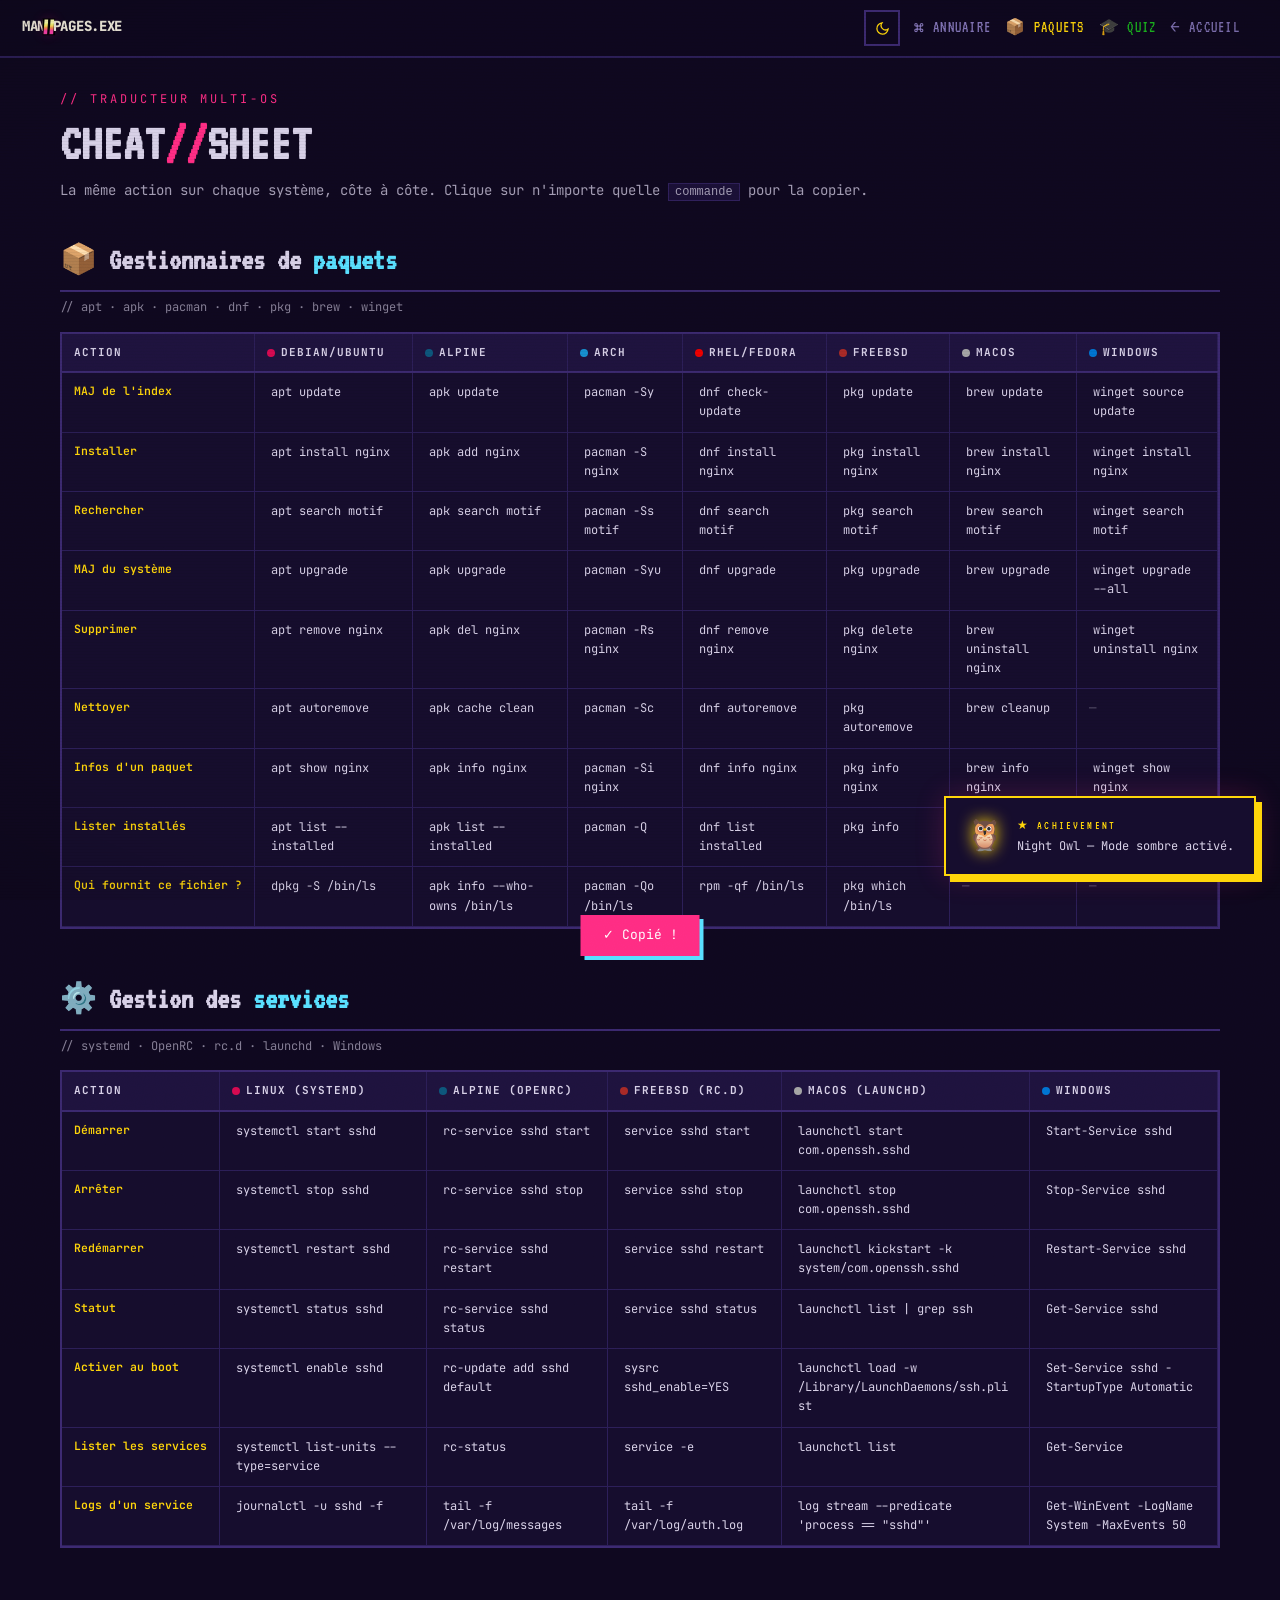
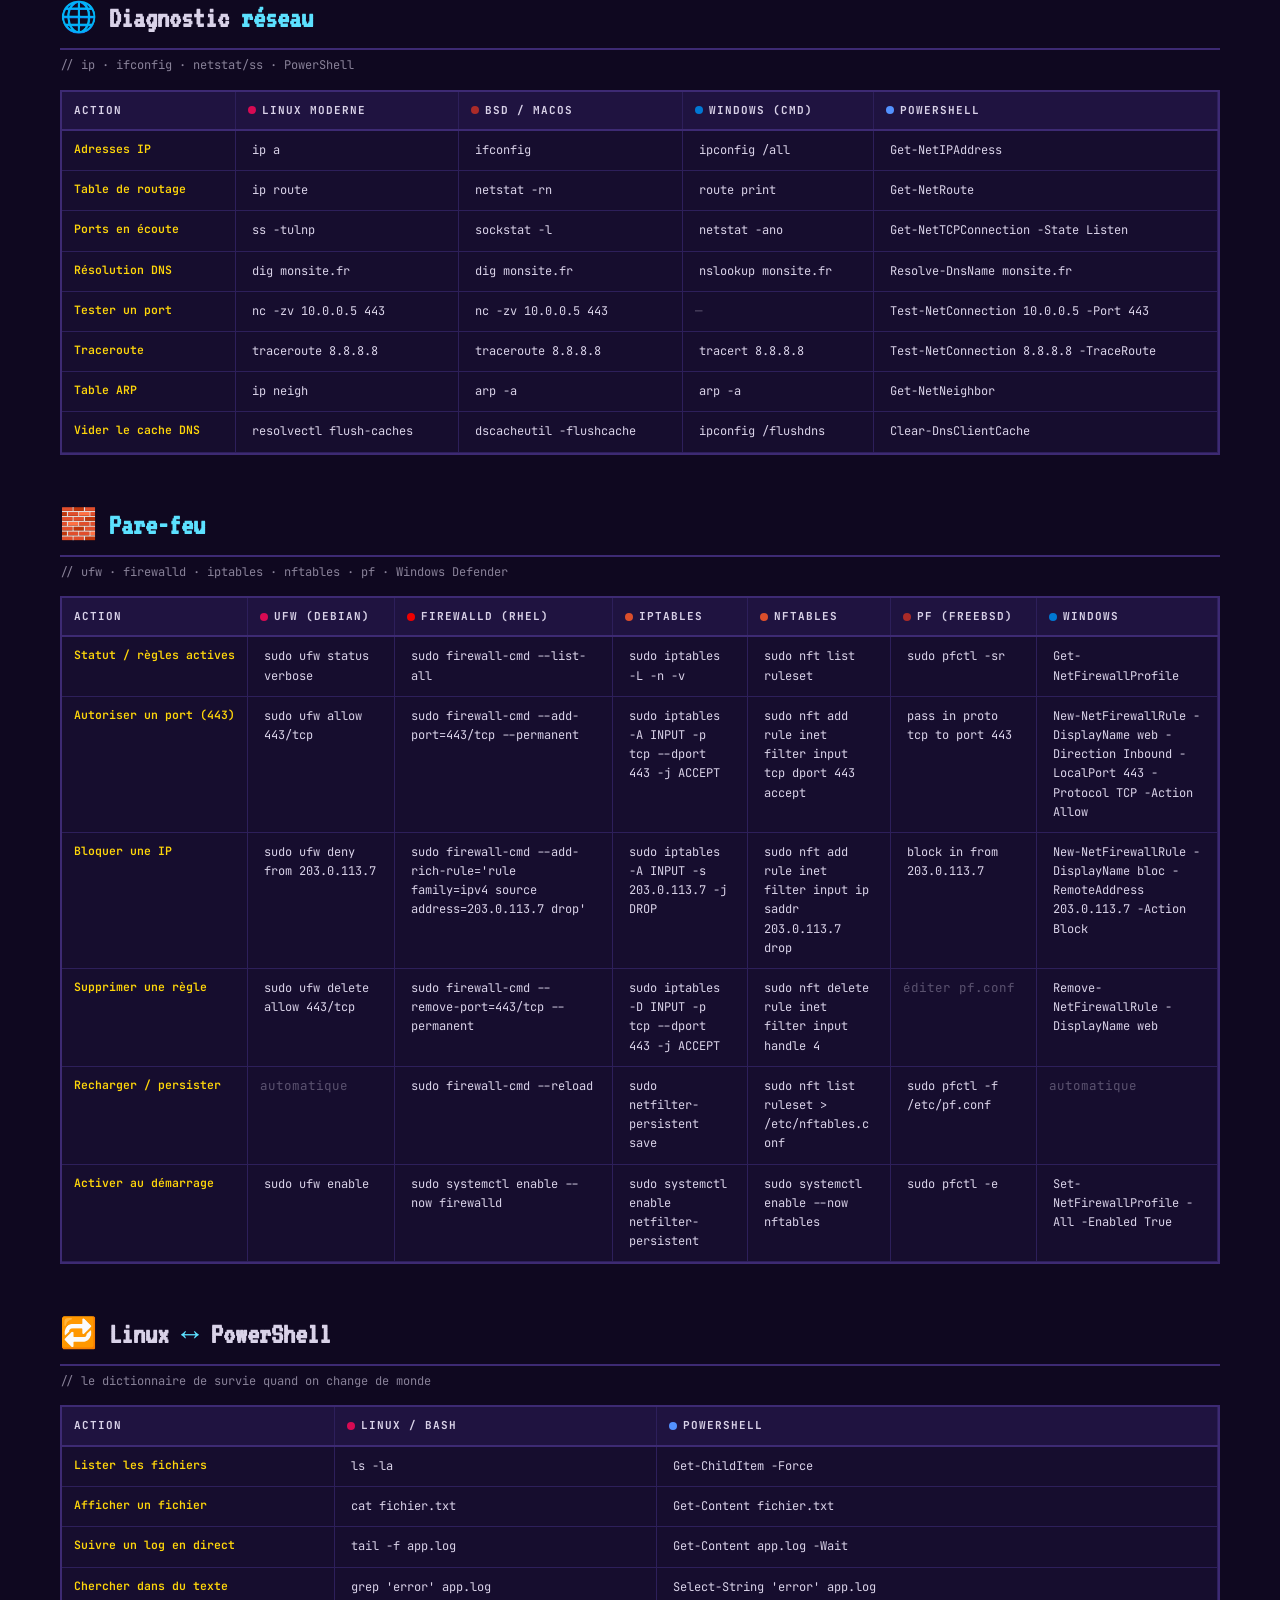
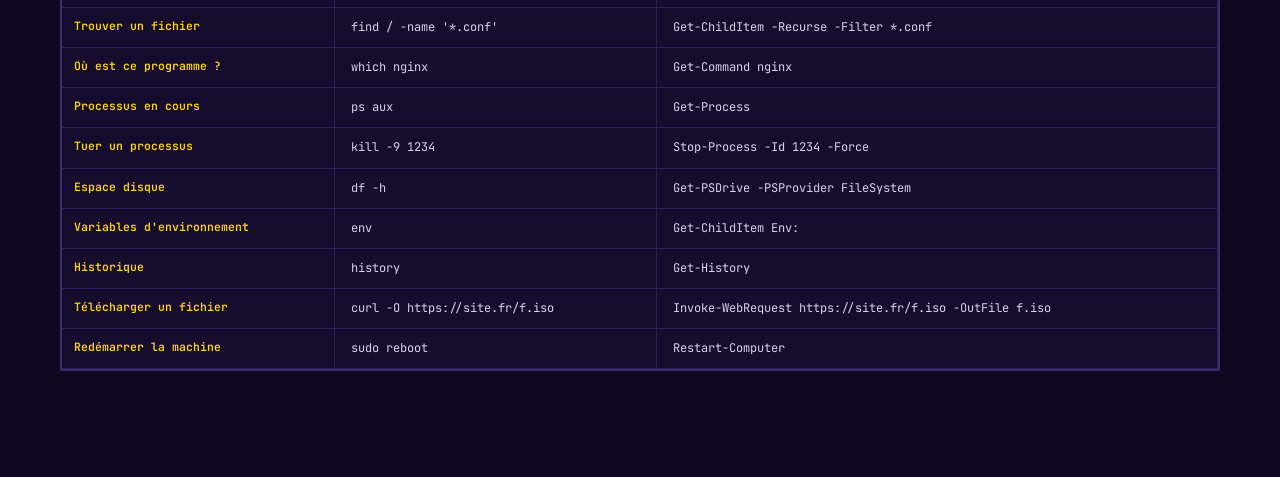
==== cheatsheet.html @ 94242e3c "Premier commit : MANPAGES.EXE v2.0.0 PWA annuaire de commandes multi-OS : 872 commandes sur 32 domai" ====
<!DOCTYPE html>
<html lang="fr" data-theme="dark">
<head>
  <meta charset="UTF-8"/>
  <meta name="viewport" content="width=device-width, initial-scale=1.0"/>
  <title>MANPAGES.EXE — Cheatsheet</title>
  <link rel="preconnect" href="https://fonts.googleapis.com"/>
  <link rel="preconnect" href="https://fonts.gstatic.com" crossorigin/>
  <link href="https://fonts.googleapis.com/css2?family=JetBrains+Mono:wght@400;600;700;800&family=VT323&family=Honk&family=Noto+Sans+JP:wght@500;700&family=Inter:wght@400;500;600&display=swap" rel="stylesheet"/>
  <link rel="stylesheet" href="commands.css"/>
  <link rel="manifest" href="manifest.json"/>
  <link rel="icon" href="icons/favicon-32.png"/>
  <link rel="apple-touch-icon" href="icons/apple-touch-icon.png"/>
  <meta name="theme-color" content="#0f0820"/>
  <style>
    .cs-wrap {
      max-width: 1200px;
      margin: 0 auto;
      padding: 90px 20px 60px;
    }
    .cs-eye {
      font-family: 'JetBrains Mono', monospace;
      color: var(--accent);
      font-size: 12px;
      letter-spacing: 3px;
      margin-bottom: 8px;
    }
    .cs-title {
      font-family: 'VT323', monospace;
      font-size: clamp(34px, 6vw, 52px);
      line-height: 1;
      margin: 0 0 10px;
      color: var(--text);
    }
    .cs-title span { color: var(--accent); }
    .cs-sub { color: var(--text); opacity: 0.75; margin-bottom: 34px; font-size: 14px; }
    .cs-sub code {
      background: var(--bg3);
      border: 1px solid var(--border2);
      padding: 1px 6px;
      font-size: 12px;
    }

    .cs-section { margin-bottom: 46px; }
    .cs-h {
      font-family: 'VT323', monospace;
      font-size: 30px;
      color: var(--text);
      margin: 0 0 4px;
      border-bottom: 2px solid var(--border2);
      padding-bottom: 6px;
    }
    .cs-h span { color: var(--accent-2); }
    .cs-note {
      font-size: 12px;
      color: var(--text);
      opacity: 0.6;
      margin: 6px 0 14px;
      font-family: 'JetBrains Mono', monospace;
    }

    .cs-scroll { overflow-x: auto; border: 2px solid var(--border2); }
    table.cs {
      border-collapse: collapse;
      width: 100%;
      min-width: 900px;
      background: var(--bg2);
      font-size: 12.5px;
    }
    table.cs th {
      font-family: 'JetBrains Mono', monospace;
      font-size: 11px;
      letter-spacing: 1px;
      text-transform: uppercase;
      padding: 10px 12px;
      text-align: left;
      background: var(--bg3);
      border-bottom: 2px solid var(--border2);
      border-right: 1px solid var(--border);
      white-space: nowrap;
      position: sticky;
      top: 0;
    }
    table.cs th .dot {
      display: inline-block;
      width: 8px; height: 8px;
      border-radius: 50%;
      margin-right: 6px;
      vertical-align: middle;
    }
    table.cs td {
      padding: 9px 12px;
      border-bottom: 1px solid var(--border);
      border-right: 1px solid var(--border);
      vertical-align: top;
      color: var(--text);
    }
    table.cs tr:hover td { background: color-mix(in srgb, var(--bg3) 60%, transparent); }
    table.cs td.action {
      font-weight: 600;
      white-space: nowrap;
      color: var(--accent-3);
      font-family: 'JetBrains Mono', monospace;
      font-size: 11.5px;
    }
    table.cs code {
      font-family: 'JetBrains Mono', monospace;
      font-size: 12px;
      cursor: copy;
      display: inline-block;
      padding: 1px 4px;
      border-radius: 2px;
      transition: background 0.15s;
      word-break: break-word;
    }
    table.cs code:hover { background: var(--accent-glow); color: var(--accent); }
    table.cs code.flash { background: #2ecc71; color: #08210f; }
    table.cs .na { opacity: 0.35; }

    .cs-toast {
      position: fixed;
      bottom: 24px; left: 50%;
      transform: translateX(-50%) translateY(80px);
      background: var(--accent);
      color: #fff;
      font-family: 'JetBrains Mono', monospace;
      font-size: 13px;
      padding: 10px 22px;
      box-shadow: 4px 4px 0 var(--accent-2);
      transition: transform 0.25s;
      z-index: 200;
    }
    .cs-toast.show { transform: translateX(-50%) translateY(0); }

    @media (max-width: 640px) { .cs-wrap { padding-top: 80px; } }
  </style>
</head>
<body>

  <nav class="nav">
    <a href="index.html" class="nav-logo">MAN<span>//</span>PAGES.EXE</a>
    <div class="nav-right" style="margin-left:auto">
      <button class="theme-toggle" id="themeToggle" title="Changer le thème">
        <svg class="icon-moon" viewBox="0 0 24 24" fill="none" stroke="currentColor" stroke-width="2"><path d="M21 12.79A9 9 0 1111.21 3 7 7 0 0021 12.79z"/></svg>
        <svg class="icon-sun" viewBox="0 0 24 24" fill="none" stroke="currentColor" stroke-width="2"><circle cx="12" cy="12" r="5"/><line x1="12" y1="1" x2="12" y2="3"/><line x1="12" y1="21" x2="12" y2="23"/><line x1="4.22" y1="4.22" x2="5.64" y2="5.64"/><line x1="18.36" y1="18.36" x2="19.78" y2="19.78"/><line x1="1" y1="12" x2="3" y2="12"/><line x1="21" y1="12" x2="23" y2="12"/><line x1="4.22" y1="19.78" x2="5.64" y2="18.36"/><line x1="18.36" y1="5.64" x2="19.78" y2="4.22"/></svg>
      </button>
      <a href="commands.html" class="nav-back">⌘ Annuaire</a>
      <a href="packages.html" class="nav-back" style="border-color:var(--accent-3);color:var(--accent-3)">📦 Paquets</a>
      <a href="quiz.html" class="nav-back" style="border-color:#1BB91F;color:#1BB91F">🎓 Quiz</a>
      <a href="index.html" class="nav-back">← Accueil</a>
    </div>
  </nav>

  <div class="cs-wrap">
    <div class="cs-eye">// TRADUCTEUR MULTI-OS</div>
    <h1 class="cs-title">CHEAT<span>//</span>SHEET</h1>
    <p class="cs-sub">La même action sur chaque système, côte à côte. Clique sur n'importe quelle <code>commande</code> pour la copier.</p>

    <!-- ═══ PAQUETS ═══ -->
    <section class="cs-section">
      <h2 class="cs-h">📦 Gestionnaires de <span>paquets</span></h2>
      <p class="cs-note">// apt · apk · pacman · dnf · pkg · brew · winget</p>
      <div class="cs-scroll">
        <table class="cs">
          <thead>
            <tr>
              <th>Action</th>
              <th><span class="dot" style="background:#D70A53"></span>Debian/Ubuntu</th>
              <th><span class="dot" style="background:#0D597F"></span>Alpine</th>
              <th><span class="dot" style="background:#1793D1"></span>Arch</th>
              <th><span class="dot" style="background:#EE0000"></span>RHEL/Fedora</th>
              <th><span class="dot" style="background:#AB2B28"></span>FreeBSD</th>
              <th><span class="dot" style="background:#A8A8A8"></span>macOS</th>
              <th><span class="dot" style="background:#0078D4"></span>Windows</th>
            </tr>
          </thead>
          <tbody>
            <tr>
              <td class="action">MAJ de l'index</td>
              <td><code>apt update</code></td>
              <td><code>apk update</code></td>
              <td><code>pacman -Sy</code></td>
              <td><code>dnf check-update</code></td>
              <td><code>pkg update</code></td>
              <td><code>brew update</code></td>
              <td><code>winget source update</code></td>
            </tr>
            <tr>
              <td class="action">Installer</td>
              <td><code>apt install nginx</code></td>
              <td><code>apk add nginx</code></td>
              <td><code>pacman -S nginx</code></td>
              <td><code>dnf install nginx</code></td>
              <td><code>pkg install nginx</code></td>
              <td><code>brew install nginx</code></td>
              <td><code>winget install nginx</code></td>
            </tr>
            <tr>
              <td class="action">Rechercher</td>
              <td><code>apt search motif</code></td>
              <td><code>apk search motif</code></td>
              <td><code>pacman -Ss motif</code></td>
              <td><code>dnf search motif</code></td>
              <td><code>pkg search motif</code></td>
              <td><code>brew search motif</code></td>
              <td><code>winget search motif</code></td>
            </tr>
            <tr>
              <td class="action">MAJ du système</td>
              <td><code>apt upgrade</code></td>
              <td><code>apk upgrade</code></td>
              <td><code>pacman -Syu</code></td>
              <td><code>dnf upgrade</code></td>
              <td><code>pkg upgrade</code></td>
              <td><code>brew upgrade</code></td>
              <td><code>winget upgrade --all</code></td>
            </tr>
            <tr>
              <td class="action">Supprimer</td>
              <td><code>apt remove nginx</code></td>
              <td><code>apk del nginx</code></td>
              <td><code>pacman -Rs nginx</code></td>
              <td><code>dnf remove nginx</code></td>
              <td><code>pkg delete nginx</code></td>
              <td><code>brew uninstall nginx</code></td>
              <td><code>winget uninstall nginx</code></td>
            </tr>
            <tr>
              <td class="action">Nettoyer</td>
              <td><code>apt autoremove</code></td>
              <td><code>apk cache clean</code></td>
              <td><code>pacman -Sc</code></td>
              <td><code>dnf autoremove</code></td>
              <td><code>pkg autoremove</code></td>
              <td><code>brew cleanup</code></td>
              <td class="na">—</td>
            </tr>
            <tr>
              <td class="action">Infos d'un paquet</td>
              <td><code>apt show nginx</code></td>
              <td><code>apk info nginx</code></td>
              <td><code>pacman -Si nginx</code></td>
              <td><code>dnf info nginx</code></td>
              <td><code>pkg info nginx</code></td>
              <td><code>brew info nginx</code></td>
              <td><code>winget show nginx</code></td>
            </tr>
            <tr>
              <td class="action">Lister installés</td>
              <td><code>apt list --installed</code></td>
              <td><code>apk list --installed</code></td>
              <td><code>pacman -Q</code></td>
              <td><code>dnf list installed</code></td>
              <td><code>pkg info</code></td>
              <td><code>brew list</code></td>
              <td><code>winget list</code></td>
            </tr>
            <tr>
              <td class="action">Qui fournit ce fichier ?</td>
              <td><code>dpkg -S /bin/ls</code></td>
              <td><code>apk info --who-owns /bin/ls</code></td>
              <td><code>pacman -Qo /bin/ls</code></td>
              <td><code>rpm -qf /bin/ls</code></td>
              <td><code>pkg which /bin/ls</code></td>
              <td class="na">—</td>
              <td class="na">—</td>
            </tr>
          </tbody>
        </table>
      </div>
    </section>

    <!-- ═══ SERVICES ═══ -->
    <section class="cs-section">
      <h2 class="cs-h">⚙️ Gestion des <span>services</span></h2>
      <p class="cs-note">// systemd · OpenRC · rc.d · launchd · Windows</p>
      <div class="cs-scroll">
        <table class="cs">
          <thead>
            <tr>
              <th>Action</th>
              <th><span class="dot" style="background:#D70A53"></span>Linux (systemd)</th>
              <th><span class="dot" style="background:#0D597F"></span>Alpine (OpenRC)</th>
              <th><span class="dot" style="background:#AB2B28"></span>FreeBSD (rc.d)</th>
              <th><span class="dot" style="background:#A8A8A8"></span>macOS (launchd)</th>
              <th><span class="dot" style="background:#0078D4"></span>Windows</th>
            </tr>
          </thead>
          <tbody>
            <tr>
              <td class="action">Démarrer</td>
              <td><code>systemctl start sshd</code></td>
              <td><code>rc-service sshd start</code></td>
              <td><code>service sshd start</code></td>
              <td><code>launchctl start com.openssh.sshd</code></td>
              <td><code>Start-Service sshd</code></td>
            </tr>
            <tr>
              <td class="action">Arrêter</td>
              <td><code>systemctl stop sshd</code></td>
              <td><code>rc-service sshd stop</code></td>
              <td><code>service sshd stop</code></td>
              <td><code>launchctl stop com.openssh.sshd</code></td>
              <td><code>Stop-Service sshd</code></td>
            </tr>
            <tr>
              <td class="action">Redémarrer</td>
              <td><code>systemctl restart sshd</code></td>
              <td><code>rc-service sshd restart</code></td>
              <td><code>service sshd restart</code></td>
              <td><code>launchctl kickstart -k system/com.openssh.sshd</code></td>
              <td><code>Restart-Service sshd</code></td>
            </tr>
            <tr>
              <td class="action">Statut</td>
              <td><code>systemctl status sshd</code></td>
              <td><code>rc-service sshd status</code></td>
              <td><code>service sshd status</code></td>
              <td><code>launchctl list | grep ssh</code></td>
              <td><code>Get-Service sshd</code></td>
            </tr>
            <tr>
              <td class="action">Activer au boot</td>
              <td><code>systemctl enable sshd</code></td>
              <td><code>rc-update add sshd default</code></td>
              <td><code>sysrc sshd_enable=YES</code></td>
              <td><code>launchctl load -w /Library/LaunchDaemons/ssh.plist</code></td>
              <td><code>Set-Service sshd -StartupType Automatic</code></td>
            </tr>
            <tr>
              <td class="action">Lister les services</td>
              <td><code>systemctl list-units --type=service</code></td>
              <td><code>rc-status</code></td>
              <td><code>service -e</code></td>
              <td><code>launchctl list</code></td>
              <td><code>Get-Service</code></td>
            </tr>
            <tr>
              <td class="action">Logs d'un service</td>
              <td><code>journalctl -u sshd -f</code></td>
              <td><code>tail -f /var/log/messages</code></td>
              <td><code>tail -f /var/log/auth.log</code></td>
              <td><code>log stream --predicate 'process == "sshd"'</code></td>
              <td><code>Get-WinEvent -LogName System -MaxEvents 50</code></td>
            </tr>
          </tbody>
        </table>
      </div>
    </section>

    <!-- ═══ RÉSEAU ═══ -->
    <section class="cs-section">
      <h2 class="cs-h">🌐 Diagnostic <span>réseau</span></h2>
      <p class="cs-note">// ip · ifconfig · netstat/ss · PowerShell</p>
      <div class="cs-scroll">
        <table class="cs">
          <thead>
            <tr>
              <th>Action</th>
              <th><span class="dot" style="background:#D70A53"></span>Linux moderne</th>
              <th><span class="dot" style="background:#AB2B28"></span>BSD / macOS</th>
              <th><span class="dot" style="background:#0078D4"></span>Windows (cmd)</th>
              <th><span class="dot" style="background:#5391FE"></span>PowerShell</th>
            </tr>
          </thead>
          <tbody>
            <tr>
              <td class="action">Adresses IP</td>
              <td><code>ip a</code></td>
              <td><code>ifconfig</code></td>
              <td><code>ipconfig /all</code></td>
              <td><code>Get-NetIPAddress</code></td>
            </tr>
            <tr>
              <td class="action">Table de routage</td>
              <td><code>ip route</code></td>
              <td><code>netstat -rn</code></td>
              <td><code>route print</code></td>
              <td><code>Get-NetRoute</code></td>
            </tr>
            <tr>
              <td class="action">Ports en écoute</td>
              <td><code>ss -tulnp</code></td>
              <td><code>sockstat -l</code></td>
              <td><code>netstat -ano</code></td>
              <td><code>Get-NetTCPConnection -State Listen</code></td>
            </tr>
            <tr>
              <td class="action">Résolution DNS</td>
              <td><code>dig monsite.fr</code></td>
              <td><code>dig monsite.fr</code></td>
              <td><code>nslookup monsite.fr</code></td>
              <td><code>Resolve-DnsName monsite.fr</code></td>
            </tr>
            <tr>
              <td class="action">Tester un port</td>
              <td><code>nc -zv 10.0.0.5 443</code></td>
              <td><code>nc -zv 10.0.0.5 443</code></td>
              <td class="na">—</td>
              <td><code>Test-NetConnection 10.0.0.5 -Port 443</code></td>
            </tr>
            <tr>
              <td class="action">Traceroute</td>
              <td><code>traceroute 8.8.8.8</code></td>
              <td><code>traceroute 8.8.8.8</code></td>
              <td><code>tracert 8.8.8.8</code></td>
              <td><code>Test-NetConnection 8.8.8.8 -TraceRoute</code></td>
            </tr>
            <tr>
              <td class="action">Table ARP</td>
              <td><code>ip neigh</code></td>
              <td><code>arp -a</code></td>
              <td><code>arp -a</code></td>
              <td><code>Get-NetNeighbor</code></td>
            </tr>
            <tr>
              <td class="action">Vider le cache DNS</td>
              <td><code>resolvectl flush-caches</code></td>
              <td><code>dscacheutil -flushcache</code></td>
              <td><code>ipconfig /flushdns</code></td>
              <td><code>Clear-DnsClientCache</code></td>
            </tr>
          </tbody>
        </table>
      </div>
    </section>

    <!-- ═══ PARE-FEU ═══ -->
    <section class="cs-section">
      <h2 class="cs-h">🧱 <span>Pare-feu</span></h2>
      <p class="cs-note">// ufw · firewalld · iptables · nftables · pf · Windows Defender</p>
      <div class="cs-scroll">
        <table class="cs">
          <thead>
            <tr>
              <th>Action</th>
              <th><span class="dot" style="background:#D70A53"></span>ufw (Debian)</th>
              <th><span class="dot" style="background:#EE0000"></span>firewalld (RHEL)</th>
              <th><span class="dot" style="background:#DA4E2B"></span>iptables</th>
              <th><span class="dot" style="background:#DA4E2B"></span>nftables</th>
              <th><span class="dot" style="background:#AB2B28"></span>pf (FreeBSD)</th>
              <th><span class="dot" style="background:#0078D4"></span>Windows</th>
            </tr>
          </thead>
          <tbody>
            <tr>
              <td class="action">Statut / règles actives</td>
              <td><code>sudo ufw status verbose</code></td>
              <td><code>sudo firewall-cmd --list-all</code></td>
              <td><code>sudo iptables -L -n -v</code></td>
              <td><code>sudo nft list ruleset</code></td>
              <td><code>sudo pfctl -sr</code></td>
              <td><code>Get-NetFirewallProfile</code></td>
            </tr>
            <tr>
              <td class="action">Autoriser un port (443)</td>
              <td><code>sudo ufw allow 443/tcp</code></td>
              <td><code>sudo firewall-cmd --add-port=443/tcp --permanent</code></td>
              <td><code>sudo iptables -A INPUT -p tcp --dport 443 -j ACCEPT</code></td>
              <td><code>sudo nft add rule inet filter input tcp dport 443 accept</code></td>
              <td><code>pass in proto tcp to port 443</code></td>
              <td><code>New-NetFirewallRule -DisplayName web -Direction Inbound -LocalPort 443 -Protocol TCP -Action Allow</code></td>
            </tr>
            <tr>
              <td class="action">Bloquer une IP</td>
              <td><code>sudo ufw deny from 203.0.113.7</code></td>
              <td><code>sudo firewall-cmd --add-rich-rule='rule family=ipv4 source address=203.0.113.7 drop'</code></td>
              <td><code>sudo iptables -A INPUT -s 203.0.113.7 -j DROP</code></td>
              <td><code>sudo nft add rule inet filter input ip saddr 203.0.113.7 drop</code></td>
              <td><code>block in from 203.0.113.7</code></td>
              <td><code>New-NetFirewallRule -DisplayName bloc -RemoteAddress 203.0.113.7 -Action Block</code></td>
            </tr>
            <tr>
              <td class="action">Supprimer une règle</td>
              <td><code>sudo ufw delete allow 443/tcp</code></td>
              <td><code>sudo firewall-cmd --remove-port=443/tcp --permanent</code></td>
              <td><code>sudo iptables -D INPUT -p tcp --dport 443 -j ACCEPT</code></td>
              <td><code>sudo nft delete rule inet filter input handle 4</code></td>
              <td class="na">éditer pf.conf</td>
              <td><code>Remove-NetFirewallRule -DisplayName web</code></td>
            </tr>
            <tr>
              <td class="action">Recharger / persister</td>
              <td class="na">automatique</td>
              <td><code>sudo firewall-cmd --reload</code></td>
              <td><code>sudo netfilter-persistent save</code></td>
              <td><code>sudo nft list ruleset &gt; /etc/nftables.conf</code></td>
              <td><code>sudo pfctl -f /etc/pf.conf</code></td>
              <td class="na">automatique</td>
            </tr>
            <tr>
              <td class="action">Activer au démarrage</td>
              <td><code>sudo ufw enable</code></td>
              <td><code>sudo systemctl enable --now firewalld</code></td>
              <td><code>sudo systemctl enable netfilter-persistent</code></td>
              <td><code>sudo systemctl enable --now nftables</code></td>
              <td><code>sudo pfctl -e</code></td>
              <td><code>Set-NetFirewallProfile -All -Enabled True</code></td>
            </tr>
          </tbody>
        </table>
      </div>
    </section>

    <!-- ═══ LINUX ↔ WINDOWS ═══ -->
    <section class="cs-section">
      <h2 class="cs-h">🔁 Linux <span>↔</span> PowerShell</h2>
      <p class="cs-note">// le dictionnaire de survie quand on change de monde</p>
      <div class="cs-scroll">
        <table class="cs" style="min-width:680px">
          <thead>
            <tr>
              <th>Action</th>
              <th><span class="dot" style="background:#D70A53"></span>Linux / bash</th>
              <th><span class="dot" style="background:#5391FE"></span>PowerShell</th>
            </tr>
          </thead>
          <tbody>
            <tr><td class="action">Lister les fichiers</td><td><code>ls -la</code></td><td><code>Get-ChildItem -Force</code></td></tr>
            <tr><td class="action">Afficher un fichier</td><td><code>cat fichier.txt</code></td><td><code>Get-Content fichier.txt</code></td></tr>
            <tr><td class="action">Suivre un log en direct</td><td><code>tail -f app.log</code></td><td><code>Get-Content app.log -Wait</code></td></tr>
            <tr><td class="action">Chercher dans du texte</td><td><code>grep 'error' app.log</code></td><td><code>Select-String 'error' app.log</code></td></tr>
            <tr><td class="action">Trouver un fichier</td><td><code>find / -name '*.conf'</code></td><td><code>Get-ChildItem -Recurse -Filter *.conf</code></td></tr>
            <tr><td class="action">Où est ce programme ?</td><td><code>which nginx</code></td><td><code>Get-Command nginx</code></td></tr>
            <tr><td class="action">Processus en cours</td><td><code>ps aux</code></td><td><code>Get-Process</code></td></tr>
            <tr><td class="action">Tuer un processus</td><td><code>kill -9 1234</code></td><td><code>Stop-Process -Id 1234 -Force</code></td></tr>
            <tr><td class="action">Espace disque</td><td><code>df -h</code></td><td><code>Get-PSDrive -PSProvider FileSystem</code></td></tr>
            <tr><td class="action">Variables d'environnement</td><td><code>env</code></td><td><code>Get-ChildItem Env:</code></td></tr>
            <tr><td class="action">Historique</td><td><code>history</code></td><td><code>Get-History</code></td></tr>
            <tr><td class="action">Télécharger un fichier</td><td><code>curl -O https://site.fr/f.iso</code></td><td><code>Invoke-WebRequest https://site.fr/f.iso -OutFile f.iso</code></td></tr>
            <tr><td class="action">Redémarrer la machine</td><td><code>sudo reboot</code></td><td><code>Restart-Computer</code></td></tr>
          </tbody>
        </table>
      </div>
    </section>

  </div>

  <div class="cs-toast" id="csToast">✓ Copié !</div>

  <script>
    // Copie au clic sur n'importe quelle commande du tableau
    (function() {
      var toast = document.getElementById('csToast');
      var timer = null;
      document.addEventListener('click', function(e) {
        var code = e.target.closest('table.cs code');
        if (!code) return;
        navigator.clipboard.writeText(code.textContent).then(function() {
          code.classList.add('flash');
          toast.textContent = '✓ Copié : ' + code.textContent;
          toast.classList.add('show');
          clearTimeout(timer);
          timer = setTimeout(function() {
            toast.classList.remove('show');
            code.classList.remove('flash');
          }, 1500);
        });
      });

      // Thème
      var html = document.documentElement;
      var btn = document.getElementById('themeToggle');
      var saved = localStorage.getItem('mpx-theme');
      if (saved) html.setAttribute('data-theme', saved);
      if (btn) {
        btn.addEventListener('click', function() {
          var current = html.getAttribute('data-theme') || 'dark';
          var next = current === 'dark' ? 'light' : 'dark';
          html.setAttribute('data-theme', next);
          localStorage.setItem('mpx-theme', next);
        });
      }

      if ('serviceWorker' in navigator) {
        window.addEventListener('load', function() {
          navigator.serviceWorker.register('sw.js').catch(function() {});
        });
      }
    })();
  </script>
  <script src="arcade-fun.js"></script>
</body>
</html>
---- commands.css ----
/* ════════════════════════════════════════════════════════════════
   MANPAGES.EXE — commands.css (annuaire)
   THEME: After Dark Arcade (dark)  ·  Shōnen Paper (light)
   ════════════════════════════════════════════════════════════════ */

:root,
[data-theme="dark"] {
  --bg:        #0f0820;
  --bg2:       #160d2e;
  --bg3:       #1f1340;
  --border:    #2d1f5a;
  --border2:   #3d2a73;

  --accent:    #ff2e88;
  --accent-2:  #5ce1ff;
  --accent-3:  #ffd60a;
  --accent-dim:#a01e5a;
  --accent-glow: rgba(255,46,136,0.2);

  --ink:       #f5f0e1;
  --text:      #d9d2e8;
  --muted:     #8576b8;

  --mono:      'JetBrains Mono', ui-monospace, monospace;
  --pixel:     'VT323', 'JetBrains Mono', monospace;
  --display:   'Honk', 'Rubik Mono One', 'JetBrains Mono', monospace;
  --jp:        'Noto Sans JP', sans-serif;

  --nav-h:    58px;
  --sidebar:  240px;

  --shadow-hard: 4px 4px 0 #000;
}

[data-theme="light"] {
  --bg:        #f5f1e6;
  --bg2:       #ecdfc8;
  --bg3:       #fffaf0;
  --border:    #1a1a24;
  --border2:   #3a3a44;

  --accent:    #e63946;
  --accent-2:  #2a6df4;
  --accent-3:  #ffba08;
  --accent-dim:#a01927;
  --accent-glow: rgba(230,57,70,0.16);

  --ink:       #0e0e16;
  --text:      #1a1a24;
  --muted:     #5a5a6a;

  --shadow-hard: 4px 4px 0 #1a1a24;
}

*, *::before, *::after { box-sizing: border-box; margin: 0; padding: 0; }
html { scroll-behavior: smooth; }
body {
  background: var(--bg);
  color: var(--text);
  font-family: var(--mono);
  font-size: 14px;
  line-height: 1.6;
  min-height: 100vh;
  cursor: url("data:image/svg+xml;utf8,<svg xmlns='http://www.w3.org/2000/svg' width='20' height='20' viewBox='0 0 20 20'><polygon points='2,1 2,15 6,11 9,18 11,17 8,10 14,10' fill='%23ff2e88' stroke='%23000' stroke-width='1'/></svg>") 2 2, auto;
}
[data-theme="light"] body {
  cursor: url("data:image/svg+xml;utf8,<svg xmlns='http://www.w3.org/2000/svg' width='20' height='20' viewBox='0 0 20 20'><polygon points='2,1 2,15 6,11 9,18 11,17 8,10 14,10' fill='%23e63946' stroke='%23000' stroke-width='1.5'/></svg>") 2 2, auto;
}
::selection { background: var(--accent); color: #fff; }

/* CRT overlay + grain global */
body::before {
  content: '';
  position: fixed;
  inset: 0;
  pointer-events: none;
  z-index: 9998;
  background:
    radial-gradient(ellipse 110% 90% at 50% 50%, transparent 55%, rgba(0,0,0,0.4) 100%),
    repeating-linear-gradient(0deg, transparent 0, transparent 2px, rgba(0,0,0,0.06) 2px, rgba(0,0,0,0.06) 3px);
  mix-blend-mode: multiply;
  opacity: 0.7;
}
[data-theme="light"] body::before {
  background:
    radial-gradient(ellipse 100% 80% at 50% 50%, transparent 65%, rgba(26,26,36,0.1) 100%),
    radial-gradient(circle, rgba(26,26,36,0.07) 1px, transparent 1.5px);
  background-size: auto, 4px 4px;
  opacity: 0.5;
}
body::after {
  content: '';
  position: fixed;
  inset: -50%;
  pointer-events: none;
  z-index: 9997;
  background-image: url("data:image/svg+xml;utf8,<svg xmlns='http://www.w3.org/2000/svg' width='200' height='200'><filter id='n'><feTurbulence type='fractalNoise' baseFrequency='0.9' numOctaves='2'/><feColorMatrix values='0 0 0 0 0  0 0 0 0 0  0 0 0 0 0  0 0 0 0.35 0'/></filter><rect width='100%' height='100%' filter='url(%23n)'/></svg>");
  opacity: 0.14;
  mix-blend-mode: overlay;
}
[data-theme="light"] body::after { opacity: 0.28; mix-blend-mode: multiply; }

/* ── NAV ──────────────────────────────────────────── */
.nav {
  position: fixed;
  top: 0; left: 0; right: 0;
  z-index: 100;
  height: var(--nav-h);
  display: grid;
  grid-template-columns: var(--sidebar) 1fr auto;
  align-items: center;
  gap: 16px;
  padding: 0 24px 0 0;
  background: color-mix(in srgb, var(--bg) 92%, transparent);
  backdrop-filter: blur(14px);
  border-bottom: 2px solid var(--border);
}
.nav-logo {
  font-family: var(--mono);
  font-size: 14px;
  font-weight: 800;
  color: var(--ink);
  text-decoration: none;
  padding-left: 22px;
  letter-spacing: -0.02em;
  text-transform: uppercase;
}
.nav-logo span {
  color: var(--accent);
  font-family: var(--display);
  font-weight: 400;
  font-size: 1.5em;
  vertical-align: -0.08em;
  margin: 0 -2px;
  text-shadow: 0 0 12px var(--accent-glow);
}
[data-theme="light"] .nav-logo span { text-shadow: 2px 2px 0 var(--ink); }

.search-wrap {
  position: relative;
  display: flex;
  align-items: center;
}
.search-icon {
  position: absolute;
  left: 14px;
  width: 16px; height: 16px;
  color: var(--accent-2);
  pointer-events: none;
  flex-shrink: 0;
}
#searchInput {
  width: 100%;
  background: var(--bg3);
  border: 2px solid var(--border);
  padding: 9px 96px 9px 40px;
  color: var(--ink);
  font-family: var(--mono);
  font-size: 13px;
  font-weight: 600;
  outline: none;
  transition: border-color 0.15s, box-shadow 0.15s;
  border-radius: 0;
}
[data-theme="light"] #searchInput { background: var(--bg3); }
#searchInput::placeholder { color: var(--muted); font-weight: 400; }
#searchInput:focus {
  border-color: var(--accent);
  box-shadow: 4px 4px 0 var(--accent-2);
  transform: translate(-1px, -1px);
}
#resultCount {
  position: absolute;
  right: 14px;
  font-family: var(--pixel);
  font-size: 15px;
  color: var(--accent-3);
  letter-spacing: 0.06em;
}

.nav-back {
  font-family: var(--pixel);
  font-size: 16px;
  color: var(--muted);
  text-decoration: none;
  white-space: nowrap;
  transition: color 0.15s, text-shadow 0.15s;
  letter-spacing: 0.08em;
  text-transform: uppercase;
}
.nav-back:hover { color: var(--accent-2); text-shadow: 0 0 10px var(--accent-2); }
[data-theme="light"] .nav-back:hover { text-shadow: none; }

/* ── LAYOUT ───────────────────────────────────────── */
.layout {
  display: grid;
  grid-template-columns: var(--sidebar) 1fr;
  min-height: 100vh;
  padding-top: var(--nav-h);
}

/* ── SIDEBAR ──────────────────────────────────────── */
.sidebar {
  position: sticky;
  top: var(--nav-h);
  height: calc(100vh - var(--nav-h));
  overflow-y: auto;
  padding: 22px 0 40px;
  border-right: 2px solid var(--border);
  background: var(--bg2);
  scrollbar-width: thin;
  scrollbar-color: var(--accent-dim) transparent;
}
.sidebar::-webkit-scrollbar { width: 6px; }
.sidebar::-webkit-scrollbar-thumb { background: var(--accent-dim); }

.sidebar-section { padding: 0 14px 22px; margin-bottom: 4px; }
.sidebar-label {
  font-family: var(--pixel);
  font-size: 15px;
  color: var(--accent);
  letter-spacing: 0.22em;
  text-transform: uppercase;
  margin-bottom: 12px;
  padding-bottom: 8px;
  border-bottom: 2px solid var(--border);
  text-shadow: 0 0 8px var(--accent-glow);
}
[data-theme="light"] .sidebar-label { text-shadow: none; color: var(--accent); }

.os-list { display: flex; flex-direction: column; gap: 3px; }
.os-pill {
  display: flex;
  align-items: center;
  gap: 8px;
  padding: 8px 10px;
  background: transparent;
  border: 1px solid transparent;
  color: var(--text);
  font-family: var(--mono);
  font-size: 12px;
  font-weight: 600;
  cursor: pointer;
  text-align: left;
  width: 100%;
  border-radius: 0;
  transition: all 0.12s;
}
.os-pill:hover {
  background: var(--bg3);
  border-color: var(--border2);
  transform: translateX(2px);
}
.os-pill.active {
  background: var(--accent-glow);
  border-color: var(--accent);
  color: var(--accent);
  box-shadow: 3px 3px 0 var(--accent-2);
  transform: translateX(0);
}
[data-theme="light"] .os-pill.active { color: var(--accent); }

.os-icon-wrap {
  width: 22px; height: 22px;
  border-radius: 3px;
  display: flex;
  align-items: center;
  justify-content: center;
  flex-shrink: 0;
  opacity: 0.78;
  transition: opacity 0.15s, transform 0.15s;
}
.os-icon-wrap svg,
.os-icon-wrap img { width: 13px; height: 13px; }
.os-icon-wrap img { filter: brightness(0) invert(1); }
.os-pill:hover .os-icon-wrap,
.os-pill.active .os-icon-wrap { opacity: 1; transform: rotate(-5deg); }

.os-pill-name { flex: 1; }
.os-pill-count { font-family: var(--pixel); font-size: 14px; color: var(--muted); }
.os-pill.active .os-pill-count { color: var(--accent-3); }

.cat-list { display: flex; flex-direction: column; gap: 3px; }
.cat-pill {
  padding: 7px 10px;
  background: transparent;
  border: 1px solid transparent;
  color: var(--text);
  font-family: var(--mono);
  font-size: 11px;
  font-weight: 600;
  cursor: pointer;
  text-align: left;
  border-radius: 0;
  transition: all 0.12s;
}
.cat-pill:hover { background: var(--bg3); color: var(--accent-2); transform: translateX(2px); }
.cat-pill.active {
  color: var(--accent);
  border-color: var(--accent);
  background: var(--accent-glow);
  box-shadow: 3px 3px 0 var(--accent-2);
}

.sidebar-stat {
  padding: 18px 14px 0;
  border-top: 2px solid var(--border);
  margin: 8px 14px 0;
  display: flex;
  align-items: baseline;
  gap: 8px;
}
#sidebarCount {
  font-family: var(--display);
  font-size: 38px;
  font-weight: 400;
  color: var(--accent);
  line-height: 1;
  text-shadow: 0 0 18px var(--accent-glow);
}
[data-theme="light"] #sidebarCount { text-shadow: 2px 2px 0 var(--ink); }
.stat-label {
  font-family: var(--pixel);
  font-size: 14px;
  color: var(--muted);
  letter-spacing: 0.16em;
  text-transform: uppercase;
}

/* ── MAIN ─────────────────────────────────────────── */
.main { padding: 22px; min-width: 0; position: relative; }

/* ── GRID ─────────────────────────────────────────── */
.command-grid {
  display: grid;
  grid-template-columns: repeat(auto-fill, minmax(320px, 1fr));
  gap: 16px;
}

/* ── CARD ─────────────────────────────────────────── */
.cmd-card {
  background: var(--bg2);
  border: 2px solid var(--border);
  padding: 20px;
  display: flex;
  flex-direction: column;
  gap: 14px;
  position: relative;
  overflow: hidden;
  transition: all 0.2s;
  border-radius: 0;
}
[data-theme="light"] .cmd-card {
  background: var(--bg3);
  box-shadow: var(--shadow-hard);
}
/* Manga corner */
.cmd-card::before {
  content: '';
  position: absolute;
  top: 0; right: 0;
  width: 0; height: 0;
  border-style: solid;
  border-width: 0 22px 22px 0;
  border-color: transparent var(--bg) transparent transparent;
  z-index: 2;
}
[data-theme="light"] .cmd-card::before { border-color: transparent var(--bg2) transparent transparent; }

/* OS color top bar — always visible (subtle) */
.cmd-card::after {
  content: '';
  position: absolute;
  top: 0; left: 0; right: 0;
  height: 3px;
  background: var(--os-color, var(--accent));
  opacity: 0.4;
  transition: opacity 0.3s, box-shadow 0.3s;
}
.cmd-card:hover::after {
  opacity: 1;
  box-shadow: 0 0 16px var(--os-color, var(--accent));
}
.cmd-card:hover {
  border-color: var(--os-color, var(--accent));
  transform: translate(-3px, -3px);
  box-shadow: 6px 6px 0 var(--os-color, var(--accent));
}
[data-theme="light"] .cmd-card:hover {
  box-shadow: 7px 7px 0 var(--os-color, var(--accent));
}

/* Header */
.card-header {
  display: flex;
  align-items: flex-start;
  justify-content: space-between;
  gap: 8px;
}
.cmd-name {
  font-family: var(--mono);
  font-size: 17px;
  font-weight: 800;
  color: var(--ink);
  word-break: break-all;
  line-height: 1.2;
  letter-spacing: -0.01em;
}
.copy-btn {
  flex-shrink: 0;
  display: flex;
  align-items: center;
  gap: 5px;
  padding: 5px 11px;
  border: 2px solid var(--border);
  background: var(--bg);
  color: var(--accent-2);
  font-family: var(--pixel);
  font-size: 13px;
  letter-spacing: 0.08em;
  text-transform: uppercase;
  cursor: pointer;
  transition: all 0.12s;
  border-radius: 0;
  white-space: nowrap;
}
[data-theme="light"] .copy-btn { background: var(--bg2); }
.copy-btn svg { width: 11px; height: 11px; }
.copy-btn:hover {
  border-color: var(--accent);
  color: var(--accent);
  background: var(--accent-glow);
  transform: translate(-1px, -1px);
  box-shadow: 2px 2px 0 var(--accent);
}
.copy-btn.copied {
  border-color: var(--accent-3);
  color: var(--accent-3);
  background: var(--bg);
  box-shadow: 2px 2px 0 var(--accent-3);
}

/* Badges */
.card-badges { display: flex; gap: 6px; flex-wrap: wrap; }
.os-badge {
  font-family: var(--pixel);
  font-size: 12px;
  font-weight: 400;
  padding: 2px 9px;
  letter-spacing: 0.12em;
  text-transform: uppercase;
  border: 1px solid currentColor;
  border-radius: 0;
}
.cat-badge {
  font-family: var(--pixel);
  font-size: 12px;
  font-weight: 400;
  padding: 2px 9px;
  letter-spacing: 0.12em;
  color: var(--accent-3);
  border: 1px solid var(--accent-3);
  background: transparent;
  border-radius: 0;
  text-transform: uppercase;
}
[data-theme="light"] .cat-badge { color: var(--ink); border-color: var(--ink); background: var(--accent-3); }

/* Description */
.cmd-desc {
  font-family: var(--mono);
  font-size: 13px;
  color: var(--text);
  line-height: 1.55;
}

/* Syntax */
.syntax-block {
  background: rgba(0,0,0,0.35);
  border: 1px solid var(--border);
  border-left: 3px solid var(--os-color, var(--accent));
  padding: 10px 14px;
  display: flex;
  flex-direction: column;
  gap: 5px;
}
[data-theme="light"] .syntax-block {
  background: var(--ink);
  border-color: var(--ink);
  border-left: 3px solid var(--os-color, var(--accent));
}

.block-label {
  font-family: var(--pixel);
  font-size: 11px;
  color: var(--muted);
  letter-spacing: 0.22em;
  text-transform: uppercase;
}
[data-theme="light"] .syntax-block .block-label { color: #888; }

.cmd-syntax {
  font-family: var(--mono);
  font-size: 12px;
  font-weight: 600;
  color: var(--os-color, var(--accent));
  word-break: break-all;
}
[data-theme="light"] .syntax-block .cmd-syntax {
  color: var(--accent-3);
}

/* Examples */
.examples-block { display: flex; flex-direction: column; gap: 6px; }
.examples-list { display: flex; flex-direction: column; gap: 6px; }
.example-item {
  background: rgba(0,0,0,0.25);
  border: 1px solid var(--border);
  padding: 7px 12px;
  border-radius: 0;
  transition: border-color 0.15s;
}
[data-theme="light"] .example-item { background: rgba(26,26,36,0.05); border-color: rgba(26,26,36,0.2); }
.example-item:hover { border-color: var(--accent-2); }

.example-cmd {
  display: block;
  font-family: var(--mono);
  font-size: 11px;
  color: var(--ink);
  word-break: break-all;
  font-weight: 600;
}
.example-cmd::before { content: '$ '; color: var(--accent); }
.example-desc {
  display: block;
  font-family: var(--mono);
  font-size: 11px;
  color: var(--muted);
  margin-top: 2px;
}

/* Flags */
.cmd-flags { display: none; flex-direction: column; gap: 5px; }
.flags-list { list-style: none; display: flex; flex-direction: column; gap: 4px; }
.flags-list li {
  font-family: var(--mono);
  font-size: 10px;
  color: var(--muted);
  padding-left: 14px;
  position: relative;
}
.flags-list li::before {
  content: '▸';
  position: absolute;
  left: 0;
  color: var(--accent-2);
}

/* Empty */
.empty-state {
  display: none;
  flex-direction: column;
  align-items: center;
  justify-content: center;
  padding: 80px 20px;
  gap: 10px;
  text-align: center;
}
.empty-icon {
  font-family: var(--display);
  font-size: 64px;
  color: var(--accent);
  text-shadow: 0 0 24px var(--accent-glow);
  opacity: 0.6;
}
[data-theme="light"] .empty-icon { text-shadow: 4px 4px 0 var(--ink); }
.empty-state p {
  font-family: var(--pixel);
  font-size: 22px;
  color: var(--text);
  letter-spacing: 0.08em;
  text-transform: uppercase;
}
.empty-state small { font-family: var(--mono); font-size: 12px; color: var(--muted); }

/* ── THEME TOGGLE ─────────────────────────────────── */
.nav-right {
  display: flex;
  align-items: center;
  gap: 14px;
}
.theme-toggle {
  background: transparent;
  border: 2px solid var(--border2);
  color: var(--accent-3);
  width: 36px; height: 36px;
  display: flex;
  align-items: center;
  justify-content: center;
  cursor: pointer;
  border-radius: 0;
  transition: all 0.15s;
  flex-shrink: 0;
}
.theme-toggle:hover {
  border-color: var(--accent);
  color: var(--accent);
  transform: rotate(15deg);
}
.theme-toggle svg { width: 15px; height: 15px; }
.icon-sun { display: none; }
.icon-moon { display: block; }
[data-theme="light"] .icon-sun { display: block; }
[data-theme="light"] .icon-moon { display: none; }

/* ── ARCADE FUN UI (combo, xp, achievements) ─────── */
.combo-badge {
  position: fixed;
  top: 70px;
  right: 24px;
  z-index: 9999;
  font-family: var(--pixel);
  font-size: 18px;
  padding: 8px 16px;
  background: var(--bg2);
  border: 2px solid var(--accent);
  color: var(--accent);
  text-transform: uppercase;
  letter-spacing: 0.1em;
  box-shadow: 0 0 24px var(--accent-glow), 4px 4px 0 var(--bg);
  opacity: 0;
  transform: translateY(-12px) scale(0.9);
  transition: opacity 0.25s, transform 0.25s;
  pointer-events: none;
  text-shadow: 0 0 10px var(--accent);
}
[data-theme="light"] .combo-badge { text-shadow: none; box-shadow: 4px 4px 0 var(--ink); }
.combo-badge.show { opacity: 1; transform: translateY(0) scale(1); }
.combo-badge.bump { animation: comboBump 0.4s ease; }
@keyframes comboBump {
  0%, 100% { transform: translateY(0) scale(1); }
  40% { transform: translateY(-6px) scale(1.18) rotate(-3deg); }
}

.achievement-toast {
  position: fixed;
  bottom: 24px;
  right: 24px;
  z-index: 9999;
  font-family: var(--pixel);
  background: var(--bg2);
  border: 2px solid var(--accent-3);
  padding: 14px 20px;
  display: flex;
  align-items: center;
  gap: 14px;
  color: var(--ink);
  box-shadow: 6px 6px 0 var(--accent-3), 0 0 30px var(--accent-glow);
  opacity: 0;
  transform: translateX(420px);
  transition: all 0.45s cubic-bezier(.5,1.6,.4,1);
  max-width: 320px;
}
[data-theme="light"] .achievement-toast { box-shadow: 6px 6px 0 var(--ink); }
.achievement-toast.show { opacity: 1; transform: translateX(0); }
.achievement-toast .ach-icon {
  font-size: 30px;
  filter: drop-shadow(0 0 8px var(--accent-3));
}
.achievement-toast .ach-title {
  font-size: 12px;
  color: var(--accent-3);
  letter-spacing: 0.18em;
  text-transform: uppercase;
  margin-bottom: 2px;
}
[data-theme="light"] .achievement-toast .ach-title { color: var(--accent); }
.achievement-toast .ach-desc {
  font-family: var(--mono);
  font-size: 12px;
  color: var(--text);
}

.xp-pop {
  position: fixed;
  z-index: 9999;
  font-family: var(--pixel);
  font-size: 22px;
  color: var(--accent-3);
  text-shadow: 0 0 12px var(--accent-3), 2px 2px 0 var(--bg);
  pointer-events: none;
  animation: xpFloat 1s ease-out forwards;
}
@keyframes xpFloat {
  0%   { opacity: 0; transform: translateY(0) scale(0.8); }
  20%  { opacity: 1; }
  100% { opacity: 0; transform: translateY(-60px) scale(1.4); }
}

body.konami { animation: rainbowBg 8s linear infinite; }
@keyframes rainbowBg { 0% { filter: hue-rotate(0deg); } 100% { filter: hue-rotate(360deg); } }

/* ── RESPONSIVE ───────────────────────────────────── */
@media (max-width: 860px) {
  .layout { grid-template-columns: 1fr; }
  .sidebar { display: none; }
  .nav { grid-template-columns: auto 1fr auto; }
}
@media (max-width: 500px) {
  .main { padding: 10px; }
  .command-grid { grid-template-columns: 1fr; }
  .nav { padding: 0 10px; gap: 8px; }
  .nav-logo { padding-left: 10px; font-size: 11px; }
  .combo-badge { top: 64px; right: 10px; font-size: 14px; padding: 6px 10px; }
  .achievement-toast { right: 10px; bottom: 10px; max-width: calc(100vw - 20px); }
}
@media (prefers-reduced-motion: reduce) {
  .cmd-card, .cmd-card::after, .combo-badge, .achievement-toast, body.konami {
    transition: none !important; animation: none !important;
  }
}

/* ════════════════════════════════════════════════════════════════
   AJOUTS — favoris, lien direct, impression, raccourci clavier
   Bloc additif : ne modifie aucune règle existante ci-dessus.
   ════════════════════════════════════════════════════════════════ */

/* ── Actions de carte (favori / lien / copier) ──────────────── */
.card-actions {
  display: flex;
  align-items: center;
  gap: 6px;
  flex-shrink: 0;
}
.fav-btn, .link-btn {
  display: flex;
  align-items: center;
  justify-content: center;
  width: 30px;
  height: 30px;
  border: 2px solid var(--border);
  background: var(--bg);
  color: var(--muted);
  cursor: pointer;
  border-radius: 0;
  transition: all 0.12s;
  flex-shrink: 0;
}
[data-theme="light"] .fav-btn,
[data-theme="light"] .link-btn { background: var(--bg2); }
.fav-btn svg, .link-btn svg { width: 13px; height: 13px; }
.fav-btn:hover {
  border-color: var(--accent-3);
  color: var(--accent-3);
  transform: translate(-1px, -1px);
  box-shadow: 2px 2px 0 var(--accent-3);
}
.fav-btn.favorited {
  border-color: var(--accent-3);
  color: var(--accent-3);
  background: var(--accent-3);
  background: color-mix(in srgb, var(--accent-3) 18%, var(--bg));
}
.fav-btn.favorited svg { fill: var(--accent-3); }
.link-btn:hover {
  border-color: var(--accent-2);
  color: var(--accent-2);
  transform: translate(-1px, -1px);
  box-shadow: 2px 2px 0 var(--accent-2);
}
.link-btn.copied {
  border-color: var(--accent-2);
  color: var(--accent-2);
  background: var(--accent-glow);
}

/* ── Carte mise en avant via lien direct (#cmd-xxx) ─────────── */
.cmd-card.highlight {
  border-color: var(--accent-3) !important;
  box-shadow: 0 0 0 3px var(--accent-3), var(--shadow-hard) !important;
  animation: highlightPulse 1.2s ease-in-out 2;
}
@keyframes highlightPulse {
  0%, 100% { transform: translate(0, 0); }
  50% { transform: translate(-2px, -2px); }
}

/* ── Bouton Favoris (nav) ────────────────────────────────────── */
.fav-toggle {
  display: flex;
  align-items: center;
  gap: 6px;
  background: transparent;
  border: 2px solid var(--border2);
  color: var(--accent-3);
  padding: 0 10px;
  height: 36px;
  cursor: pointer;
  border-radius: 0;
  transition: all 0.15s;
  flex-shrink: 0;
  font-family: var(--pixel);
  font-size: 14px;
}
.fav-toggle svg { width: 15px; height: 15px; flex-shrink: 0; }
.fav-toggle:hover {
  border-color: var(--accent-3);
  transform: translate(-1px, -1px);
  box-shadow: 2px 2px 0 var(--accent-3);
}
.fav-toggle.active {
  background: var(--accent-3);
  color: var(--bg);
  border-color: var(--accent-3);
}
.fav-toggle.active svg { fill: var(--bg); }
#favCount {
  font-family: var(--mono);
  font-size: 11px;
  font-weight: 700;
}

/* ── Bouton Imprimer (nav) ───────────────────────────────────── */
.print-btn {
  background: transparent;
  border: 2px solid var(--border2);
  color: var(--accent-2);
  width: 36px; height: 36px;
  display: flex;
  align-items: center;
  justify-content: center;
  cursor: pointer;
  border-radius: 0;
  transition: all 0.15s;
  flex-shrink: 0;
}
.print-btn svg { width: 15px; height: 15px; }
.print-btn:hover {
  border-color: var(--accent-2);
  transform: translate(-1px, -1px);
  box-shadow: 2px 2px 0 var(--accent-2);
}

/* ── Impression / export PDF ─────────────────────────────────── */
@media print {
  .nav, .sidebar, .print-btn, .fav-toggle, .theme-toggle,
  .fav-btn, .link-btn, .copy-btn, .empty-state,
  .combo-badge, .achievement-toast {
    display: none !important;
  }
  body {
    background: #fff !important;
    color: #000 !important;
    cursor: default !important;
  }
  body::before, body::after { display: none !important; }
  .layout { display: block !important; }
  .main { padding: 0 !important; }
  .command-grid {
    display: block !important;
  }
  .cmd-card {
    border: 1px solid #000 !important;
    box-shadow: none !important;
    page-break-inside: avoid;
    margin-bottom: 14px;
    padding: 12px !important;
    background: #fff !important;
  }
  .cmd-name, .cmd-desc, .cmd-syntax, .example-cmd, .example-desc,
  .os-badge, .cat-badge, .flags-list li, .block-label {
    color: #000 !important;
  }
  .os-badge, .cat-badge {
    border-color: #000 !important;
  }
}

/* ── Historique de recherche ─────────────────────────────────── */
.search-wrap { position: relative; }

.search-history {
  display: none;
  position: absolute;
  top: calc(100% + 6px);
  left: 0;
  right: 0;
  background: var(--bg2);
  border: 2px solid var(--border2);
  z-index: 200;
  box-shadow: 4px 4px 0 #000;
}
.search-history.show { display: block; }

.sh-header {
  display: flex;
  justify-content: space-between;
  align-items: center;
  padding: 6px 10px;
  border-bottom: 1px solid var(--border);
  font-family: var(--mono);
  font-size: 10px;
  color: var(--muted);
  text-transform: uppercase;
  letter-spacing: .08em;
}
.sh-clear {
  background: none;
  border: none;
  color: var(--accent);
  font-family: var(--mono);
  font-size: 10px;
  cursor: pointer;
  text-transform: uppercase;
  letter-spacing: .08em;
  padding: 0;
}
.sh-clear:hover { text-decoration: underline; }

.sh-item {
  display: flex;
  align-items: center;
  gap: 8px;
  padding: 8px 10px;
  cursor: pointer;
  border-bottom: 1px solid var(--border);
  transition: background 0.1s;
}
.sh-item:last-child { border-bottom: none; }
.sh-item:hover { background: var(--bg3); }
.sh-item svg { width: 13px; height: 13px; flex-shrink: 0; color: var(--muted); }
.sh-term {
  flex: 1;
  font-family: var(--mono);
  font-size: 12px;
  color: var(--text);
}
.sh-del {
  background: none;
  border: none;
  color: var(--muted);
  font-size: 16px;
  cursor: pointer;
  padding: 0 2px;
  line-height: 1;
  flex-shrink: 0;
}
.sh-del:hover { color: var(--accent); }

[data-theme="light"] .search-history { box-shadow: 4px 4px 0 var(--border); }

/* ── Burger menu mobile ──────────────────────────────────────── */
.burger-btn {
  display: none;
  align-items: center;
  justify-content: center;
  width: 36px;
  height: 36px;
  background: transparent;
  border: 2px solid var(--border2);
  color: var(--accent);
  cursor: pointer;
  flex-shrink: 0;
  transition: all 0.15s;
}
.burger-btn svg { width: 16px; height: 16px; }
.burger-btn:hover {
  border-color: var(--accent);
  transform: translate(-1px, -1px);
  box-shadow: 2px 2px 0 var(--accent);
}

.sidebar-overlay {
  display: none;
  position: fixed;
  inset: 0;
  background: rgba(0,0,0,0.6);
  z-index: 99;
  backdrop-filter: blur(2px);
}
.sidebar-overlay.show { display: block; }

@media (max-width: 860px) {
  .burger-btn { display: flex; }

  .sidebar {
    display: block !important;
    position: fixed;
    top: var(--nav-h);
    left: 0;
    bottom: 0;
    width: min(300px, 80vw);
    z-index: 100;
    transform: translateX(-110%);
    transition: transform 0.25s cubic-bezier(0.4,0,0.2,1);
    border-right: 2px solid var(--border2);
    overflow-y: auto;
  }
  .sidebar.open {
    transform: translateX(0);
    box-shadow: 6px 0 24px rgba(0,0,0,0.5);
  }
}
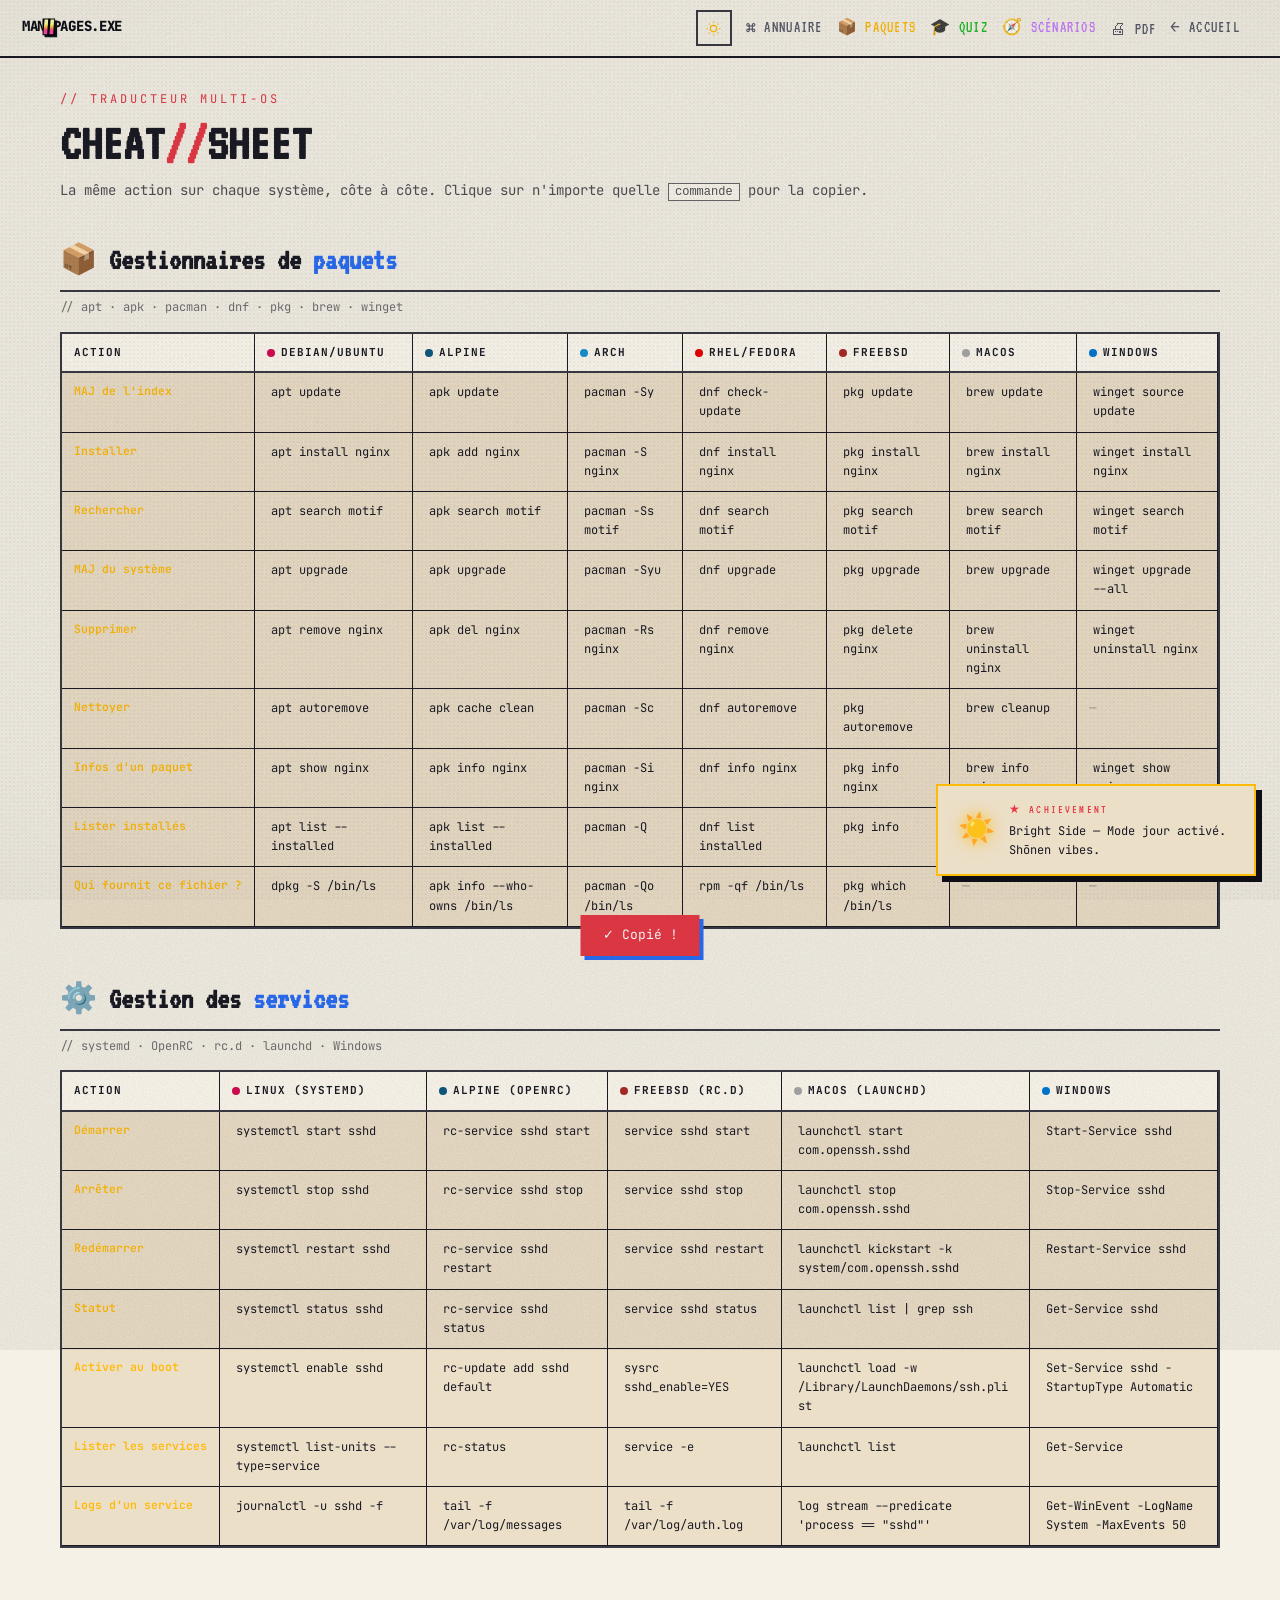
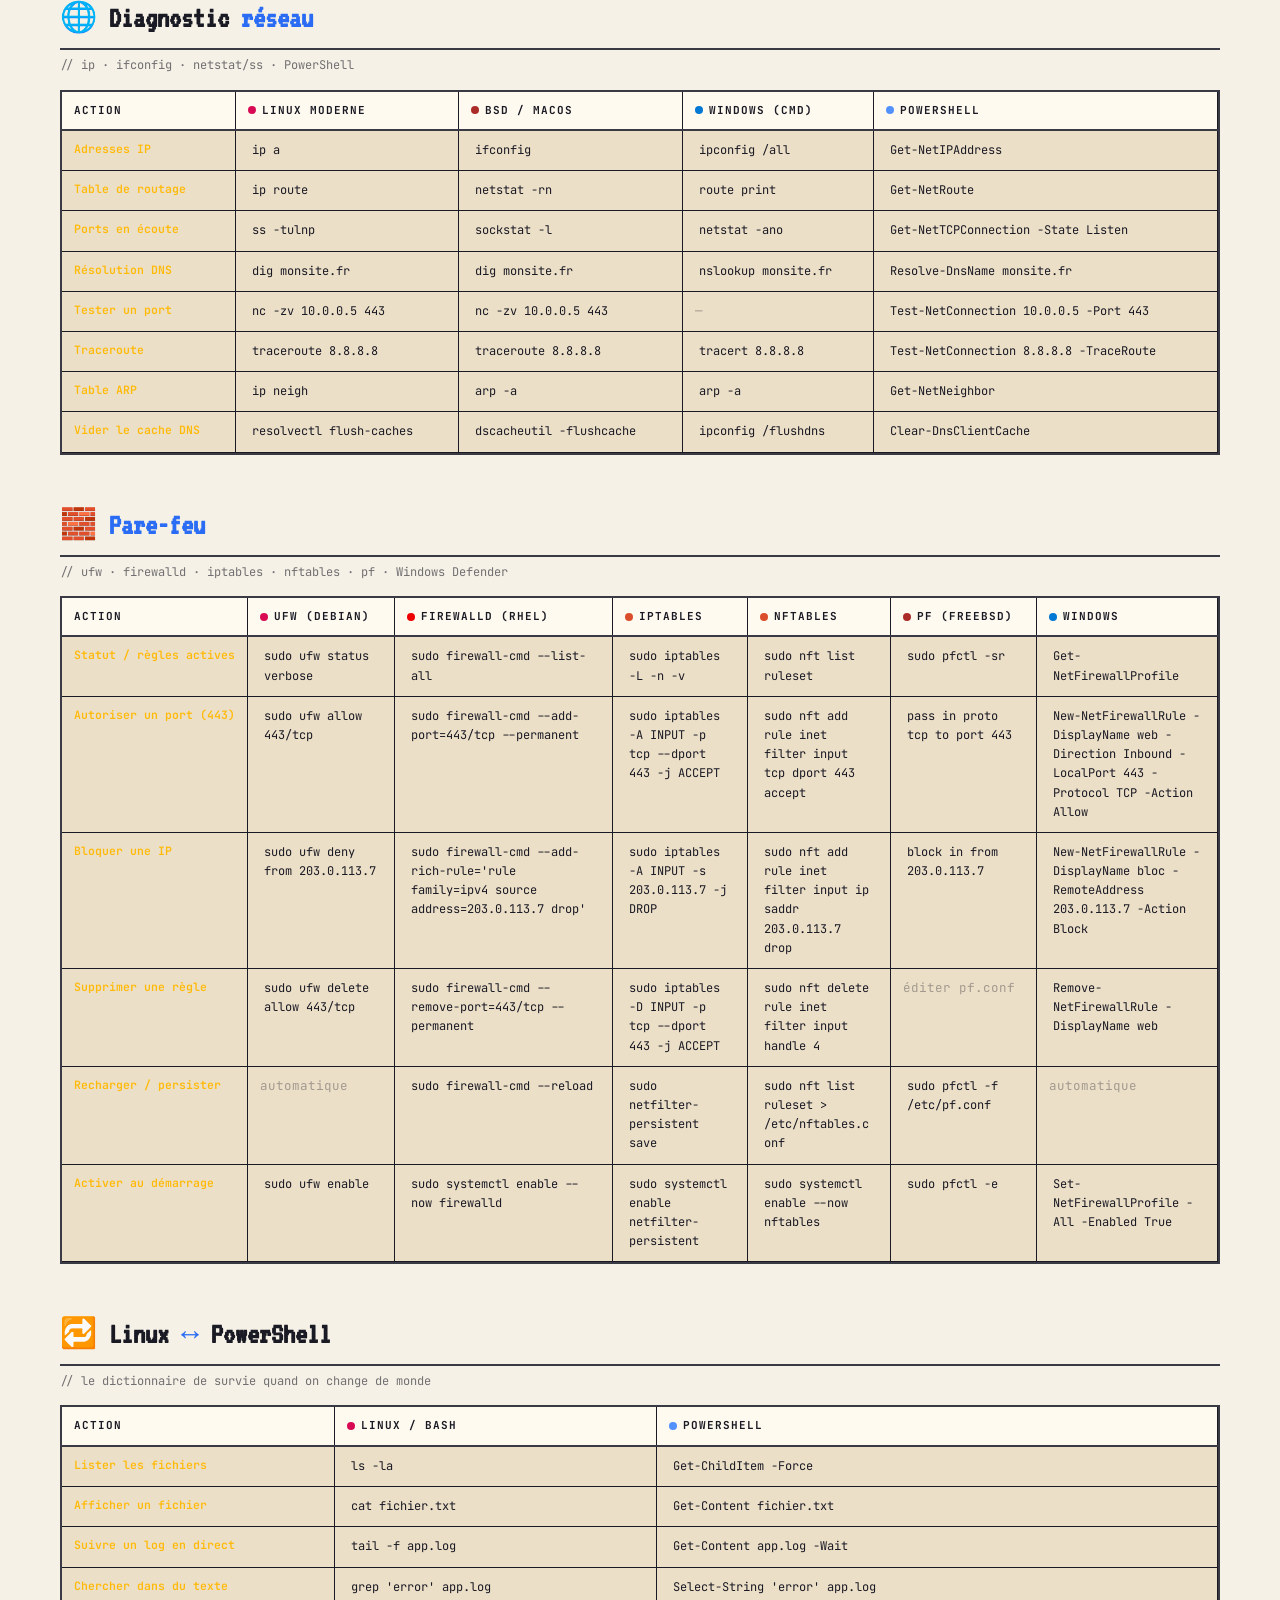
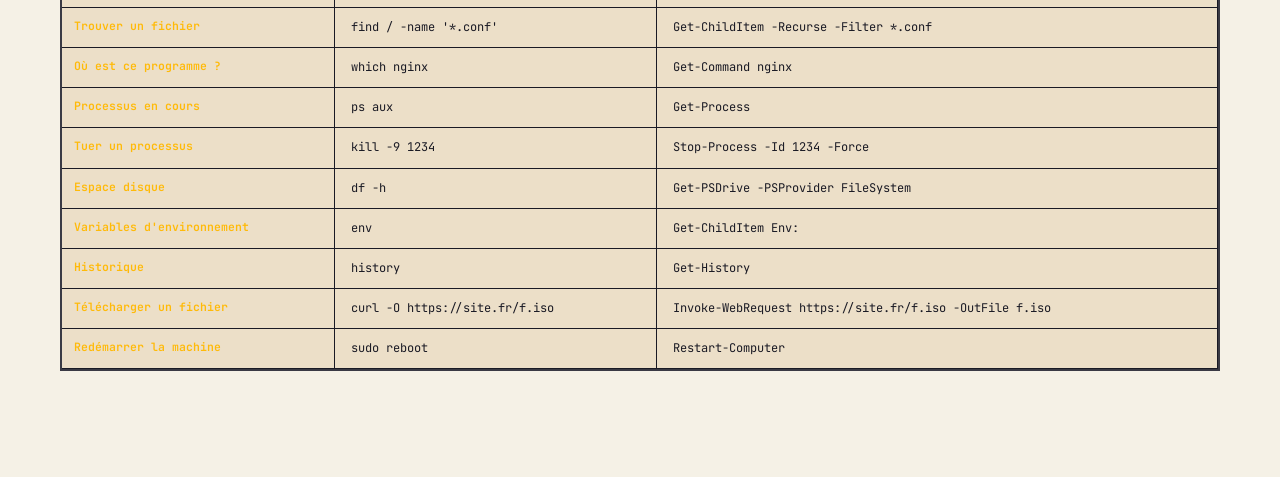
==== commit 69fd145d: "5 nouveautés : scénarios, révision espacée, impression, PWA, thème auto - scenarios.html : nouvelle " ====
--- a/cheatsheet.html
+++ b/cheatsheet.html
@@ -12,6 +12,7 @@
   <link rel="icon" href="icons/favicon-32.png"/>
   <link rel="apple-touch-icon" href="icons/apple-touch-icon.png"/>
   <meta name="theme-color" content="#0f0820"/>
+  <script>/* Thème : préférence sauvegardée, sinon réglage système */(function(){var t=localStorage.getItem('mpx-theme');if(!t)t=window.matchMedia&&matchMedia('(prefers-color-scheme: light)').matches?'light':'dark';document.documentElement.setAttribute('data-theme',t);})();</script>
   <style>
     .cs-wrap {
       max-width: 1200px;
@@ -133,6 +134,34 @@
     .cs-toast.show { transform: translateX(-50%) translateY(0); }
 
     @media (max-width: 640px) { .cs-wrap { padding-top: 80px; } }
+
+    /* ── IMPRESSION / EXPORT PDF ─────────────────────────── */
+    @page { size: A4 landscape; margin: 10mm; }
+    @media print {
+      nav.nav, .cs-toast, canvas { display: none !important; }
+      body { background: #fff !important; }
+      .cs-wrap { padding: 0; max-width: none; }
+      .cs-eye { color: #555 !important; }
+      .cs-title, .cs-title span, .cs-sub, .cs-h, .cs-h span,
+      .cs-note, table.cs td { color: #000 !important; text-shadow: none !important; }
+      .cs-sub code { background: none; border-color: #bbb; }
+      .cs-section { margin-bottom: 20px; }
+      .cs-h { border-bottom-color: #000; break-after: avoid; }
+      .cs-scroll { overflow: visible; border: 1px solid #888; }
+      table.cs { min-width: 0; width: 100%; background: #fff !important; font-size: 8.5px; }
+      table.cs th {
+        position: static;
+        background: #eee !important;
+        color: #000 !important;
+        border-color: #888;
+        font-size: 8px;
+        padding: 4px 6px;
+      }
+      table.cs td { border-color: #ccc; padding: 3px 6px; }
+      table.cs td.action { color: #000 !important; font-size: 8px; }
+      table.cs code { font-size: 8.5px; padding: 0; }
+      table.cs tr { break-inside: avoid; }
+    }
   </style>
 </head>
 <body>
@@ -147,6 +176,8 @@
       <a href="commands.html" class="nav-back">⌘ Annuaire</a>
       <a href="packages.html" class="nav-back" style="border-color:var(--accent-3);color:var(--accent-3)">📦 Paquets</a>
       <a href="quiz.html" class="nav-back" style="border-color:#1BB91F;color:#1BB91F">🎓 Quiz</a>
+      <a href="scenarios.html" class="nav-back" style="border-color:#c77dff;color:#c77dff">🧭 Scénarios</a>
+      <button class="nav-back" id="printBtn" title="Imprimer ou exporter en PDF" style="background:none;border:none;cursor:pointer">🖨 PDF</button>
       <a href="index.html" class="nav-back">← Accueil</a>
     </div>
   </nav>
@@ -558,6 +589,10 @@
         });
       });
 
+      // Impression / export PDF
+      var printBtn = document.getElementById('printBtn');
+      if (printBtn) printBtn.addEventListener('click', function() { window.print(); });
+
       // Thème
       var html = document.documentElement;
       var btn = document.getElementById('themeToggle');
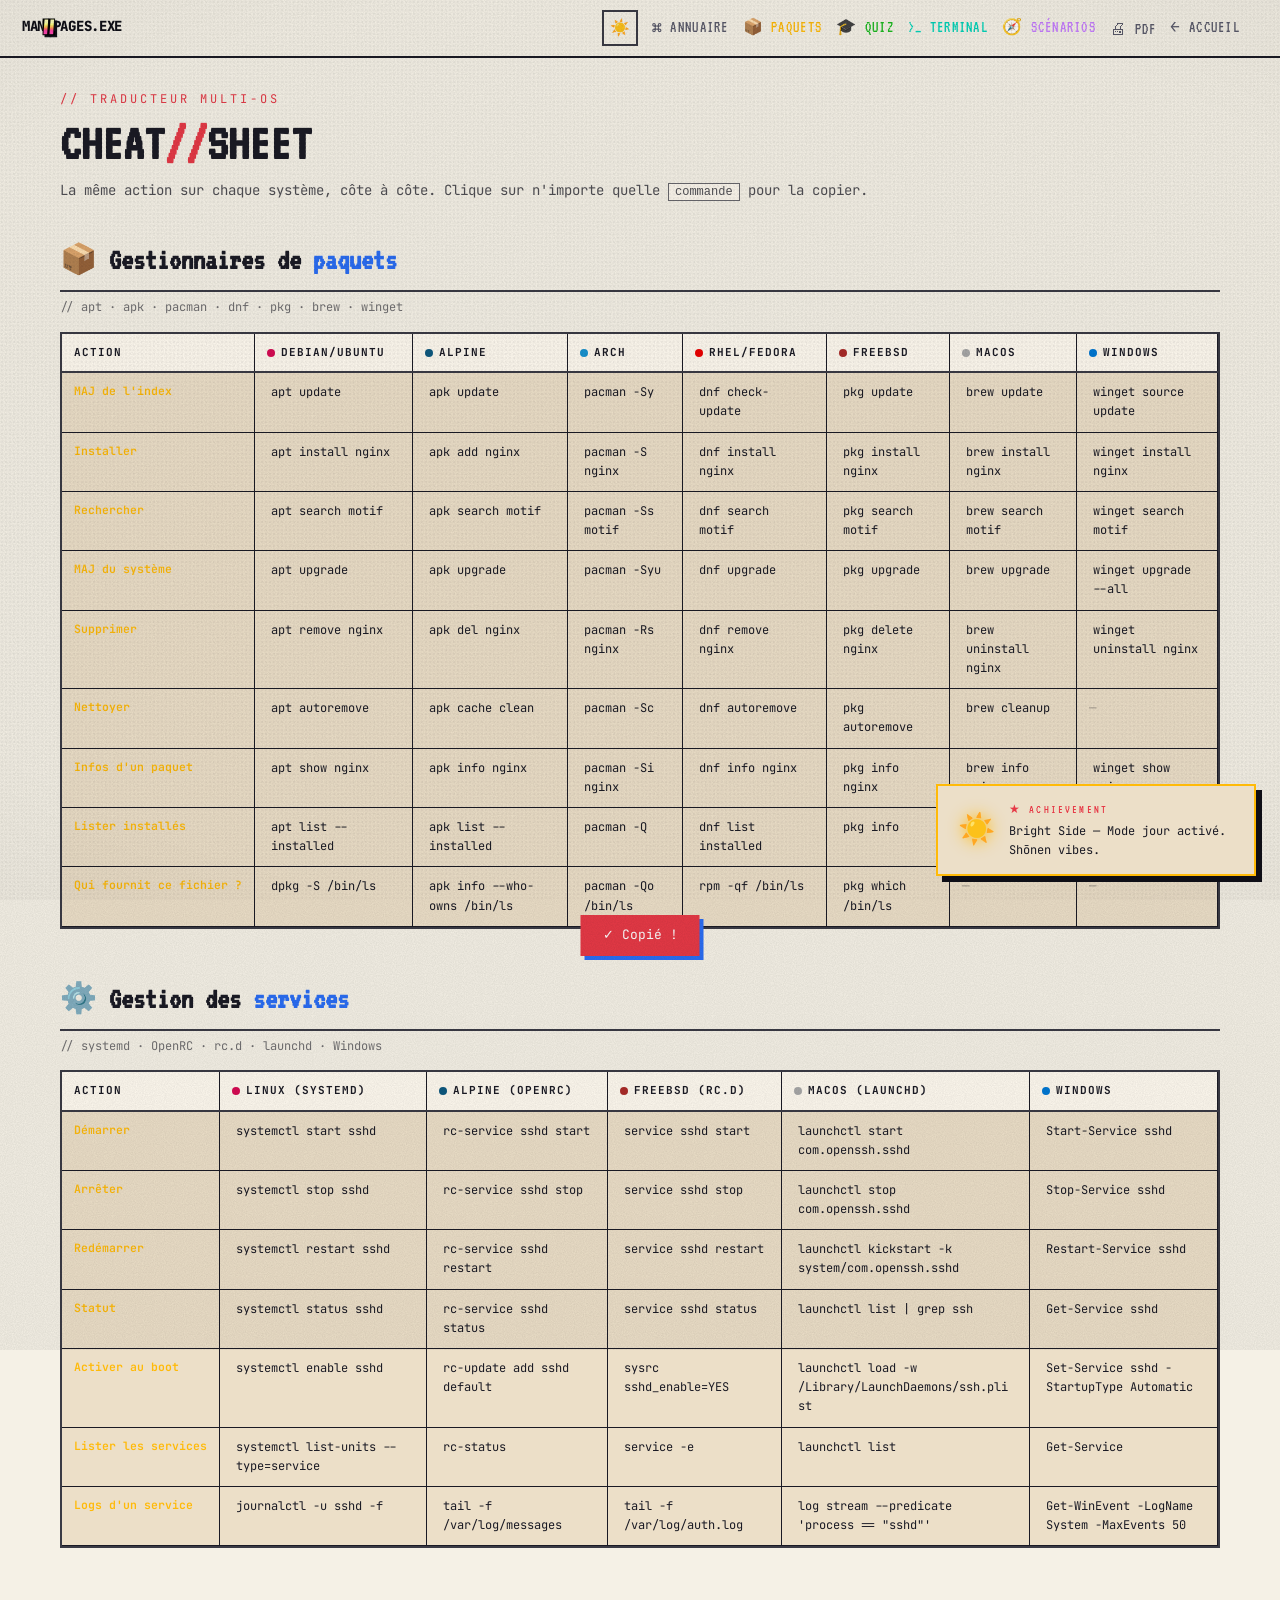
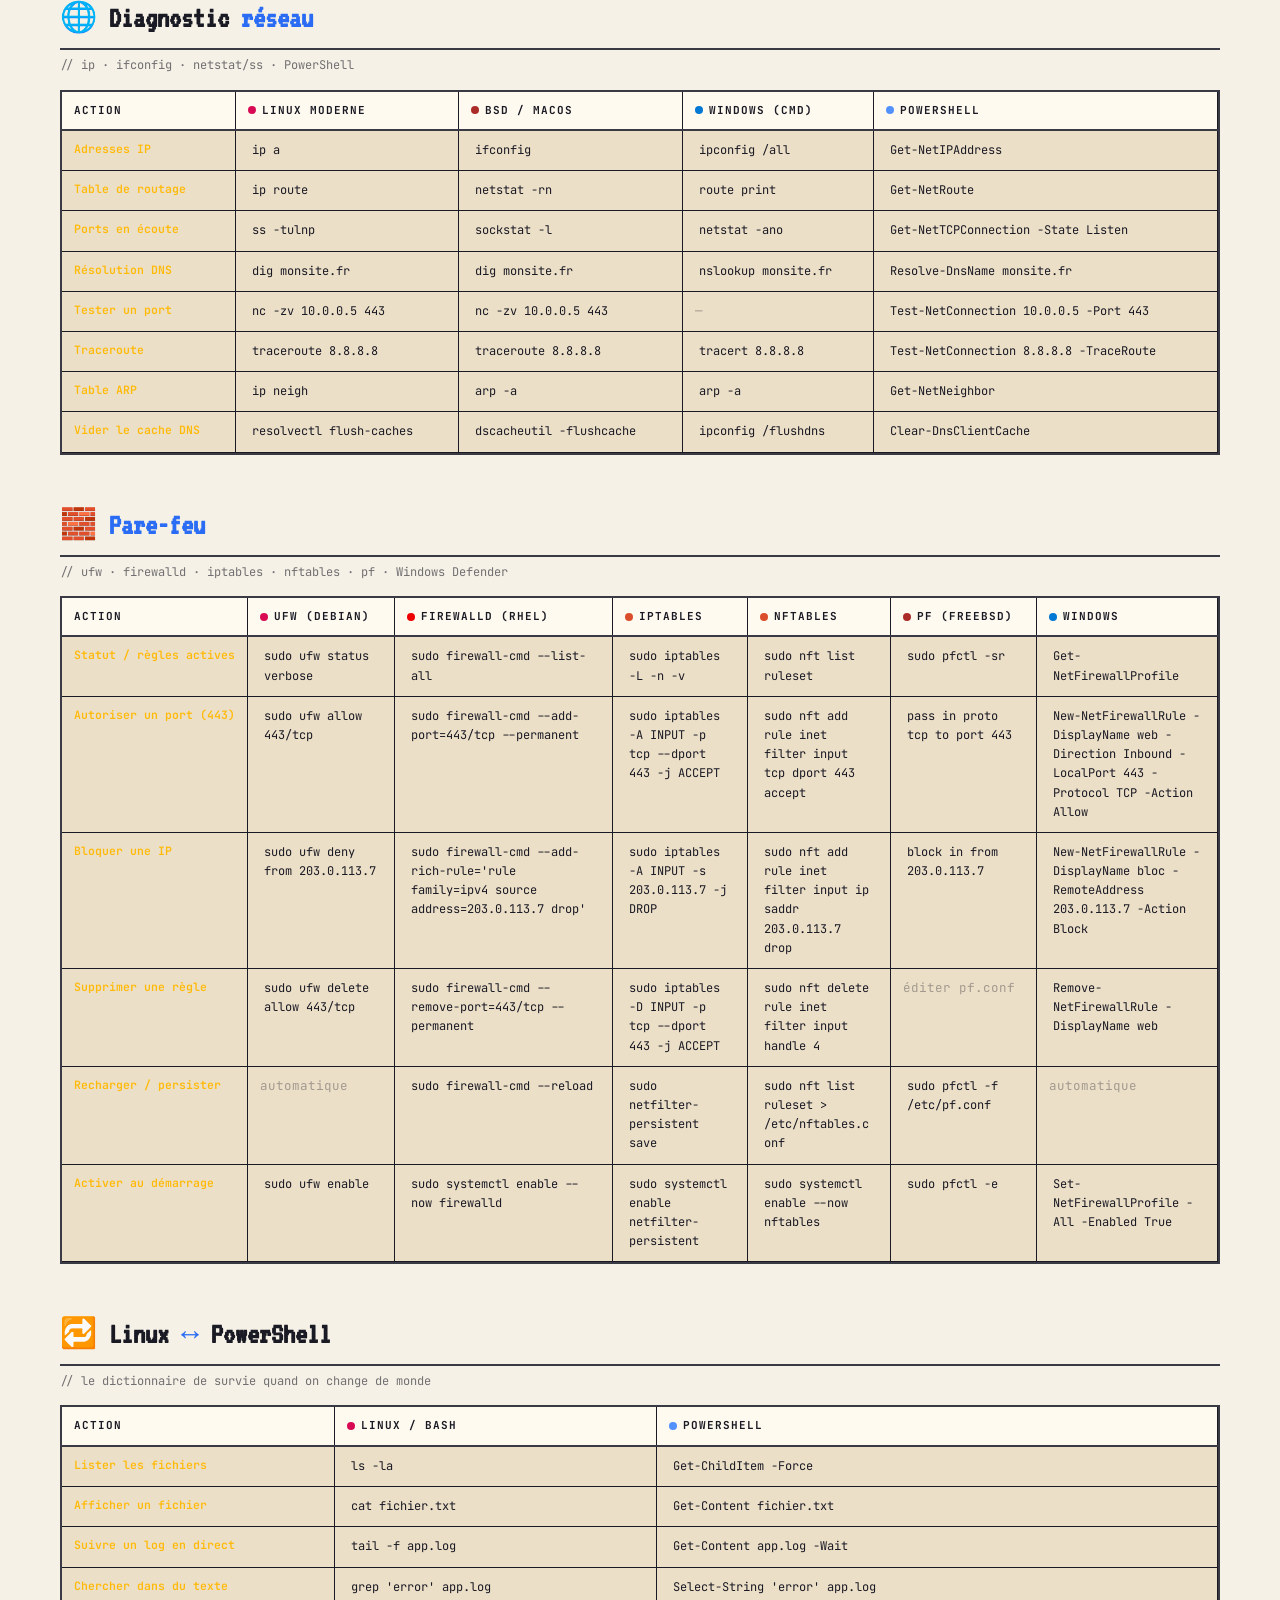
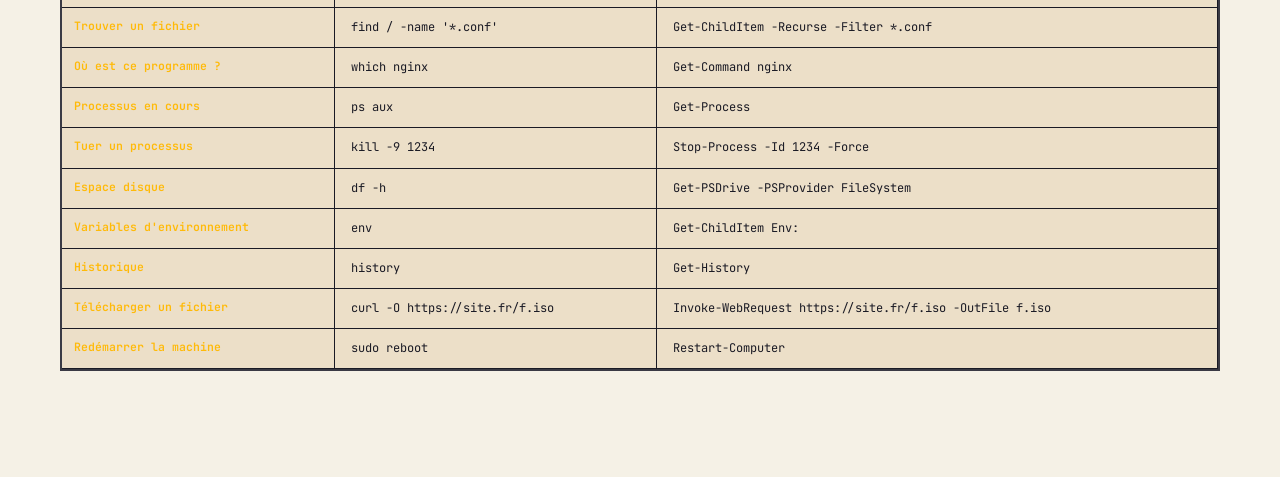
==== commit 04bef45d: "Terminal simule, theme.js, scenarios enrichis + ameliorations diverses" ====
--- a/cheatsheet.html
+++ b/cheatsheet.html
@@ -176,6 +176,7 @@
       <a href="commands.html" class="nav-back">⌘ Annuaire</a>
       <a href="packages.html" class="nav-back" style="border-color:var(--accent-3);color:var(--accent-3)">📦 Paquets</a>
       <a href="quiz.html" class="nav-back" style="border-color:#1BB91F;color:#1BB91F">🎓 Quiz</a>
+      <a href="terminal.html" class="nav-back" style="border-color:#00d3b8;color:#00d3b8">&gt;_ Terminal</a>
       <a href="scenarios.html" class="nav-back" style="border-color:#c77dff;color:#c77dff">🧭 Scénarios</a>
       <button class="nav-back" id="printBtn" title="Imprimer ou exporter en PDF" style="background:none;border:none;cursor:pointer">🖨 PDF</button>
       <a href="index.html" class="nav-back">← Accueil</a>
@@ -593,19 +594,7 @@
       var printBtn = document.getElementById('printBtn');
       if (printBtn) printBtn.addEventListener('click', function() { window.print(); });
 
-      // Thème
-      var html = document.documentElement;
-      var btn = document.getElementById('themeToggle');
-      var saved = localStorage.getItem('mpx-theme');
-      if (saved) html.setAttribute('data-theme', saved);
-      if (btn) {
-        btn.addEventListener('click', function() {
-          var current = html.getAttribute('data-theme') || 'dark';
-          var next = current === 'dark' ? 'light' : 'dark';
-          html.setAttribute('data-theme', next);
-          localStorage.setItem('mpx-theme', next);
-        });
-      }
+      // Thème : géré par theme.js (partagé par toutes les pages)
 
       if ('serviceWorker' in navigator) {
         window.addEventListener('load', function() {
@@ -614,6 +603,7 @@
       }
     })();
   </script>
+  <script src="theme.js"></script>
   <script src="arcade-fun.js"></script>
 </body>
 </html>
--- a/commands.css
+++ b/commands.css
@@ -50,6 +50,60 @@
   --muted:     #5a5a6a;
 
   --shadow-hard: 4px 4px 0 #1a1a24;
+}
+
+[data-theme="matrix"] {
+  --bg:        #020a04;
+  --bg2:       #04140a;
+  --bg3:       #082114;
+  --border:    #0f3d22;
+  --border2:   #155931;
+
+  --accent:    #00ff66;
+  --accent-2:  #4dffb8;
+  --accent-3:  #eaff00;
+  --accent-dim:#00993d;
+  --accent-glow: rgba(0,255,102,0.15);
+
+  --ink:       #d8ffe0;
+  --text:      #a8e6b8;
+  --muted:     #3f8a58;
+}
+
+[data-theme="crt"] {
+  --bg:        #140b01;
+  --bg2:       #1e1204;
+  --bg3:       #2a1a08;
+  --border:    #4a2e0d;
+  --border2:   #66400f;
+
+  --accent:    #ffb000;
+  --accent-2:  #ff7b26;
+  --accent-3:  #ffe066;
+  --accent-dim:#a06e00;
+  --accent-glow: rgba(255,176,0,0.16);
+
+  --ink:       #ffe8c2;
+  --text:      #f0c98d;
+  --muted:     #8f6a35;
+}
+
+[data-theme="synthwave"] {
+  --bg:        #050b1e;
+  --bg2:       #0a1430;
+  --bg3:       #101d45;
+  --border:    #1d3a6e;
+  --border2:   #2a4f8f;
+
+  --accent:    #c77dff;
+  --accent-2:  #00e5ff;
+  --accent-3:  #ff9e00;
+  --accent-dim:#7b3fbf;
+  --accent-glow: rgba(199,125,255,0.18);
+
+  --ink:       #eaf2ff;
+  --text:      #c9d8f0;
+  --muted:     #5f7bab;
 }
 
 *, *::before, *::after { box-sizing: border-box; margin: 0; padding: 0; }
@@ -465,6 +519,20 @@
   text-transform: uppercase;
 }
 [data-theme="light"] .cat-badge { color: var(--ink); border-color: var(--ink); background: var(--accent-3); }
+.quiz-badge {
+  font-family: var(--pixel);
+  font-size: 12px;
+  padding: 2px 9px;
+  letter-spacing: 0.12em;
+  text-transform: uppercase;
+  color: #1BB91F;
+  border: 1px solid #1BB91F;
+  text-decoration: none;
+  opacity: 0.55;
+  transition: opacity 0.15s;
+}
+.quiz-badge:hover { opacity: 1; }
+@media print { .quiz-badge { display: none; } }
 
 /* Description */
 .cmd-desc {
@@ -556,6 +624,26 @@
   left: 0;
   color: var(--accent-2);
 }
+
+/* ── Scénarios liés (maillage fiches ↔ guides) ───────────────── */
+.cmd-scenarios {
+  display: flex;
+  flex-direction: column;
+  gap: 5px;
+  margin-top: 10px;
+  padding-top: 10px;
+  border-top: 1px dashed var(--border2);
+}
+.scenario-links { display: flex; flex-direction: column; gap: 3px; }
+.scenario-link {
+  font-family: var(--mono);
+  font-size: 10.5px;
+  color: var(--accent-2);
+  text-decoration: none;
+  width: fit-content;
+  border-bottom: 1px dashed transparent;
+}
+.scenario-link:hover { border-bottom-color: currentColor; }
 
 /* Empty */
 .empty-state {
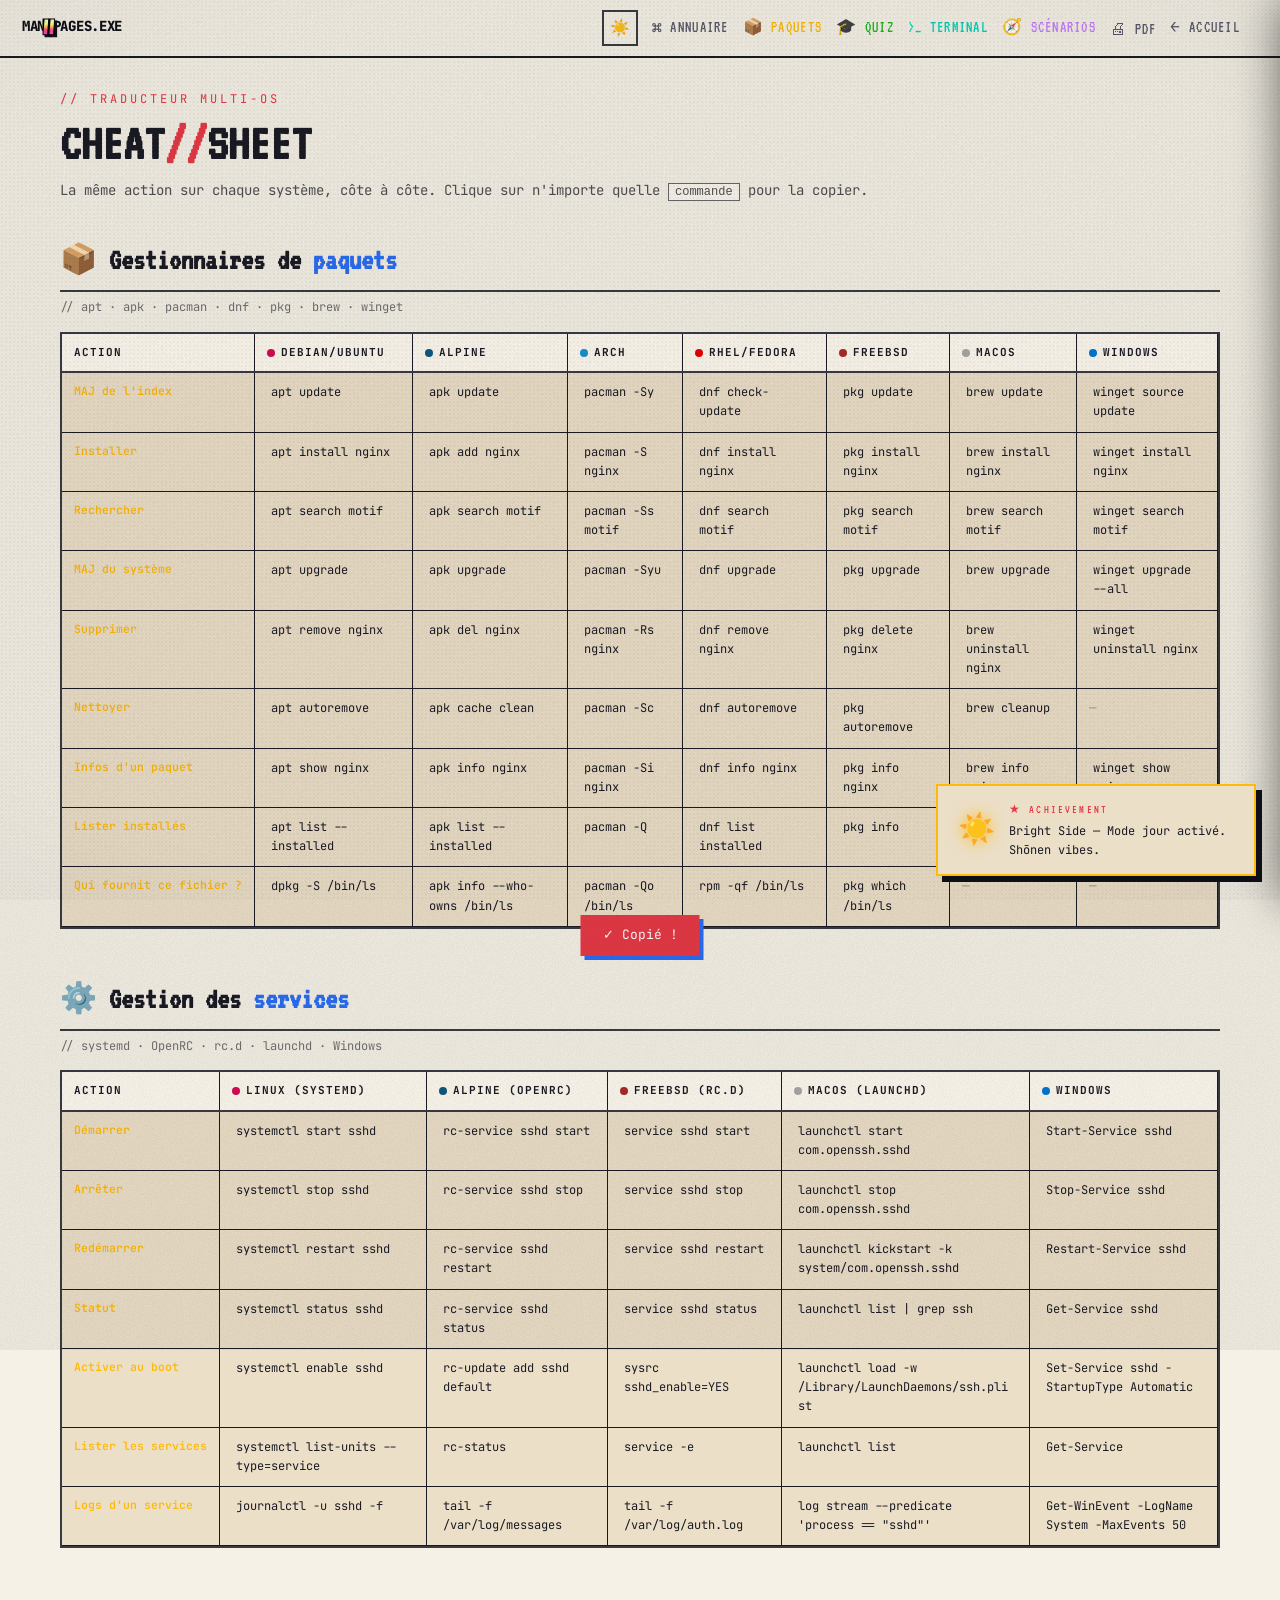
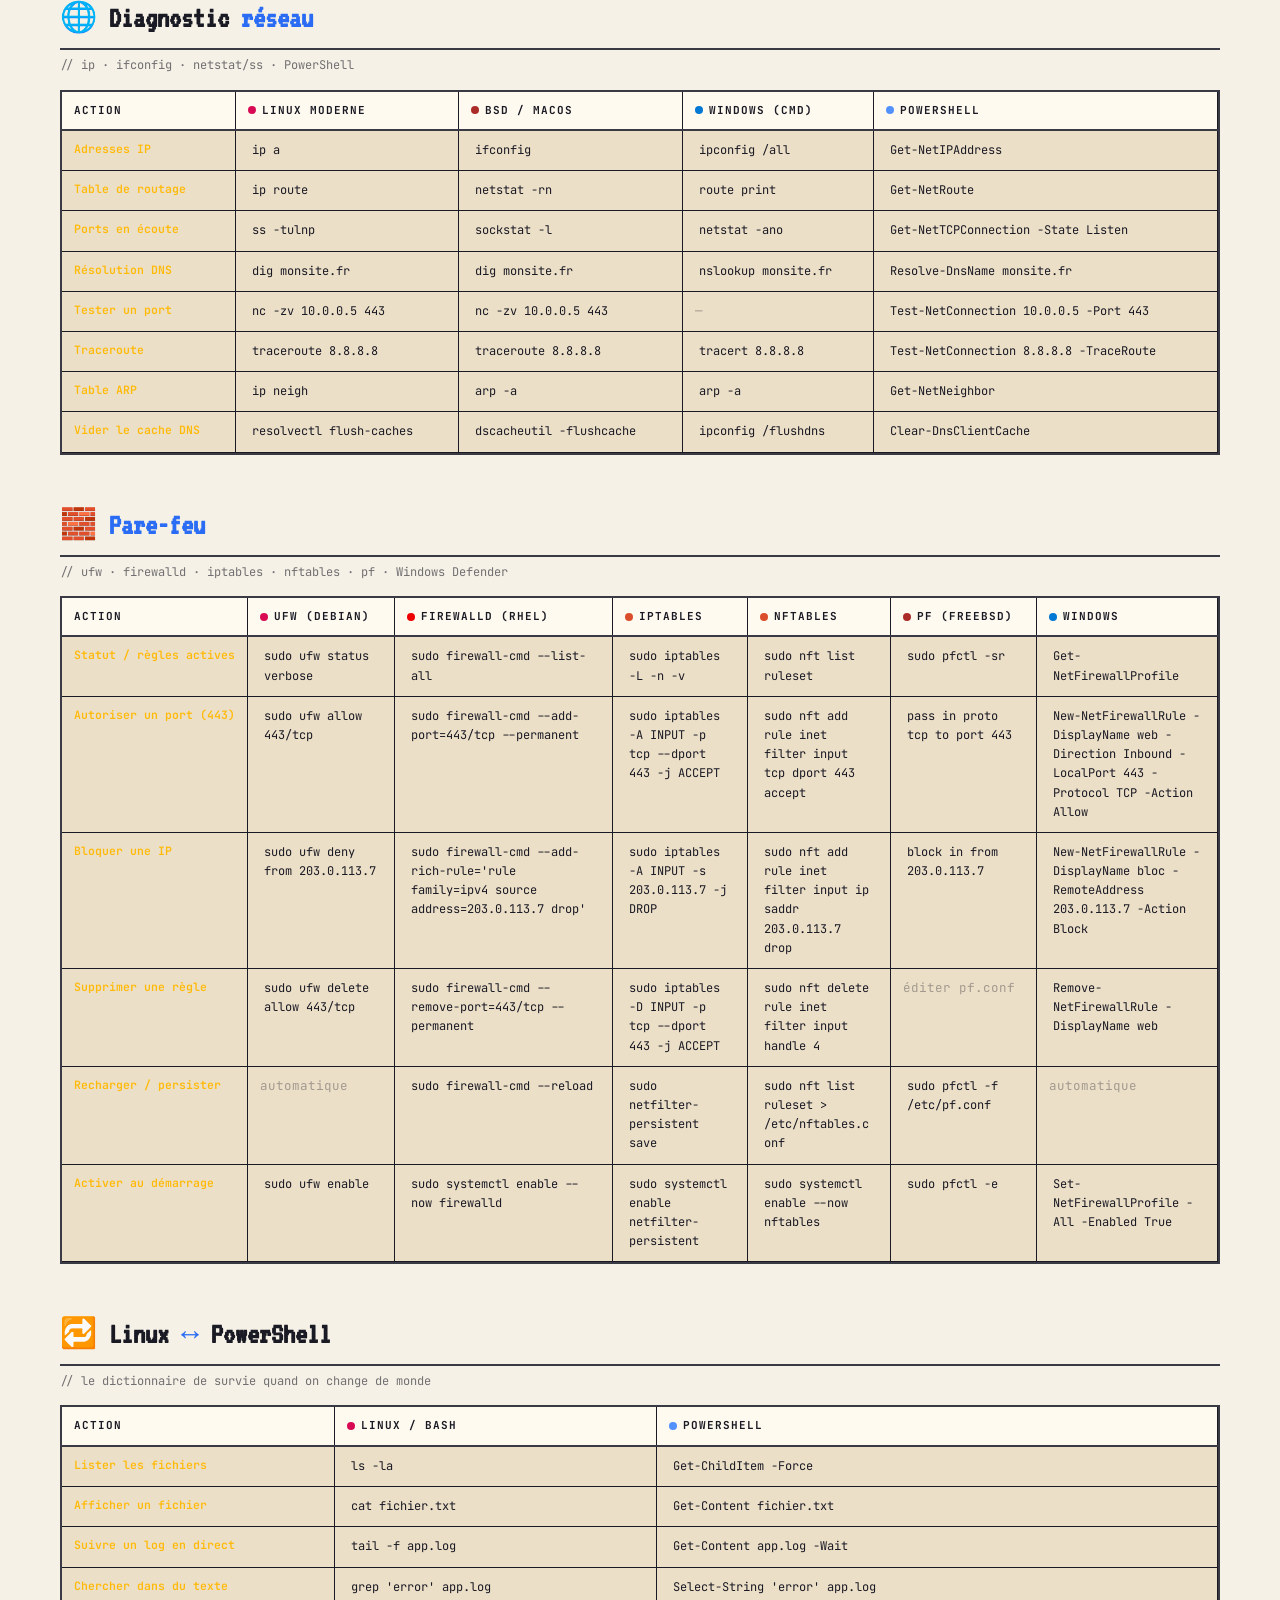
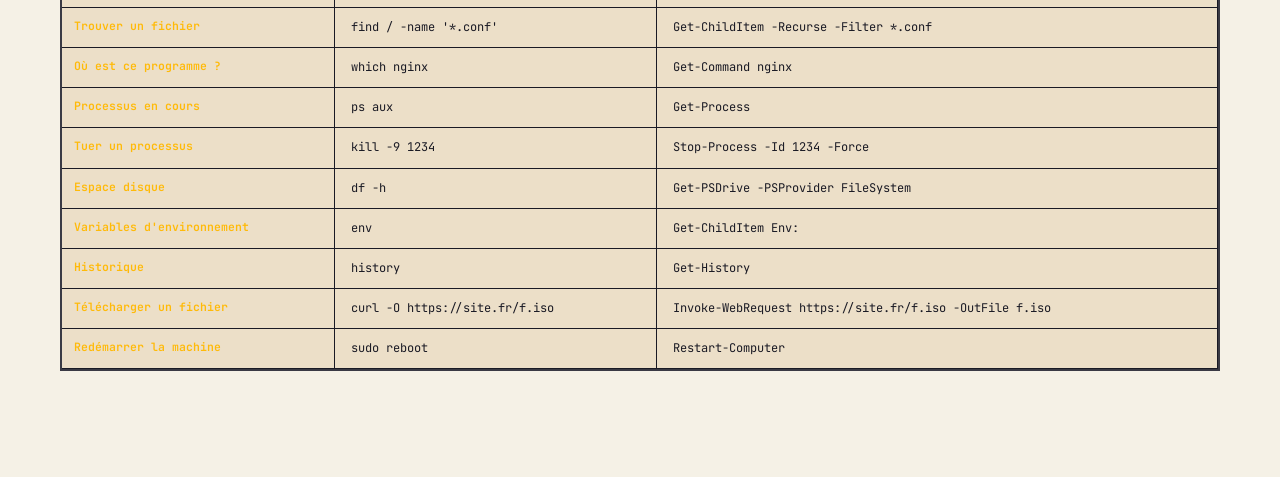
==== commit e3a80ab0: "Refonte mobile + nouvelle icône néon - Nouveau logo/icône SVG arcade (// néon, écho cyan, katana, cu" ====
--- a/cheatsheet.html
+++ b/cheatsheet.html
@@ -2,12 +2,13 @@
 <html lang="fr" data-theme="dark">
 <head>
   <meta charset="UTF-8"/>
-  <meta name="viewport" content="width=device-width, initial-scale=1.0"/>
+  <meta name="viewport" content="width=device-width, initial-scale=1.0, viewport-fit=cover"/>
   <title>MANPAGES.EXE — Cheatsheet</title>
   <link rel="preconnect" href="https://fonts.googleapis.com"/>
   <link rel="preconnect" href="https://fonts.gstatic.com" crossorigin/>
   <link href="https://fonts.googleapis.com/css2?family=JetBrains+Mono:wght@400;600;700;800&family=VT323&family=Honk&family=Noto+Sans+JP:wght@500;700&family=Inter:wght@400;500;600&display=swap" rel="stylesheet"/>
   <link rel="stylesheet" href="commands.css"/>
+  <link rel="stylesheet" href="mobile-nav.css"/>
   <link rel="manifest" href="manifest.json"/>
   <link rel="icon" href="icons/favicon-32.png"/>
   <link rel="apple-touch-icon" href="icons/apple-touch-icon.png"/>
@@ -605,5 +606,6 @@
   </script>
   <script src="theme.js"></script>
   <script src="arcade-fun.js"></script>
+  <script src="mobile-nav.js"></script>
 </body>
 </html>
--- a/mobile-nav.css
+++ b/mobile-nav.css
@@ -0,0 +1,145 @@
+/* ════════════════════════════════════════════════════════════════
+   MANPAGES.EXE — mobile-nav.css
+   Menu hamburger + drawer partagé par TOUTES les pages.
+   Se charge après style.css / commands.css / (inline packages).
+   Actif uniquement en dessous de 760px.
+   Variables tolérantes aux deux conventions (--accent-2 / --accent2).
+   ════════════════════════════════════════════════════════════════ */
+
+:root { --mnav-a2: var(--accent-2, var(--accent2, #5ce1ff));
+        --mnav-a3: var(--accent-3, var(--accent3, #ffd60a)); }
+
+/* Bouton hamburger — injecté dans la nav, masqué sur desktop */
+.mnav-toggle {
+  display: none;
+  width: 42px; height: 38px;
+  flex-shrink: 0;
+  align-items: center;
+  justify-content: center;
+  background: transparent;
+  border: 2px solid var(--accent);
+  color: var(--accent);
+  cursor: pointer;
+  padding: 0;
+  border-radius: 0;
+  clip-path: polygon(8px 0, 100% 0, calc(100% - 8px) 100%, 0 100%);
+  transition: background .15s, color .15s, box-shadow .15s;
+}
+.mnav-toggle svg { width: 22px; height: 22px; display: block; }
+.mnav-toggle:hover, .mnav-toggle:focus-visible {
+  background: var(--accent); color: var(--bg);
+  box-shadow: 0 0 16px var(--accent);
+  outline: none;
+}
+
+/* Overlay sombre */
+.mnav-overlay {
+  position: fixed; inset: 0;
+  background: rgba(4,2,12,0.66);
+  backdrop-filter: blur(3px);
+  opacity: 0; visibility: hidden;
+  transition: opacity .28s ease, visibility .28s;
+  z-index: 1000;
+}
+.mnav-overlay.open { opacity: 1; visibility: visible; }
+
+/* Drawer coulissant depuis la droite */
+.mnav-drawer {
+  position: fixed;
+  top: 0; right: 0; bottom: 0;
+  width: min(340px, 86vw);
+  z-index: 1001;
+  background: var(--bg2);
+  border-left: 2px solid var(--accent);
+  box-shadow: -14px 0 46px rgba(0,0,0,0.6);
+  transform: translateX(105%);
+  transition: transform .3s cubic-bezier(.5,.05,.2,1);
+  display: flex;
+  flex-direction: column;
+  padding: calc(env(safe-area-inset-top,0px) + 16px) 0 calc(env(safe-area-inset-bottom,0px) + 20px);
+  overflow-y: auto;
+  overscroll-behavior: contain;
+  font-family: var(--mono);
+}
+.mnav-overlay.open ~ .mnav-drawer,
+.mnav-drawer.open { transform: translateX(0); }
+
+/* scanlines discrètes dans le drawer */
+.mnav-drawer::before {
+  content: ''; position: absolute; inset: 0; pointer-events: none;
+  background: repeating-linear-gradient(0deg, transparent 0 3px, rgba(0,0,0,.10) 3px 4px);
+  opacity: .5;
+}
+
+/* En-tête du drawer */
+.mnav-head {
+  display: flex; align-items: center; gap: 12px;
+  padding: 4px 20px 18px;
+  border-bottom: 2px solid var(--border2);
+  position: relative;
+}
+.mnav-head img { width: 40px; height: 40px; flex-shrink: 0; filter: drop-shadow(0 0 8px var(--accent)); }
+.mnav-title {
+  font-family: var(--mono); font-weight: 800; font-size: 15px;
+  color: var(--ink); letter-spacing: -.02em; text-transform: uppercase; line-height: 1.1;
+}
+.mnav-title b { color: var(--accent); font-weight: 800; }
+.mnav-sub { display: block; font-family: var(--pixel); font-size: 13px; color: var(--mnav-a2); letter-spacing: .12em; }
+.mnav-close {
+  margin-left: auto; width: 34px; height: 34px; flex-shrink: 0;
+  background: transparent; border: 2px solid var(--border2); color: var(--text);
+  font-family: var(--mono); font-size: 18px; line-height: 1; cursor: pointer;
+  display: flex; align-items: center; justify-content: center; transition: all .15s;
+}
+.mnav-close:hover { border-color: var(--accent); color: var(--accent); transform: rotate(90deg); }
+
+/* Liens */
+.mnav-links { display: flex; flex-direction: column; padding: 12px 14px 6px; gap: 4px; position: relative; }
+.mnav-link {
+  display: flex; align-items: center; gap: 14px;
+  padding: 13px 14px;
+  font-family: var(--pixel); font-size: 22px; letter-spacing: .04em;
+  color: var(--text); text-decoration: none;
+  border: 2px solid transparent; border-left: 3px solid transparent;
+  transition: all .16s; position: relative;
+}
+.mnav-link .mnav-ico { font-size: 20px; width: 26px; text-align: center; flex-shrink: 0; filter: grayscale(.15); }
+.mnav-link:hover { color: var(--ink); background: var(--bg3); border-left-color: var(--mnav-a2); transform: translateX(3px); }
+.mnav-link.active {
+  color: var(--accent); background: color-mix(in srgb, var(--accent) 12%, transparent);
+  border-left-color: var(--accent);
+  text-shadow: 0 0 12px var(--accent);
+}
+.mnav-link.active::after {
+  content: '◄'; margin-left: auto; font-size: 13px; color: var(--accent);
+}
+
+/* Pied : sélecteur de thème */
+.mnav-foot { margin-top: auto; padding: 16px 20px 0; border-top: 2px solid var(--border2); }
+.mnav-theme {
+  width: 100%; display: flex; align-items: center; justify-content: center; gap: 10px;
+  padding: 12px; cursor: pointer;
+  background: var(--bg3); border: 2px solid var(--border2); color: var(--ink);
+  font-family: var(--pixel); font-size: 18px; letter-spacing: .1em; text-transform: uppercase;
+  transition: all .15s;
+}
+.mnav-theme:hover { border-color: var(--mnav-a3); color: var(--mnav-a3); }
+.mnav-tag { display: block; text-align: center; margin-top: 12px; font-family: var(--mono); font-size: 10.5px; color: var(--muted); letter-spacing: .18em; }
+
+body.mnav-lock { overflow: hidden; }
+
+/* ── Bascule responsive : on montre le hamburger, on cache les piles de liens ── */
+@media (max-width: 760px) {
+  .mnav-toggle { display: inline-flex; }
+
+  /* piles de navigation textuelles → remplacées par le drawer */
+  .nav-links, .nav-cta, .nav-back, .nav-tabs,
+  .nav .theme-toggle, .nav .theme-btn, #installBtn { display: none !important; }
+
+  /* commands.html : désencombre pour laisser la place au hamburger.
+     L'export PDF reste dispo sur desktop ; le compteur libère la barre. */
+  .print-btn { display: none !important; }
+  .nav-right { gap: 8px !important; }
+  #resultCount { display: none !important; }
+  #searchInput { padding-right: 14px !important; }
+}
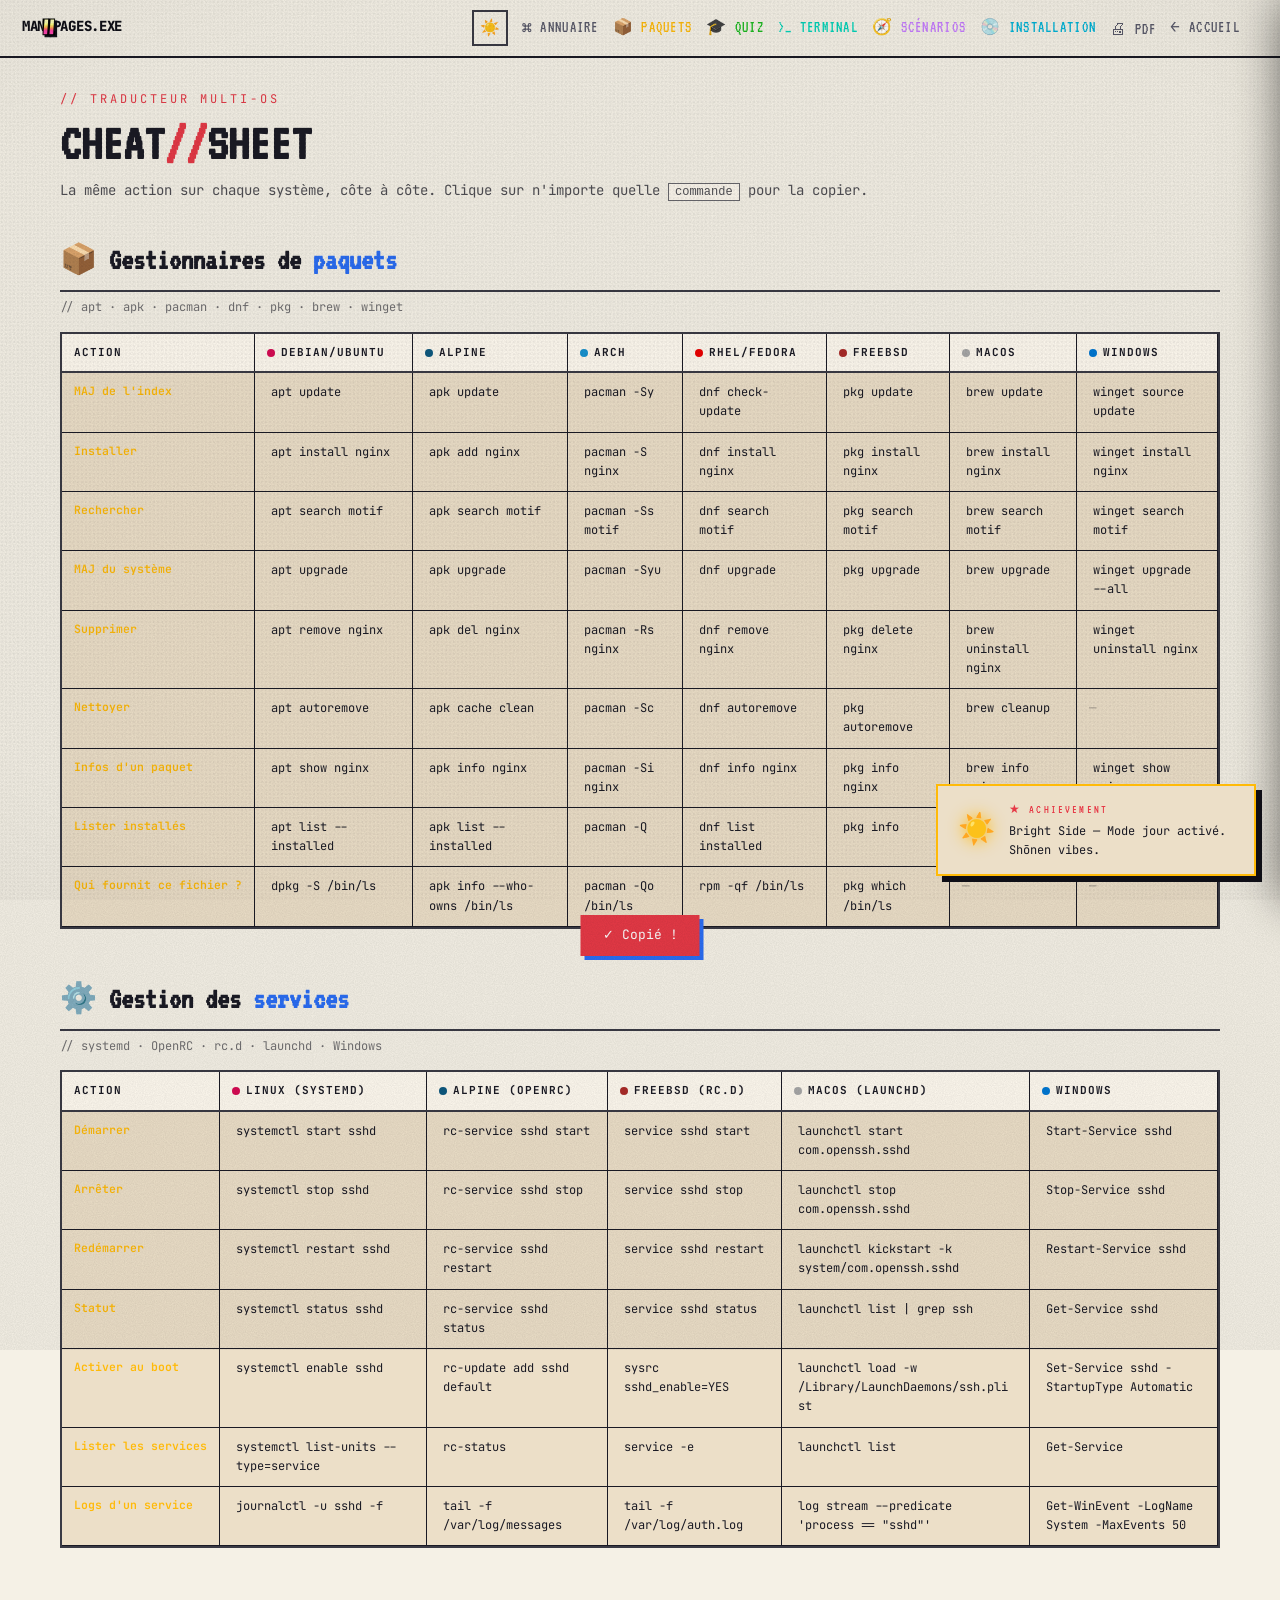
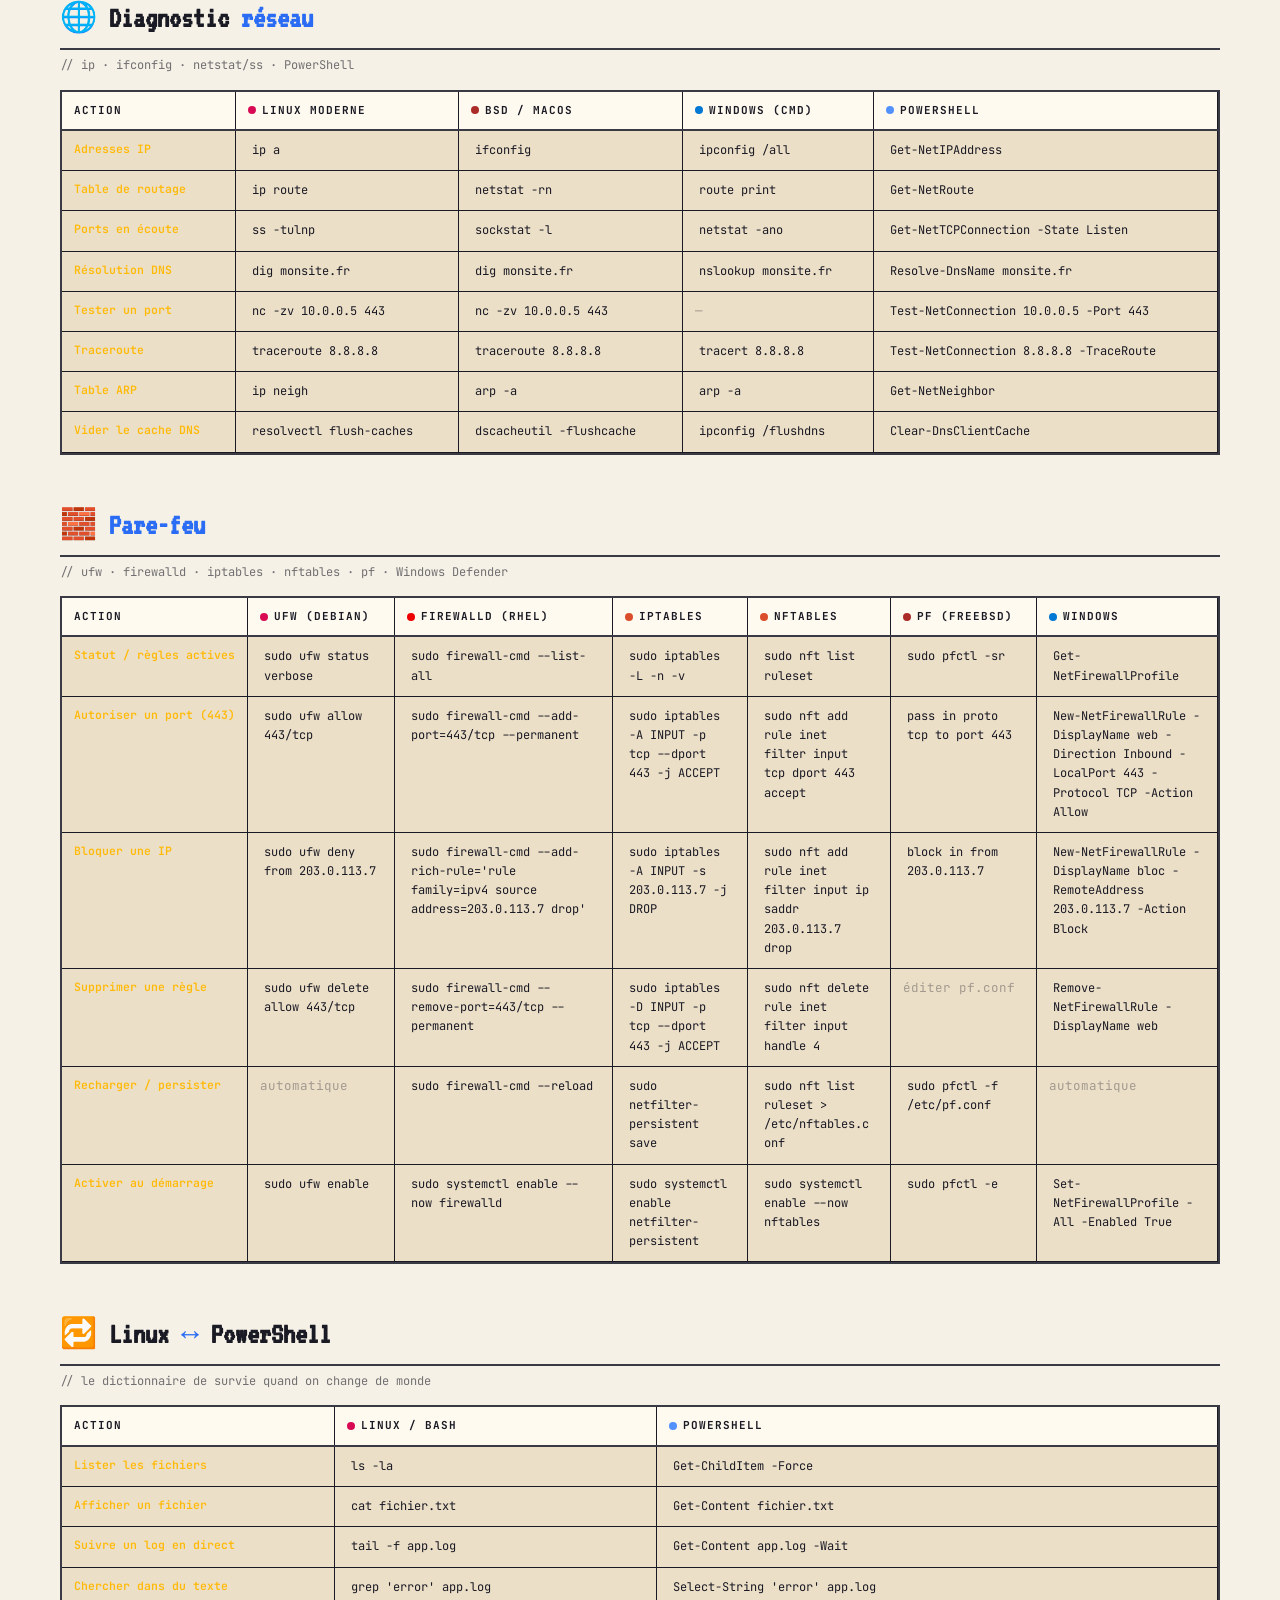
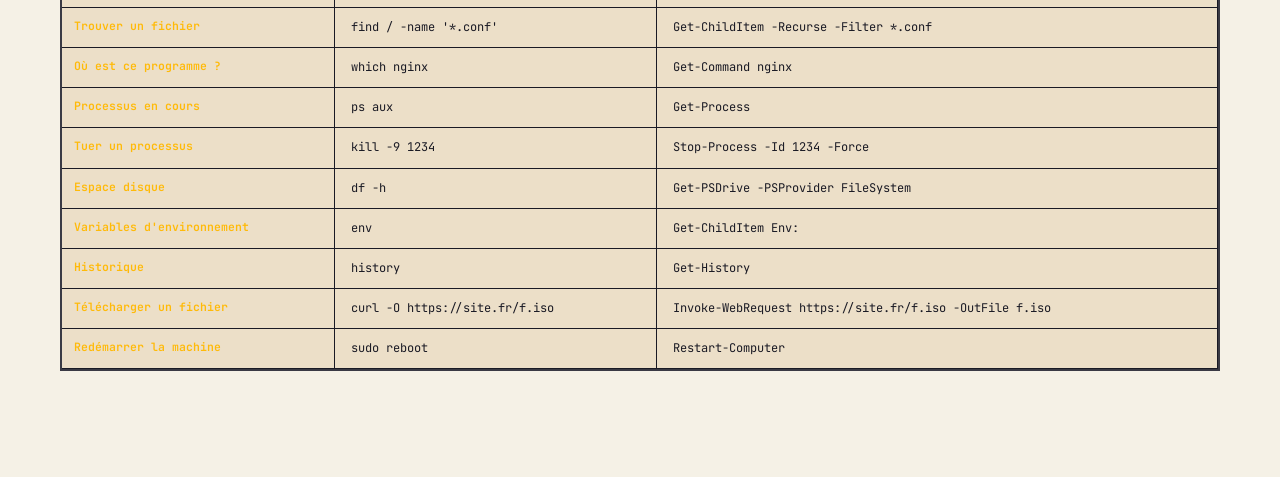
==== commit a112bde8: "page installation" ====
--- a/cheatsheet.html
+++ b/cheatsheet.html
@@ -7,8 +7,8 @@
   <link rel="preconnect" href="https://fonts.googleapis.com"/>
   <link rel="preconnect" href="https://fonts.gstatic.com" crossorigin/>
   <link href="https://fonts.googleapis.com/css2?family=JetBrains+Mono:wght@400;600;700;800&family=VT323&family=Honk&family=Noto+Sans+JP:wght@500;700&family=Inter:wght@400;500;600&display=swap" rel="stylesheet"/>
-  <link rel="stylesheet" href="commands.css"/>
-  <link rel="stylesheet" href="mobile-nav.css"/>
+  <link rel="stylesheet" href="css/commands.css"/>
+  <link rel="stylesheet" href="css/mobile-nav.css"/>
   <link rel="manifest" href="manifest.json"/>
   <link rel="icon" href="icons/favicon-32.png"/>
   <link rel="apple-touch-icon" href="icons/apple-touch-icon.png"/>
@@ -170,7 +170,7 @@
   <nav class="nav">
     <a href="index.html" class="nav-logo">MAN<span>//</span>PAGES.EXE</a>
     <div class="nav-right" style="margin-left:auto">
-      <button class="theme-toggle" id="themeToggle" title="Changer le thème">
+      <button class="theme-toggle" id="themeToggle" title="Changer le thème" aria-label="Changer le thème">
         <svg class="icon-moon" viewBox="0 0 24 24" fill="none" stroke="currentColor" stroke-width="2"><path d="M21 12.79A9 9 0 1111.21 3 7 7 0 0021 12.79z"/></svg>
         <svg class="icon-sun" viewBox="0 0 24 24" fill="none" stroke="currentColor" stroke-width="2"><circle cx="12" cy="12" r="5"/><line x1="12" y1="1" x2="12" y2="3"/><line x1="12" y1="21" x2="12" y2="23"/><line x1="4.22" y1="4.22" x2="5.64" y2="5.64"/><line x1="18.36" y1="18.36" x2="19.78" y2="19.78"/><line x1="1" y1="12" x2="3" y2="12"/><line x1="21" y1="12" x2="23" y2="12"/><line x1="4.22" y1="19.78" x2="5.64" y2="18.36"/><line x1="18.36" y1="5.64" x2="19.78" y2="4.22"/></svg>
       </button>
@@ -179,6 +179,7 @@
       <a href="quiz.html" class="nav-back" style="border-color:#1BB91F;color:#1BB91F">🎓 Quiz</a>
       <a href="terminal.html" class="nav-back" style="border-color:#00d3b8;color:#00d3b8">&gt;_ Terminal</a>
       <a href="scenarios.html" class="nav-back" style="border-color:#c77dff;color:#c77dff">🧭 Scénarios</a>
+      <a href="installation.html" class="nav-back" style="border-color:#00b4d8;color:#00b4d8">💿 Installation</a>
       <button class="nav-back" id="printBtn" title="Imprimer ou exporter en PDF" style="background:none;border:none;cursor:pointer">🖨 PDF</button>
       <a href="index.html" class="nav-back">← Accueil</a>
     </div>
@@ -604,8 +605,8 @@
       }
     })();
   </script>
-  <script src="theme.js"></script>
-  <script src="arcade-fun.js"></script>
-  <script src="mobile-nav.js"></script>
+  <script src="js/theme.js"></script>
+  <script src="js/arcade-fun.js"></script>
+  <script src="js/mobile-nav.js"></script>
 </body>
 </html>
--- a/css/commands.css
+++ b/css/commands.css
@@ -0,0 +1,1112 @@
+/* ════════════════════════════════════════════════════════════════
+   MANPAGES.EXE — commands.css (annuaire)
+   THEME: After Dark Arcade (dark)  ·  Shōnen Paper (light)
+   ════════════════════════════════════════════════════════════════ */
+
+:root,
+[data-theme="dark"] {
+  --bg:        #0f0820;
+  --bg2:       #160d2e;
+  --bg3:       #1f1340;
+  --border:    #2d1f5a;
+  --border2:   #3d2a73;
+
+  --accent:    #ff2e88;
+  --accent-2:  #5ce1ff;
+  --accent-3:  #ffd60a;
+  --accent-dim:#a01e5a;
+  --accent-glow: rgba(255,46,136,0.2);
+
+  --ink:       #f5f0e1;
+  --text:      #d9d2e8;
+  --muted:     #8576b8;
+
+  --mono:      'JetBrains Mono', ui-monospace, monospace;
+  --pixel:     'VT323', 'JetBrains Mono', monospace;
+  --display:   'Honk', 'Rubik Mono One', 'JetBrains Mono', monospace;
+  --jp:        'Noto Sans JP', sans-serif;
+
+  --nav-h:    58px;
+  --sidebar:  240px;
+
+  --shadow-hard: 4px 4px 0 #000;
+}
+
+[data-theme="light"] {
+  --bg:        #f5f1e6;
+  --bg2:       #ecdfc8;
+  --bg3:       #fffaf0;
+  --border:    #1a1a24;
+  --border2:   #3a3a44;
+
+  --accent:    #e63946;
+  --accent-2:  #2a6df4;
+  --accent-3:  #ffba08;
+  --accent-dim:#a01927;
+  --accent-glow: rgba(230,57,70,0.16);
+
+  --ink:       #0e0e16;
+  --text:      #1a1a24;
+  --muted:     #5a5a6a;
+
+  --shadow-hard: 4px 4px 0 #1a1a24;
+}
+
+[data-theme="matrix"] {
+  --bg:        #020a04;
+  --bg2:       #04140a;
+  --bg3:       #082114;
+  --border:    #0f3d22;
+  --border2:   #155931;
+
+  --accent:    #00ff66;
+  --accent-2:  #4dffb8;
+  --accent-3:  #eaff00;
+  --accent-dim:#00993d;
+  --accent-glow: rgba(0,255,102,0.15);
+
+  --ink:       #d8ffe0;
+  --text:      #a8e6b8;
+  --muted:     #3f8a58;
+}
+
+[data-theme="crt"] {
+  --bg:        #140b01;
+  --bg2:       #1e1204;
+  --bg3:       #2a1a08;
+  --border:    #4a2e0d;
+  --border2:   #66400f;
+
+  --accent:    #ffb000;
+  --accent-2:  #ff7b26;
+  --accent-3:  #ffe066;
+  --accent-dim:#a06e00;
+  --accent-glow: rgba(255,176,0,0.16);
+
+  --ink:       #ffe8c2;
+  --text:      #f0c98d;
+  --muted:     #8f6a35;
+}
+
+[data-theme="synthwave"] {
+  --bg:        #050b1e;
+  --bg2:       #0a1430;
+  --bg3:       #101d45;
+  --border:    #1d3a6e;
+  --border2:   #2a4f8f;
+
+  --accent:    #c77dff;
+  --accent-2:  #00e5ff;
+  --accent-3:  #ff9e00;
+  --accent-dim:#7b3fbf;
+  --accent-glow: rgba(199,125,255,0.18);
+
+  --ink:       #eaf2ff;
+  --text:      #c9d8f0;
+  --muted:     #5f7bab;
+}
+
+*, *::before, *::after { box-sizing: border-box; margin: 0; padding: 0; }
+html { scroll-behavior: smooth; }
+body {
+  background: var(--bg);
+  color: var(--text);
+  font-family: var(--mono);
+  font-size: 14px;
+  line-height: 1.6;
+  min-height: 100vh;
+  cursor: url("data:image/svg+xml;utf8,<svg xmlns='http://www.w3.org/2000/svg' width='20' height='20' viewBox='0 0 20 20'><polygon points='2,1 2,15 6,11 9,18 11,17 8,10 14,10' fill='%23ff2e88' stroke='%23000' stroke-width='1'/></svg>") 2 2, auto;
+}
+[data-theme="light"] body {
+  cursor: url("data:image/svg+xml;utf8,<svg xmlns='http://www.w3.org/2000/svg' width='20' height='20' viewBox='0 0 20 20'><polygon points='2,1 2,15 6,11 9,18 11,17 8,10 14,10' fill='%23e63946' stroke='%23000' stroke-width='1.5'/></svg>") 2 2, auto;
+}
+::selection { background: var(--accent); color: #fff; }
+
+/* CRT overlay + grain global */
+body::before {
+  content: '';
+  position: fixed;
+  inset: 0;
+  pointer-events: none;
+  z-index: 9998;
+  background:
+    radial-gradient(ellipse 110% 90% at 50% 50%, transparent 55%, rgba(0,0,0,0.4) 100%),
+    repeating-linear-gradient(0deg, transparent 0, transparent 2px, rgba(0,0,0,0.06) 2px, rgba(0,0,0,0.06) 3px);
+  mix-blend-mode: multiply;
+  opacity: 0.7;
+}
+[data-theme="light"] body::before {
+  background:
+    radial-gradient(ellipse 100% 80% at 50% 50%, transparent 65%, rgba(26,26,36,0.1) 100%),
+    radial-gradient(circle, rgba(26,26,36,0.07) 1px, transparent 1.5px);
+  background-size: auto, 4px 4px;
+  opacity: 0.5;
+}
+body::after {
+  content: '';
+  position: fixed;
+  inset: -50%;
+  pointer-events: none;
+  z-index: 9997;
+  background-image: url("data:image/svg+xml;utf8,<svg xmlns='http://www.w3.org/2000/svg' width='200' height='200'><filter id='n'><feTurbulence type='fractalNoise' baseFrequency='0.9' numOctaves='2'/><feColorMatrix values='0 0 0 0 0  0 0 0 0 0  0 0 0 0 0  0 0 0 0.35 0'/></filter><rect width='100%' height='100%' filter='url(%23n)'/></svg>");
+  opacity: 0.14;
+  mix-blend-mode: overlay;
+}
+[data-theme="light"] body::after { opacity: 0.28; mix-blend-mode: multiply; }
+
+/* ── NAV ──────────────────────────────────────────── */
+.nav {
+  position: fixed;
+  top: 0; left: 0; right: 0;
+  z-index: 100;
+  height: var(--nav-h);
+  display: grid;
+  grid-template-columns: var(--sidebar) 1fr auto;
+  align-items: center;
+  gap: 16px;
+  padding: 0 24px 0 0;
+  background: color-mix(in srgb, var(--bg) 92%, transparent);
+  backdrop-filter: blur(14px);
+  border-bottom: 2px solid var(--border);
+}
+.nav-logo {
+  font-family: var(--mono);
+  font-size: 14px;
+  font-weight: 800;
+  color: var(--ink);
+  text-decoration: none;
+  padding-left: 22px;
+  letter-spacing: -0.02em;
+  text-transform: uppercase;
+}
+.nav-logo span {
+  color: var(--accent);
+  font-family: var(--display);
+  font-weight: 400;
+  font-size: 1.5em;
+  vertical-align: -0.08em;
+  margin: 0 -2px;
+  text-shadow: 0 0 12px var(--accent-glow);
+}
+[data-theme="light"] .nav-logo span { text-shadow: 2px 2px 0 var(--ink); }
+
+.search-wrap {
+  position: relative;
+  display: flex;
+  align-items: center;
+}
+.search-icon {
+  position: absolute;
+  left: 14px;
+  width: 16px; height: 16px;
+  color: var(--accent-2);
+  pointer-events: none;
+  flex-shrink: 0;
+}
+#searchInput {
+  width: 100%;
+  background: var(--bg3);
+  border: 2px solid var(--border);
+  padding: 9px 96px 9px 40px;
+  color: var(--ink);
+  font-family: var(--mono);
+  font-size: 13px;
+  font-weight: 600;
+  outline: none;
+  transition: border-color 0.15s, box-shadow 0.15s;
+  border-radius: 0;
+}
+[data-theme="light"] #searchInput { background: var(--bg3); }
+#searchInput::placeholder { color: var(--muted); font-weight: 400; }
+#searchInput:focus {
+  border-color: var(--accent);
+  box-shadow: 4px 4px 0 var(--accent-2);
+  transform: translate(-1px, -1px);
+}
+#resultCount {
+  position: absolute;
+  right: 14px;
+  font-family: var(--pixel);
+  font-size: 15px;
+  color: var(--accent-3);
+  letter-spacing: 0.06em;
+}
+
+.nav-back {
+  font-family: var(--pixel);
+  font-size: 16px;
+  color: var(--muted);
+  text-decoration: none;
+  white-space: nowrap;
+  transition: color 0.15s, text-shadow 0.15s;
+  letter-spacing: 0.08em;
+  text-transform: uppercase;
+}
+.nav-back:hover { color: var(--accent-2); text-shadow: 0 0 10px var(--accent-2); }
+[data-theme="light"] .nav-back:hover { text-shadow: none; }
+
+/* ── LAYOUT ───────────────────────────────────────── */
+.layout {
+  display: grid;
+  grid-template-columns: var(--sidebar) 1fr;
+  min-height: 100vh;
+  padding-top: var(--nav-h);
+}
+
+/* ── SIDEBAR ──────────────────────────────────────── */
+.sidebar {
+  position: sticky;
+  top: var(--nav-h);
+  height: calc(100vh - var(--nav-h));
+  overflow-y: auto;
+  padding: 22px 0 40px;
+  border-right: 2px solid var(--border);
+  background: var(--bg2);
+  scrollbar-width: thin;
+  scrollbar-color: var(--accent-dim) transparent;
+}
+.sidebar::-webkit-scrollbar { width: 6px; }
+.sidebar::-webkit-scrollbar-thumb { background: var(--accent-dim); }
+
+.sidebar-section { padding: 0 14px 22px; margin-bottom: 4px; }
+.sidebar-label {
+  font-family: var(--pixel);
+  font-size: 15px;
+  color: var(--accent);
+  letter-spacing: 0.22em;
+  text-transform: uppercase;
+  margin-bottom: 12px;
+  padding-bottom: 8px;
+  border-bottom: 2px solid var(--border);
+  text-shadow: 0 0 8px var(--accent-glow);
+}
+[data-theme="light"] .sidebar-label { text-shadow: none; color: var(--accent); }
+
+.os-list { display: flex; flex-direction: column; gap: 3px; }
+.os-pill {
+  display: flex;
+  align-items: center;
+  gap: 8px;
+  padding: 8px 10px;
+  background: transparent;
+  border: 1px solid transparent;
+  color: var(--text);
+  font-family: var(--mono);
+  font-size: 12px;
+  font-weight: 600;
+  cursor: pointer;
+  text-align: left;
+  width: 100%;
+  border-radius: 0;
+  transition: all 0.12s;
+}
+.os-pill:hover {
+  background: var(--bg3);
+  border-color: var(--border2);
+  transform: translateX(2px);
+}
+.os-pill.active {
+  background: var(--accent-glow);
+  border-color: var(--accent);
+  color: var(--accent);
+  box-shadow: 3px 3px 0 var(--accent-2);
+  transform: translateX(0);
+}
+[data-theme="light"] .os-pill.active { color: var(--accent); }
+
+.os-icon-wrap {
+  width: 22px; height: 22px;
+  border-radius: 3px;
+  display: flex;
+  align-items: center;
+  justify-content: center;
+  flex-shrink: 0;
+  opacity: 0.78;
+  transition: opacity 0.15s, transform 0.15s;
+}
+.os-icon-wrap svg,
+.os-icon-wrap img { width: 13px; height: 13px; }
+.os-icon-wrap img { filter: brightness(0) invert(1); }
+.os-pill:hover .os-icon-wrap,
+.os-pill.active .os-icon-wrap { opacity: 1; transform: rotate(-5deg); }
+
+.os-pill-name { flex: 1; }
+.os-pill-count { font-family: var(--pixel); font-size: 14px; color: var(--muted); }
+.os-pill.active .os-pill-count { color: var(--accent-3); }
+
+.cat-list { display: flex; flex-direction: column; gap: 3px; }
+.cat-pill {
+  padding: 7px 10px;
+  background: transparent;
+  border: 1px solid transparent;
+  color: var(--text);
+  font-family: var(--mono);
+  font-size: 11px;
+  font-weight: 600;
+  cursor: pointer;
+  text-align: left;
+  border-radius: 0;
+  transition: all 0.12s;
+}
+.cat-pill:hover { background: var(--bg3); color: var(--accent-2); transform: translateX(2px); }
+.cat-pill.active {
+  color: var(--accent);
+  border-color: var(--accent);
+  background: var(--accent-glow);
+  box-shadow: 3px 3px 0 var(--accent-2);
+}
+
+.sidebar-stat {
+  padding: 18px 14px 0;
+  border-top: 2px solid var(--border);
+  margin: 8px 14px 0;
+  display: flex;
+  align-items: baseline;
+  gap: 8px;
+}
+.fav-io { display: flex; flex-wrap: wrap; gap: 8px; }
+.fav-io-btn {
+  font-family: var(--mono);
+  font-size: 11px;
+  padding: 6px 10px;
+  background: transparent;
+  border: 1px dashed var(--border2);
+  color: var(--muted);
+  cursor: pointer;
+  transition: color 0.15s, border-color 0.15s;
+}
+.fav-io-btn:hover { color: var(--text); border-color: var(--text); }
+.fav-io-status {
+  display: block;
+  margin-top: 6px;
+  font-family: var(--mono);
+  font-size: 11px;
+  color: var(--accent-3);
+  min-height: 14px;
+}
+#sidebarCount {
+  font-family: var(--display);
+  font-size: 38px;
+  font-weight: 400;
+  color: var(--accent);
+  line-height: 1;
+  text-shadow: 0 0 18px var(--accent-glow);
+}
+[data-theme="light"] #sidebarCount { text-shadow: 2px 2px 0 var(--ink); }
+.stat-label {
+  font-family: var(--pixel);
+  font-size: 14px;
+  color: var(--muted);
+  letter-spacing: 0.16em;
+  text-transform: uppercase;
+}
+
+/* ── MAIN ─────────────────────────────────────────── */
+.main { padding: 22px; min-width: 0; position: relative; }
+
+/* ── GRID ─────────────────────────────────────────── */
+.command-grid {
+  display: grid;
+  grid-template-columns: repeat(auto-fill, minmax(320px, 1fr));
+  gap: 16px;
+}
+
+/* ── CARD ─────────────────────────────────────────── */
+.cmd-card {
+  background: var(--bg2);
+  border: 2px solid var(--border);
+  padding: 20px;
+  display: flex;
+  flex-direction: column;
+  gap: 14px;
+  position: relative;
+  overflow: hidden;
+  transition: all 0.2s;
+  border-radius: 0;
+}
+[data-theme="light"] .cmd-card {
+  background: var(--bg3);
+  box-shadow: var(--shadow-hard);
+}
+/* Manga corner */
+.cmd-card::before {
+  content: '';
+  position: absolute;
+  top: 0; right: 0;
+  width: 0; height: 0;
+  border-style: solid;
+  border-width: 0 22px 22px 0;
+  border-color: transparent var(--bg) transparent transparent;
+  z-index: 2;
+}
+[data-theme="light"] .cmd-card::before { border-color: transparent var(--bg2) transparent transparent; }
+
+/* OS color top bar — always visible (subtle) */
+.cmd-card::after {
+  content: '';
+  position: absolute;
+  top: 0; left: 0; right: 0;
+  height: 3px;
+  background: var(--os-color, var(--accent));
+  opacity: 0.4;
+  transition: opacity 0.3s, box-shadow 0.3s;
+}
+.cmd-card:hover::after {
+  opacity: 1;
+  box-shadow: 0 0 16px var(--os-color, var(--accent));
+}
+.cmd-card:hover {
+  border-color: var(--os-color, var(--accent));
+  transform: translate(-3px, -3px);
+  box-shadow: 6px 6px 0 var(--os-color, var(--accent));
+}
+[data-theme="light"] .cmd-card:hover {
+  box-shadow: 7px 7px 0 var(--os-color, var(--accent));
+}
+
+/* Header */
+.card-header {
+  display: flex;
+  align-items: flex-start;
+  justify-content: space-between;
+  gap: 8px;
+}
+.cmd-name {
+  font-family: var(--mono);
+  font-size: 17px;
+  font-weight: 800;
+  color: var(--ink);
+  word-break: break-all;
+  line-height: 1.2;
+  letter-spacing: -0.01em;
+}
+.copy-btn {
+  flex-shrink: 0;
+  display: flex;
+  align-items: center;
+  gap: 5px;
+  padding: 5px 11px;
+  border: 2px solid var(--border);
+  background: var(--bg);
+  color: var(--accent-2);
+  font-family: var(--pixel);
+  font-size: 13px;
+  letter-spacing: 0.08em;
+  text-transform: uppercase;
+  cursor: pointer;
+  transition: all 0.12s;
+  border-radius: 0;
+  white-space: nowrap;
+}
+[data-theme="light"] .copy-btn { background: var(--bg2); }
+.copy-btn svg { width: 11px; height: 11px; }
+.copy-btn:hover {
+  border-color: var(--accent);
+  color: var(--accent);
+  background: var(--accent-glow);
+  transform: translate(-1px, -1px);
+  box-shadow: 2px 2px 0 var(--accent);
+}
+.copy-btn.copied {
+  border-color: var(--accent-3);
+  color: var(--accent-3);
+  background: var(--bg);
+  box-shadow: 2px 2px 0 var(--accent-3);
+}
+
+/* Badges */
+.card-badges { display: flex; gap: 6px; flex-wrap: wrap; }
+.os-badge {
+  font-family: var(--pixel);
+  font-size: 12px;
+  font-weight: 400;
+  padding: 2px 9px;
+  letter-spacing: 0.12em;
+  text-transform: uppercase;
+  border: 1px solid currentColor;
+  border-radius: 0;
+}
+.cat-badge {
+  font-family: var(--pixel);
+  font-size: 12px;
+  font-weight: 400;
+  padding: 2px 9px;
+  letter-spacing: 0.12em;
+  color: var(--accent-3);
+  border: 1px solid var(--accent-3);
+  background: transparent;
+  border-radius: 0;
+  text-transform: uppercase;
+}
+[data-theme="light"] .cat-badge { color: var(--ink); border-color: var(--ink); background: var(--accent-3); }
+.quiz-badge {
+  font-family: var(--pixel);
+  font-size: 12px;
+  padding: 2px 9px;
+  letter-spacing: 0.12em;
+  text-transform: uppercase;
+  color: #1BB91F;
+  border: 1px solid #1BB91F;
+  text-decoration: none;
+  opacity: 0.55;
+  transition: opacity 0.15s;
+}
+.quiz-badge:hover { opacity: 1; }
+@media print { .quiz-badge { display: none; } }
+
+/* Description */
+.cmd-desc {
+  font-family: var(--mono);
+  font-size: 13px;
+  color: var(--text);
+  line-height: 1.55;
+}
+
+/* Syntax */
+.syntax-block {
+  background: rgba(0,0,0,0.35);
+  border: 1px solid var(--border);
+  border-left: 3px solid var(--os-color, var(--accent));
+  padding: 10px 14px;
+  display: flex;
+  flex-direction: column;
+  gap: 5px;
+}
+[data-theme="light"] .syntax-block {
+  background: var(--ink);
+  border-color: var(--ink);
+  border-left: 3px solid var(--os-color, var(--accent));
+}
+
+.block-label {
+  font-family: var(--pixel);
+  font-size: 11px;
+  color: var(--muted);
+  letter-spacing: 0.22em;
+  text-transform: uppercase;
+}
+[data-theme="light"] .syntax-block .block-label { color: #888; }
+
+.cmd-syntax {
+  font-family: var(--mono);
+  font-size: 12px;
+  font-weight: 600;
+  color: var(--os-color, var(--accent));
+  word-break: break-all;
+}
+[data-theme="light"] .syntax-block .cmd-syntax {
+  color: var(--accent-3);
+}
+
+/* Examples */
+.examples-block { display: flex; flex-direction: column; gap: 6px; }
+.examples-list { display: flex; flex-direction: column; gap: 6px; }
+.example-item {
+  background: rgba(0,0,0,0.25);
+  border: 1px solid var(--border);
+  padding: 7px 12px;
+  border-radius: 0;
+  transition: border-color 0.15s;
+}
+[data-theme="light"] .example-item { background: rgba(26,26,36,0.05); border-color: rgba(26,26,36,0.2); }
+.example-item:hover { border-color: var(--accent-2); }
+
+.example-cmd {
+  display: block;
+  font-family: var(--mono);
+  font-size: 11px;
+  color: var(--ink);
+  word-break: break-all;
+  font-weight: 600;
+}
+.example-cmd::before { content: '$ '; color: var(--accent); }
+.example-desc {
+  display: block;
+  font-family: var(--mono);
+  font-size: 11px;
+  color: var(--muted);
+  margin-top: 2px;
+}
+
+/* Flags */
+.cmd-flags { display: none; flex-direction: column; gap: 5px; }
+.flags-list { list-style: none; display: flex; flex-direction: column; gap: 4px; }
+.flags-list li {
+  font-family: var(--mono);
+  font-size: 10px;
+  color: var(--muted);
+  padding-left: 14px;
+  position: relative;
+}
+.flags-list li::before {
+  content: '▸';
+  position: absolute;
+  left: 0;
+  color: var(--accent-2);
+}
+
+/* ── Scénarios liés (maillage fiches ↔ guides) ───────────────── */
+.cmd-scenarios {
+  display: flex;
+  flex-direction: column;
+  gap: 5px;
+  margin-top: 10px;
+  padding-top: 10px;
+  border-top: 1px dashed var(--border2);
+}
+.scenario-links { display: flex; flex-direction: column; gap: 3px; }
+.scenario-link {
+  font-family: var(--mono);
+  font-size: 10.5px;
+  color: var(--accent-2);
+  text-decoration: none;
+  width: fit-content;
+  border-bottom: 1px dashed transparent;
+}
+.scenario-link:hover { border-bottom-color: currentColor; }
+
+/* Empty */
+.empty-state {
+  display: none;
+  flex-direction: column;
+  align-items: center;
+  justify-content: center;
+  padding: 80px 20px;
+  gap: 10px;
+  text-align: center;
+}
+.empty-icon {
+  font-family: var(--display);
+  font-size: 64px;
+  color: var(--accent);
+  text-shadow: 0 0 24px var(--accent-glow);
+  opacity: 0.6;
+}
+[data-theme="light"] .empty-icon { text-shadow: 4px 4px 0 var(--ink); }
+.empty-state p {
+  font-family: var(--pixel);
+  font-size: 22px;
+  color: var(--text);
+  letter-spacing: 0.08em;
+  text-transform: uppercase;
+}
+.empty-state small { font-family: var(--mono); font-size: 12px; color: var(--muted); }
+
+/* ── THEME TOGGLE ─────────────────────────────────── */
+.nav-right {
+  display: flex;
+  align-items: center;
+  gap: 14px;
+}
+.theme-toggle {
+  background: transparent;
+  border: 2px solid var(--border2);
+  color: var(--accent-3);
+  width: 36px; height: 36px;
+  display: flex;
+  align-items: center;
+  justify-content: center;
+  cursor: pointer;
+  border-radius: 0;
+  transition: all 0.15s;
+  flex-shrink: 0;
+}
+.theme-toggle:hover {
+  border-color: var(--accent);
+  color: var(--accent);
+  transform: rotate(15deg);
+}
+.theme-toggle svg { width: 15px; height: 15px; }
+.icon-sun { display: none; }
+.icon-moon { display: block; }
+[data-theme="light"] .icon-sun { display: block; }
+[data-theme="light"] .icon-moon { display: none; }
+
+/* ── ARCADE FUN UI (combo, xp, achievements) ─────── */
+.combo-badge {
+  position: fixed;
+  top: 70px;
+  right: 24px;
+  z-index: 9999;
+  font-family: var(--pixel);
+  font-size: 18px;
+  padding: 8px 16px;
+  background: var(--bg2);
+  border: 2px solid var(--accent);
+  color: var(--accent);
+  text-transform: uppercase;
+  letter-spacing: 0.1em;
+  box-shadow: 0 0 24px var(--accent-glow), 4px 4px 0 var(--bg);
+  opacity: 0;
+  transform: translateY(-12px) scale(0.9);
+  transition: opacity 0.25s, transform 0.25s;
+  pointer-events: none;
+  text-shadow: 0 0 10px var(--accent);
+}
+[data-theme="light"] .combo-badge { text-shadow: none; box-shadow: 4px 4px 0 var(--ink); }
+.combo-badge.show { opacity: 1; transform: translateY(0) scale(1); }
+.combo-badge.bump { animation: comboBump 0.4s ease; }
+@keyframes comboBump {
+  0%, 100% { transform: translateY(0) scale(1); }
+  40% { transform: translateY(-6px) scale(1.18) rotate(-3deg); }
+}
+
+.achievement-toast {
+  position: fixed;
+  bottom: 24px;
+  right: 24px;
+  z-index: 9999;
+  font-family: var(--pixel);
+  background: var(--bg2);
+  border: 2px solid var(--accent-3);
+  padding: 14px 20px;
+  display: flex;
+  align-items: center;
+  gap: 14px;
+  color: var(--ink);
+  box-shadow: 6px 6px 0 var(--accent-3), 0 0 30px var(--accent-glow);
+  opacity: 0;
+  transform: translateX(420px);
+  transition: all 0.45s cubic-bezier(.5,1.6,.4,1);
+  max-width: 320px;
+}
+[data-theme="light"] .achievement-toast { box-shadow: 6px 6px 0 var(--ink); }
+.achievement-toast.show { opacity: 1; transform: translateX(0); }
+.achievement-toast .ach-icon {
+  font-size: 30px;
+  filter: drop-shadow(0 0 8px var(--accent-3));
+}
+.achievement-toast .ach-title {
+  font-size: 12px;
+  color: var(--accent-3);
+  letter-spacing: 0.18em;
+  text-transform: uppercase;
+  margin-bottom: 2px;
+}
+[data-theme="light"] .achievement-toast .ach-title { color: var(--accent); }
+.achievement-toast .ach-desc {
+  font-family: var(--mono);
+  font-size: 12px;
+  color: var(--text);
+}
+
+.xp-pop {
+  position: fixed;
+  z-index: 9999;
+  font-family: var(--pixel);
+  font-size: 22px;
+  color: var(--accent-3);
+  text-shadow: 0 0 12px var(--accent-3), 2px 2px 0 var(--bg);
+  pointer-events: none;
+  animation: xpFloat 1s ease-out forwards;
+}
+@keyframes xpFloat {
+  0%   { opacity: 0; transform: translateY(0) scale(0.8); }
+  20%  { opacity: 1; }
+  100% { opacity: 0; transform: translateY(-60px) scale(1.4); }
+}
+
+body.konami { animation: rainbowBg 8s linear infinite; }
+@keyframes rainbowBg { 0% { filter: hue-rotate(0deg); } 100% { filter: hue-rotate(360deg); } }
+
+/* ── RESPONSIVE ───────────────────────────────────── */
+@media (max-width: 860px) {
+  .layout { grid-template-columns: 1fr; }
+  .sidebar { display: none; }
+  .nav { grid-template-columns: auto 1fr auto; }
+}
+@media (max-width: 500px) {
+  .main { padding: 10px; }
+  .command-grid { grid-template-columns: 1fr; }
+  .nav { padding: 0 10px; gap: 8px; }
+  .nav-logo { padding-left: 10px; font-size: 11px; }
+  .combo-badge { top: 64px; right: 10px; font-size: 14px; padding: 6px 10px; }
+  .achievement-toast { right: 10px; bottom: 10px; max-width: calc(100vw - 20px); }
+}
+@media (prefers-reduced-motion: reduce) {
+  .cmd-card, .cmd-card::after, .combo-badge, .achievement-toast, body.konami {
+    transition: none !important; animation: none !important;
+  }
+}
+
+/* ════════════════════════════════════════════════════════════════
+   AJOUTS — favoris, lien direct, impression, raccourci clavier
+   Bloc additif : ne modifie aucune règle existante ci-dessus.
+   ════════════════════════════════════════════════════════════════ */
+
+/* ── Actions de carte (favori / lien / copier) ──────────────── */
+.card-actions {
+  display: flex;
+  align-items: center;
+  gap: 6px;
+  flex-shrink: 0;
+}
+.fav-btn, .link-btn {
+  display: flex;
+  align-items: center;
+  justify-content: center;
+  width: 30px;
+  height: 30px;
+  border: 2px solid var(--border);
+  background: var(--bg);
+  color: var(--muted);
+  cursor: pointer;
+  border-radius: 0;
+  transition: all 0.12s;
+  flex-shrink: 0;
+}
+[data-theme="light"] .fav-btn,
+[data-theme="light"] .link-btn { background: var(--bg2); }
+.fav-btn svg, .link-btn svg { width: 13px; height: 13px; }
+.fav-btn:hover {
+  border-color: var(--accent-3);
+  color: var(--accent-3);
+  transform: translate(-1px, -1px);
+  box-shadow: 2px 2px 0 var(--accent-3);
+}
+.fav-btn.favorited {
+  border-color: var(--accent-3);
+  color: var(--accent-3);
+  background: var(--accent-3);
+  background: color-mix(in srgb, var(--accent-3) 18%, var(--bg));
+}
+.fav-btn.favorited svg { fill: var(--accent-3); }
+.link-btn:hover {
+  border-color: var(--accent-2);
+  color: var(--accent-2);
+  transform: translate(-1px, -1px);
+  box-shadow: 2px 2px 0 var(--accent-2);
+}
+.link-btn.copied {
+  border-color: var(--accent-2);
+  color: var(--accent-2);
+  background: var(--accent-glow);
+}
+
+/* ── Carte mise en avant via lien direct (#cmd-xxx) ─────────── */
+.cmd-card.highlight {
+  border-color: var(--accent-3) !important;
+  box-shadow: 0 0 0 3px var(--accent-3), var(--shadow-hard) !important;
+  animation: highlightPulse 1.2s ease-in-out 2;
+}
+@keyframes highlightPulse {
+  0%, 100% { transform: translate(0, 0); }
+  50% { transform: translate(-2px, -2px); }
+}
+
+/* ── Bouton Favoris (nav) ────────────────────────────────────── */
+.fav-toggle {
+  display: flex;
+  align-items: center;
+  gap: 6px;
+  background: transparent;
+  border: 2px solid var(--border2);
+  color: var(--accent-3);
+  padding: 0 10px;
+  height: 36px;
+  cursor: pointer;
+  border-radius: 0;
+  transition: all 0.15s;
+  flex-shrink: 0;
+  font-family: var(--pixel);
+  font-size: 14px;
+}
+.fav-toggle svg { width: 15px; height: 15px; flex-shrink: 0; }
+.fav-toggle:hover {
+  border-color: var(--accent-3);
+  transform: translate(-1px, -1px);
+  box-shadow: 2px 2px 0 var(--accent-3);
+}
+.fav-toggle.active {
+  background: var(--accent-3);
+  color: var(--bg);
+  border-color: var(--accent-3);
+}
+.fav-toggle.active svg { fill: var(--bg); }
+#favCount {
+  font-family: var(--mono);
+  font-size: 11px;
+  font-weight: 700;
+}
+
+/* ── Bouton Imprimer (nav) ───────────────────────────────────── */
+.print-btn {
+  background: transparent;
+  border: 2px solid var(--border2);
+  color: var(--accent-2);
+  width: 36px; height: 36px;
+  display: flex;
+  align-items: center;
+  justify-content: center;
+  cursor: pointer;
+  border-radius: 0;
+  transition: all 0.15s;
+  flex-shrink: 0;
+}
+.print-btn svg { width: 15px; height: 15px; }
+.print-btn:hover {
+  border-color: var(--accent-2);
+  transform: translate(-1px, -1px);
+  box-shadow: 2px 2px 0 var(--accent-2);
+}
+
+/* ── Impression / export PDF ─────────────────────────────────── */
+@media print {
+  .nav, .sidebar, .print-btn, .fav-toggle, .theme-toggle,
+  .fav-btn, .link-btn, .copy-btn, .empty-state,
+  .combo-badge, .achievement-toast {
+    display: none !important;
+  }
+  body {
+    background: #fff !important;
+    color: #000 !important;
+    cursor: default !important;
+  }
+  body::before, body::after { display: none !important; }
+  .layout { display: block !important; }
+  .main { padding: 0 !important; }
+  .command-grid {
+    display: block !important;
+  }
+  .cmd-card {
+    border: 1px solid #000 !important;
+    box-shadow: none !important;
+    page-break-inside: avoid;
+    margin-bottom: 14px;
+    padding: 12px !important;
+    background: #fff !important;
+  }
+  .cmd-name, .cmd-desc, .cmd-syntax, .example-cmd, .example-desc,
+  .os-badge, .cat-badge, .flags-list li, .block-label {
+    color: #000 !important;
+  }
+  .os-badge, .cat-badge {
+    border-color: #000 !important;
+  }
+}
+
+/* ── Historique de recherche ─────────────────────────────────── */
+.search-wrap { position: relative; }
+
+.search-history {
+  display: none;
+  position: absolute;
+  top: calc(100% + 6px);
+  left: 0;
+  right: 0;
+  background: var(--bg2);
+  border: 2px solid var(--border2);
+  z-index: 200;
+  box-shadow: 4px 4px 0 #000;
+}
+.search-history.show { display: block; }
+
+.sh-header {
+  display: flex;
+  justify-content: space-between;
+  align-items: center;
+  padding: 6px 10px;
+  border-bottom: 1px solid var(--border);
+  font-family: var(--mono);
+  font-size: 10px;
+  color: var(--muted);
+  text-transform: uppercase;
+  letter-spacing: .08em;
+}
+.sh-clear {
+  background: none;
+  border: none;
+  color: var(--accent);
+  font-family: var(--mono);
+  font-size: 10px;
+  cursor: pointer;
+  text-transform: uppercase;
+  letter-spacing: .08em;
+  padding: 0;
+}
+.sh-clear:hover { text-decoration: underline; }
+
+.sh-item {
+  display: flex;
+  align-items: center;
+  gap: 8px;
+  padding: 8px 10px;
+  cursor: pointer;
+  border-bottom: 1px solid var(--border);
+  transition: background 0.1s;
+}
+.sh-item:last-child { border-bottom: none; }
+.sh-item:hover { background: var(--bg3); }
+.sh-item svg { width: 13px; height: 13px; flex-shrink: 0; color: var(--muted); }
+.sh-term {
+  flex: 1;
+  font-family: var(--mono);
+  font-size: 12px;
+  color: var(--text);
+}
+.sh-del {
+  background: none;
+  border: none;
+  color: var(--muted);
+  font-size: 16px;
+  cursor: pointer;
+  padding: 0 2px;
+  line-height: 1;
+  flex-shrink: 0;
+}
+.sh-del:hover { color: var(--accent); }
+
+[data-theme="light"] .search-history { box-shadow: 4px 4px 0 var(--border); }
+
+/* ── Burger menu mobile ──────────────────────────────────────── */
+.burger-btn {
+  display: none;
+  align-items: center;
+  justify-content: center;
+  width: 36px;
+  height: 36px;
+  background: transparent;
+  border: 2px solid var(--border2);
+  color: var(--accent);
+  cursor: pointer;
+  flex-shrink: 0;
+  transition: all 0.15s;
+}
+.burger-btn svg { width: 16px; height: 16px; }
+.burger-btn:hover {
+  border-color: var(--accent);
+  transform: translate(-1px, -1px);
+  box-shadow: 2px 2px 0 var(--accent);
+}
+
+.sidebar-overlay {
+  display: none;
+  position: fixed;
+  inset: 0;
+  background: rgba(0,0,0,0.6);
+  z-index: 99;
+  backdrop-filter: blur(2px);
+}
+.sidebar-overlay.show { display: block; }
+
+@media (max-width: 860px) {
+  .burger-btn { display: flex; }
+
+  .sidebar {
+    display: block !important;
+    position: fixed;
+    top: var(--nav-h);
+    left: 0;
+    bottom: 0;
+    width: min(300px, 80vw);
+    z-index: 100;
+    transform: translateX(-110%);
+    transition: transform 0.25s cubic-bezier(0.4,0,0.2,1);
+    border-right: 2px solid var(--border2);
+    overflow-y: auto;
+  }
+  .sidebar.open {
+    transform: translateX(0);
+    box-shadow: 6px 0 24px rgba(0,0,0,0.5);
+  }
+}
--- a/css/mobile-nav.css
+++ b/css/mobile-nav.css
@@ -0,0 +1,174 @@
+/* ════════════════════════════════════════════════════════════════
+   MANPAGES.EXE — mobile-nav.css
+   Menu hamburger + drawer partagé par TOUTES les pages.
+   Se charge après style.css / commands.css / (inline packages).
+   Actif uniquement en dessous de 760px.
+   Variables tolérantes aux deux conventions (--accent-2 / --accent2).
+   ════════════════════════════════════════════════════════════════ */
+
+:root { --mnav-a2: var(--accent-2, var(--accent2, #5ce1ff));
+        --mnav-a3: var(--accent-3, var(--accent3, #ffd60a)); }
+
+/* Bouton hamburger — injecté dans la nav, masqué sur desktop */
+.mnav-toggle {
+  display: none;
+  width: 42px; height: 38px;
+  flex-shrink: 0;
+  align-items: center;
+  justify-content: center;
+  background: transparent;
+  border: 2px solid var(--accent);
+  color: var(--accent);
+  cursor: pointer;
+  padding: 0;
+  border-radius: 0;
+  clip-path: polygon(8px 0, 100% 0, calc(100% - 8px) 100%, 0 100%);
+  transition: background .15s, color .15s, box-shadow .15s;
+}
+.mnav-toggle svg { width: 22px; height: 22px; display: block; }
+.mnav-toggle:hover, .mnav-toggle:focus-visible {
+  background: var(--accent); color: var(--bg);
+  box-shadow: 0 0 16px var(--accent);
+  outline: none;
+}
+
+/* Overlay sombre */
+.mnav-overlay {
+  position: fixed; inset: 0;
+  background: rgba(4,2,12,0.66);
+  backdrop-filter: blur(3px);
+  opacity: 0; visibility: hidden;
+  transition: opacity .28s ease, visibility .28s;
+  z-index: 1000;
+}
+.mnav-overlay.open { opacity: 1; visibility: visible; }
+
+/* Drawer coulissant depuis la droite */
+.mnav-drawer {
+  position: fixed;
+  top: 0; right: 0; bottom: 0;
+  width: min(340px, 86vw);
+  z-index: 1001;
+  background: var(--bg2);
+  border-left: 2px solid var(--accent);
+  box-shadow: -14px 0 46px rgba(0,0,0,0.6);
+  transform: translateX(105%);
+  transition: transform .3s cubic-bezier(.5,.05,.2,1);
+  display: flex;
+  flex-direction: column;
+  padding: calc(env(safe-area-inset-top,0px) + 16px) 0 calc(env(safe-area-inset-bottom,0px) + 20px);
+  overflow-y: auto;
+  overscroll-behavior: contain;
+  font-family: var(--mono);
+}
+.mnav-overlay.open ~ .mnav-drawer,
+.mnav-drawer.open { transform: translateX(0); }
+
+/* scanlines discrètes dans le drawer */
+.mnav-drawer::before {
+  content: ''; position: absolute; inset: 0; pointer-events: none;
+  background: repeating-linear-gradient(0deg, transparent 0 3px, rgba(0,0,0,.10) 3px 4px);
+  opacity: .5;
+}
+
+/* En-tête du drawer */
+.mnav-head {
+  display: flex; align-items: center; gap: 12px;
+  padding: 4px 20px 18px;
+  border-bottom: 2px solid var(--border2);
+  position: relative;
+}
+.mnav-head img { width: 40px; height: 40px; flex-shrink: 0; filter: drop-shadow(0 0 8px var(--accent)); }
+.mnav-title {
+  font-family: var(--mono); font-weight: 800; font-size: 15px;
+  color: var(--ink); letter-spacing: -.02em; text-transform: uppercase; line-height: 1.1;
+}
+.mnav-title b { color: var(--accent); font-weight: 800; }
+.mnav-sub { display: block; font-family: var(--pixel); font-size: 13px; color: var(--mnav-a2); letter-spacing: .12em; }
+.mnav-close {
+  margin-left: auto; width: 34px; height: 34px; flex-shrink: 0;
+  background: transparent; border: 2px solid var(--border2); color: var(--text);
+  font-family: var(--mono); font-size: 18px; line-height: 1; cursor: pointer;
+  display: flex; align-items: center; justify-content: center; transition: all .15s;
+}
+.mnav-close:hover { border-color: var(--accent); color: var(--accent); transform: rotate(90deg); }
+
+/* Liens */
+.mnav-links { display: flex; flex-direction: column; padding: 12px 14px 6px; gap: 4px; position: relative; }
+.mnav-link {
+  display: flex; align-items: center; gap: 14px;
+  padding: 13px 14px;
+  font-family: var(--pixel); font-size: 22px; letter-spacing: .04em;
+  color: var(--text); text-decoration: none;
+  border: 2px solid transparent; border-left: 3px solid transparent;
+  transition: all .16s; position: relative;
+}
+.mnav-link .mnav-ico { font-size: 20px; width: 26px; text-align: center; flex-shrink: 0; filter: grayscale(.15); }
+.mnav-link:hover { color: var(--ink); background: var(--bg3); border-left-color: var(--mnav-a2); transform: translateX(3px); }
+.mnav-link.active {
+  color: var(--accent); background: color-mix(in srgb, var(--accent) 12%, transparent);
+  border-left-color: var(--accent);
+  text-shadow: 0 0 12px var(--accent);
+}
+.mnav-link.active::after {
+  content: '◄'; margin-left: auto; font-size: 13px; color: var(--accent);
+}
+
+/* Pied : sélecteur de thème */
+.mnav-foot { margin-top: auto; padding: 16px 20px 0; border-top: 2px solid var(--border2); }
+.mnav-theme {
+  width: 100%; display: flex; align-items: center; justify-content: center; gap: 10px;
+  padding: 12px; cursor: pointer;
+  background: var(--bg3); border: 2px solid var(--border2); color: var(--ink);
+  font-family: var(--pixel); font-size: 18px; letter-spacing: .1em; text-transform: uppercase;
+  transition: all .15s;
+}
+.mnav-theme:hover { border-color: var(--mnav-a3); color: var(--mnav-a3); }
+.mnav-tag { display: block; text-align: center; margin-top: 12px; font-family: var(--mono); font-size: 10.5px; color: var(--muted); letter-spacing: .18em; }
+
+body.mnav-lock { overflow: hidden; }
+
+/* ── Bascule responsive : on montre le hamburger, on cache les piles de liens ──
+   Aligné sur le breakpoint du burger de filtres de commands.html (860px) pour
+   éviter une zone intermédiaire (761–860px) où les deux comportements différaient. */
+@media (max-width: 860px) {
+  .mnav-toggle { display: inline-flex; }
+
+  /* piles de navigation textuelles → remplacées par le drawer */
+  .nav-links, .nav-cta, .nav-back, .nav-tabs,
+  .nav .theme-toggle, .nav .theme-btn, #installBtn { display: none !important; }
+
+  /* commands.html : désencombre pour laisser la place au hamburger.
+     L'export PDF reste dispo sur desktop ; le compteur libère la barre. */
+  .print-btn { display: none !important; }
+  .nav-right { gap: 8px !important; flex-wrap: nowrap; }
+  #resultCount { display: none !important; }
+  #searchInput { padding-right: 14px !important; }
+
+  /* le logo et la recherche ne doivent jamais forcer un débordement de la nav */
+  .nav-logo { overflow: hidden; text-overflow: ellipsis; white-space: nowrap; min-width: 0; }
+  .search-wrap { min-width: 0; flex: 1 1 auto; }
+}
+
+/* ── Écrans étroits (téléphones) : commands.html a trop de boutons pour la
+   largeur disponible (filtres + aléatoire + favoris + menu du site).
+   On simplifie pour que la barre ne déborde plus. ── */
+@media (max-width: 480px) {
+  /* bouton "commande aléatoire" : agréable mais superflu sur petit écran,
+     on le masque pour éviter que les icônes débordent de la nav */
+  #randomBtn { display: none !important; }
+
+  /* favoris : on garde juste l'icône, le compteur numérique prend trop de place */
+  #favToggle #favCount { display: none; }
+  #favToggle { padding: 0 8px !important; gap: 0 !important; }
+
+  .nav-right { gap: 6px !important; }
+  .nav-logo { font-size: 10px !important; }
+}
+
+/* ── Le toast "Achievement" et le drawer de menu sont tous les deux ancrés
+   en bas à droite : sur un écran mobile un peu court, ils se chevauchent.
+   On passe le toast à gauche pour qu'il ne recouvre plus jamais le menu. ── */
+@media (max-width: 860px) {
+  .achievement-toast { left: 12px; right: auto; }
+}
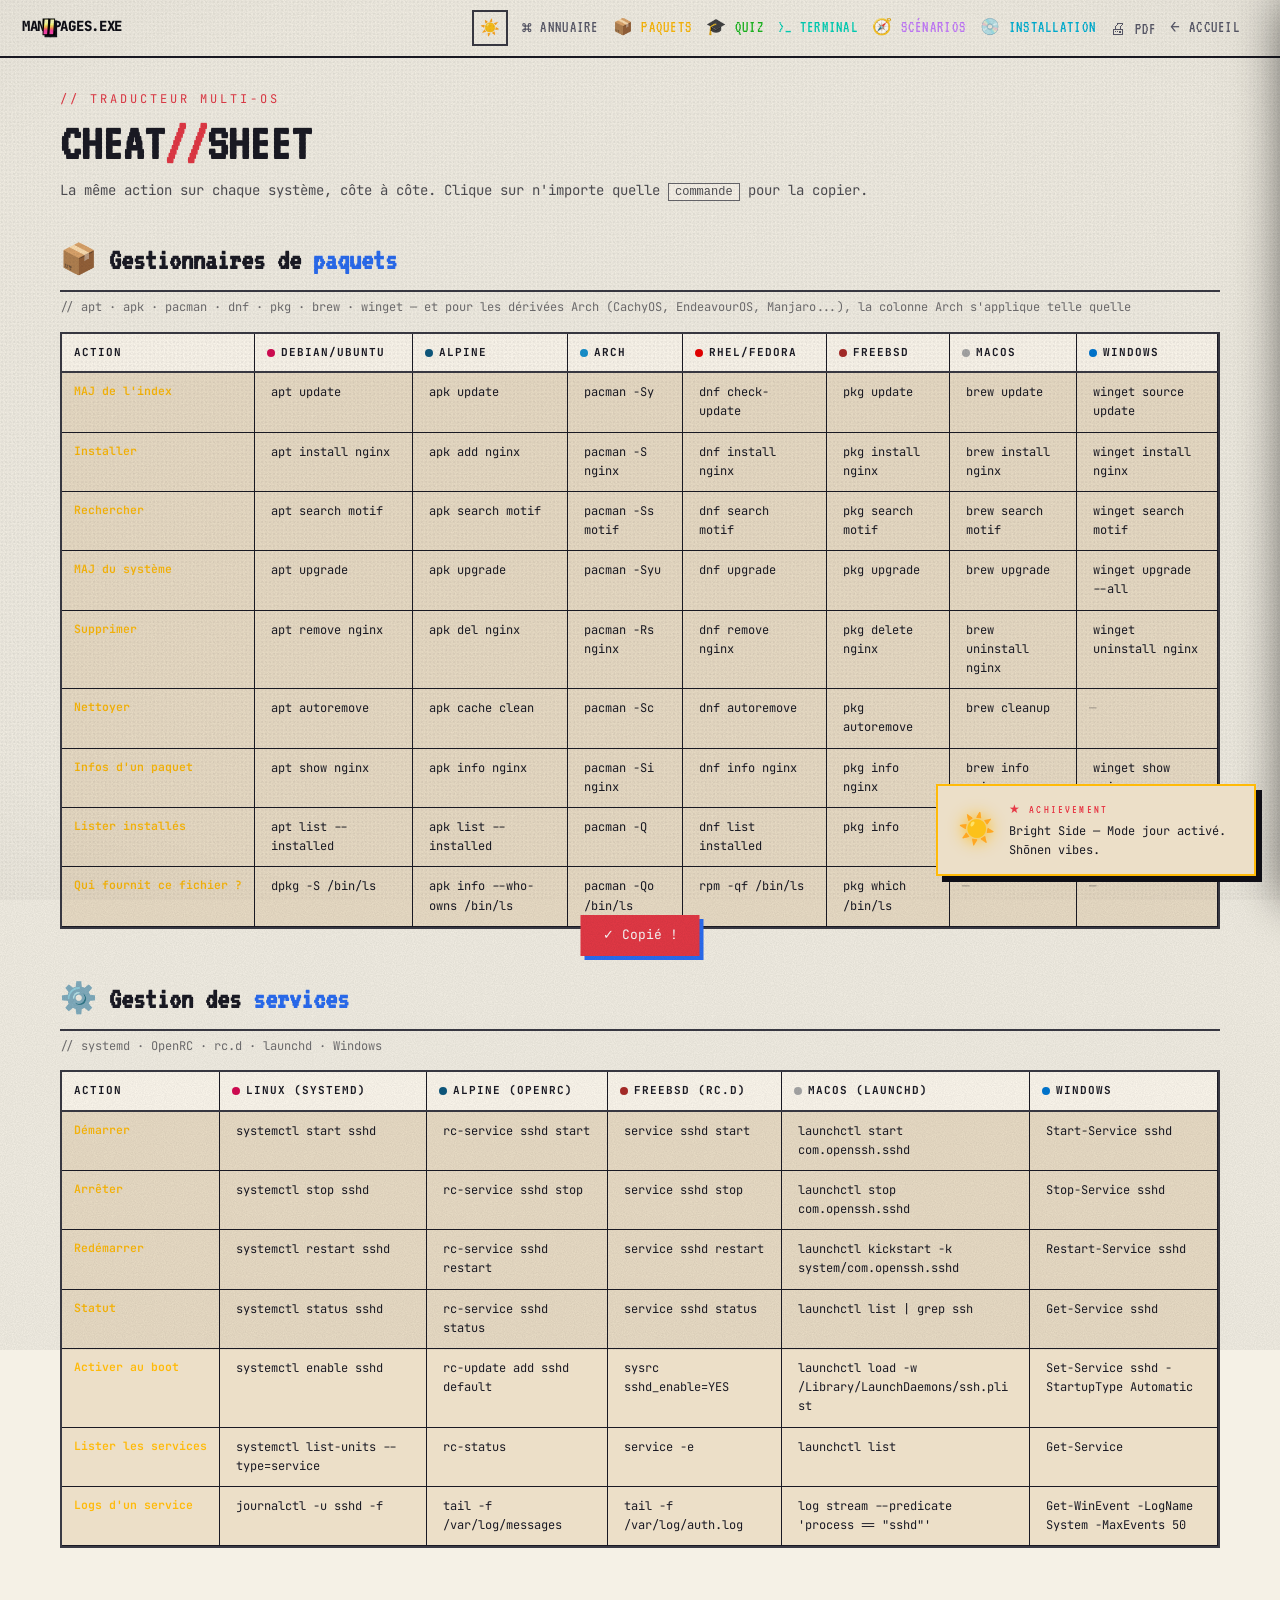
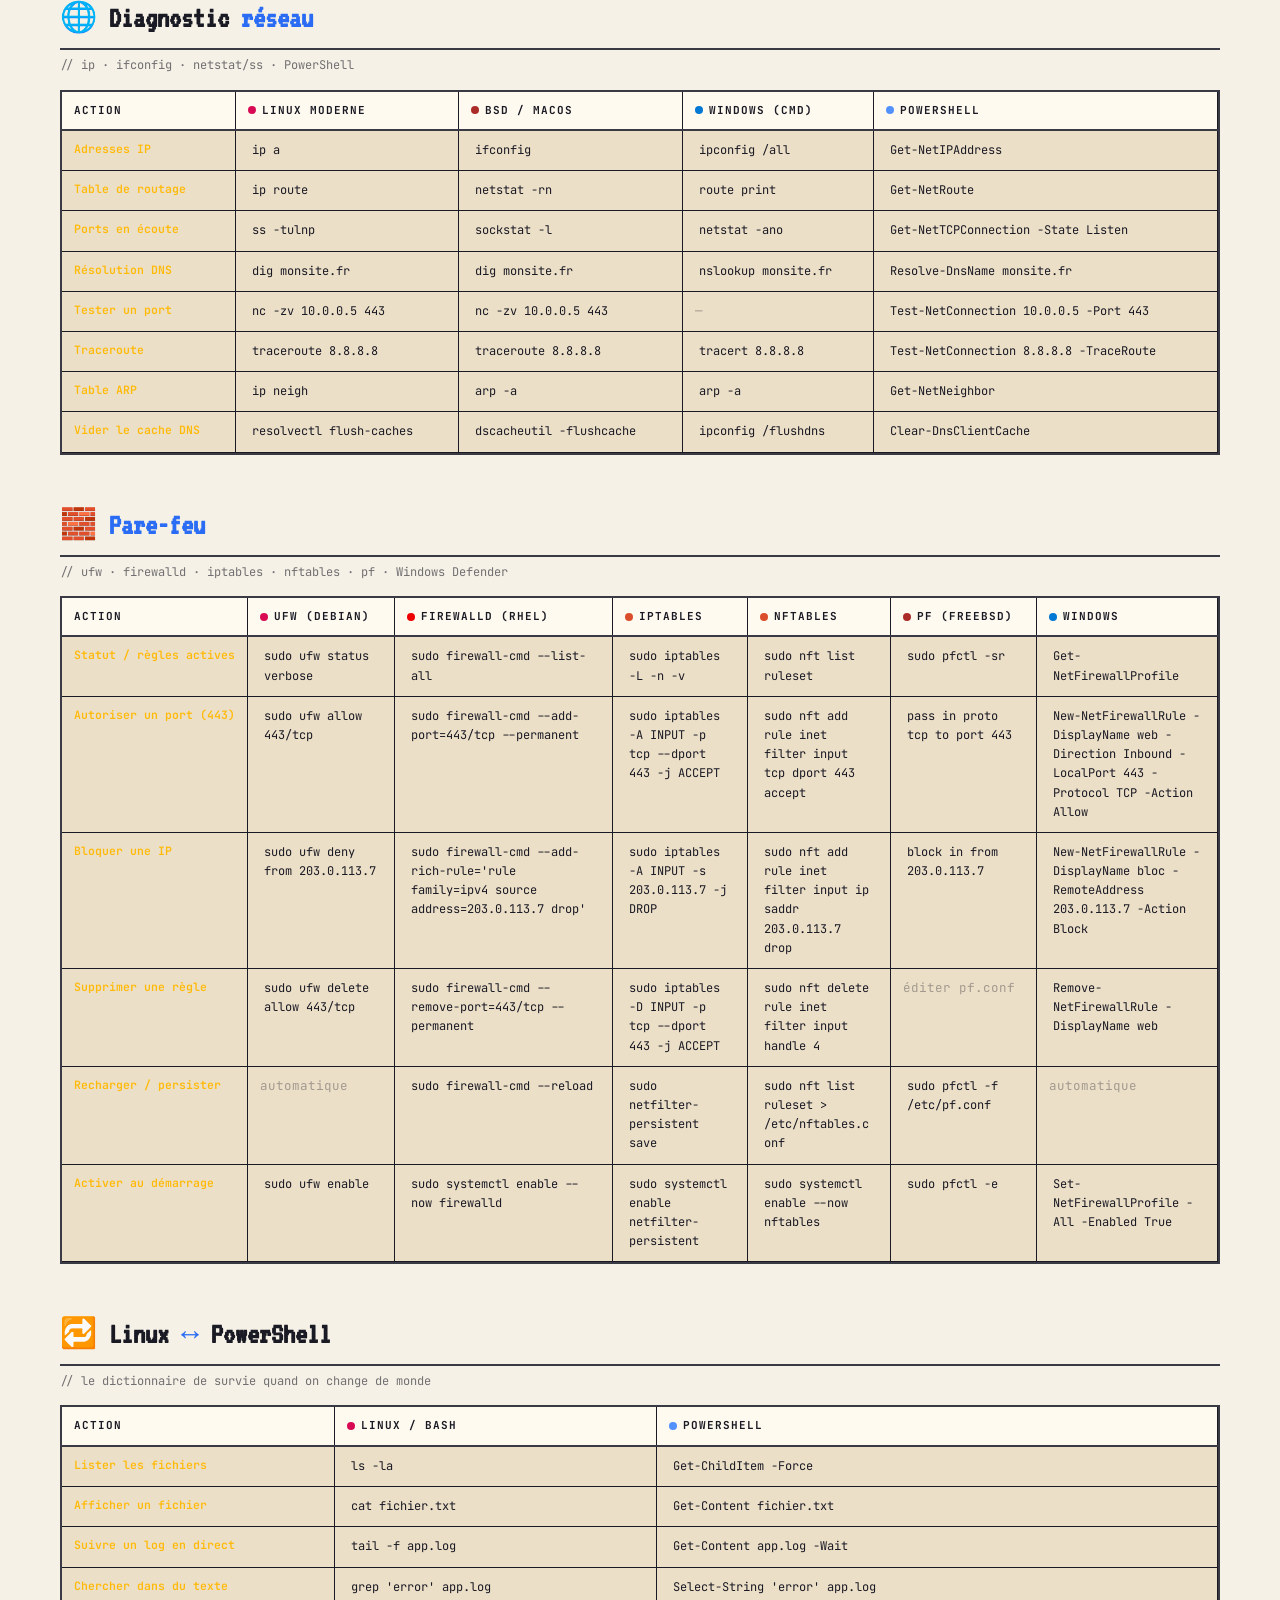
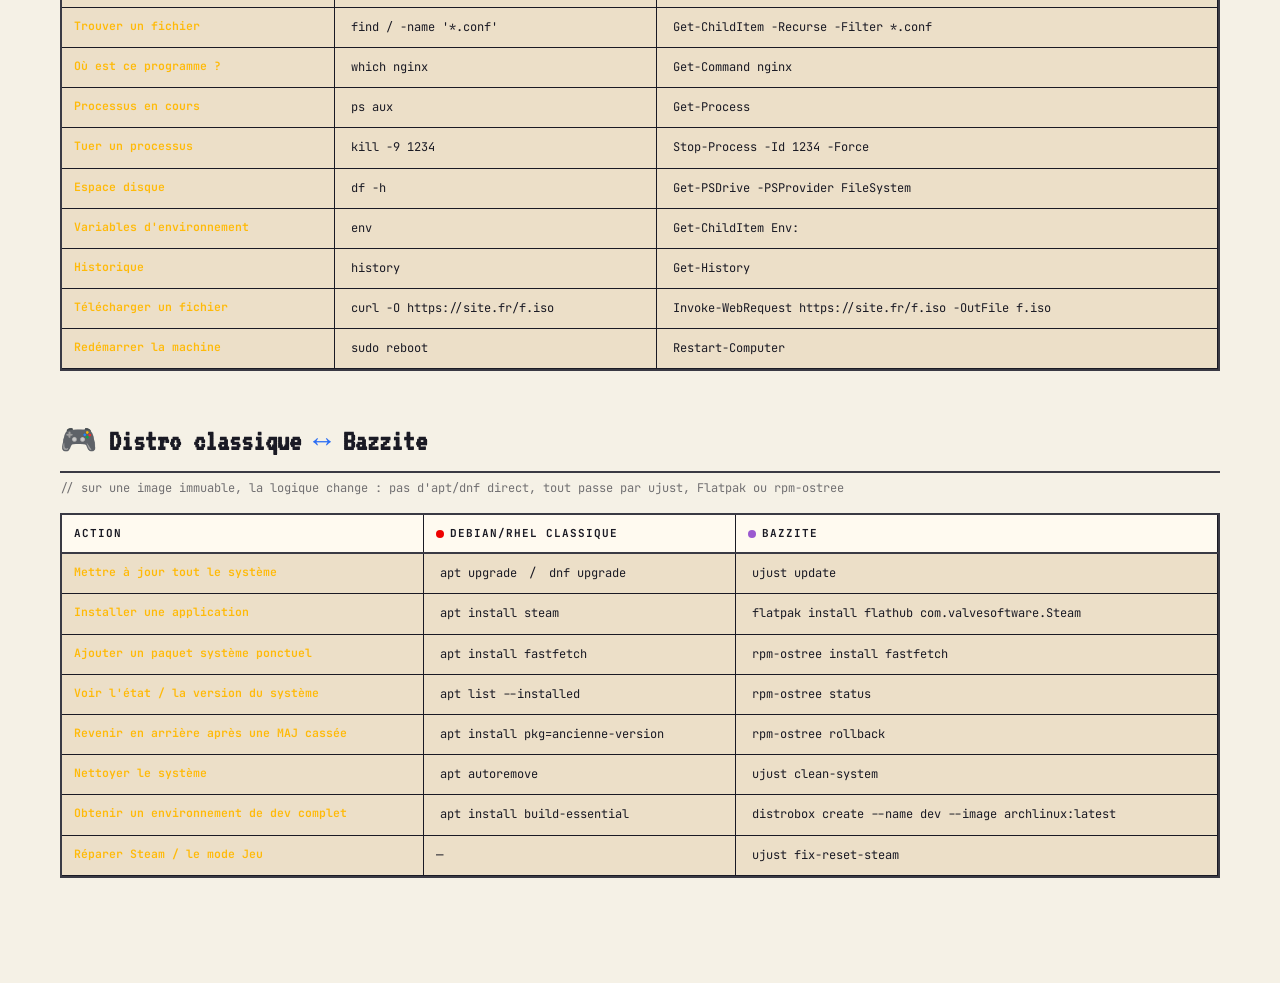
==== commit c253ab8c: "ajout" ====
--- a/cheatsheet.html
+++ b/cheatsheet.html
@@ -193,7 +193,7 @@
     <!-- ═══ PAQUETS ═══ -->
     <section class="cs-section">
       <h2 class="cs-h">📦 Gestionnaires de <span>paquets</span></h2>
-      <p class="cs-note">// apt · apk · pacman · dnf · pkg · brew · winget</p>
+      <p class="cs-note">// apt · apk · pacman · dnf · pkg · brew · winget — et pour les dérivées Arch (CachyOS, EndeavourOS, Manjaro...), la colonne Arch s'applique telle quelle</p>
       <div class="cs-scroll">
         <table class="cs">
           <thead>
@@ -568,6 +568,33 @@
       </div>
     </section>
 
+    <!-- ═══ BAZZITE ═══ -->
+    <section class="cs-section">
+      <h2 class="cs-h">🎮 Distro classique <span>↔</span> Bazzite</h2>
+      <p class="cs-note">// sur une image immuable, la logique change : pas d'apt/dnf direct, tout passe par ujust, Flatpak ou rpm-ostree</p>
+      <div class="cs-scroll">
+        <table class="cs" style="min-width:680px">
+          <thead>
+            <tr>
+              <th>Action</th>
+              <th><span class="dot" style="background:#EE0000"></span>Debian/RHEL classique</th>
+              <th><span class="dot" style="background:#9B59D0"></span>Bazzite</th>
+            </tr>
+          </thead>
+          <tbody>
+            <tr><td class="action">Mettre à jour tout le système</td><td><code>apt upgrade</code> / <code>dnf upgrade</code></td><td><code>ujust update</code></td></tr>
+            <tr><td class="action">Installer une application</td><td><code>apt install steam</code></td><td><code>flatpak install flathub com.valvesoftware.Steam</code></td></tr>
+            <tr><td class="action">Ajouter un paquet système ponctuel</td><td><code>apt install fastfetch</code></td><td><code>rpm-ostree install fastfetch</code></td></tr>
+            <tr><td class="action">Voir l'état / la version du système</td><td><code>apt list --installed</code></td><td><code>rpm-ostree status</code></td></tr>
+            <tr><td class="action">Revenir en arrière après une MAJ cassée</td><td><code>apt install pkg=ancienne-version</code></td><td><code>rpm-ostree rollback</code></td></tr>
+            <tr><td class="action">Nettoyer le système</td><td><code>apt autoremove</code></td><td><code>ujust clean-system</code></td></tr>
+            <tr><td class="action">Obtenir un environnement de dev complet</td><td><code>apt install build-essential</code></td><td><code>distrobox create --name dev --image archlinux:latest</code></td></tr>
+            <tr><td class="action">Réparer Steam / le mode Jeu</td><td>—</td><td><code>ujust fix-reset-steam</code></td></tr>
+          </tbody>
+        </table>
+      </div>
+    </section>
+
   </div>
 
   <div class="cs-toast" id="csToast">✓ Copié !</div>
